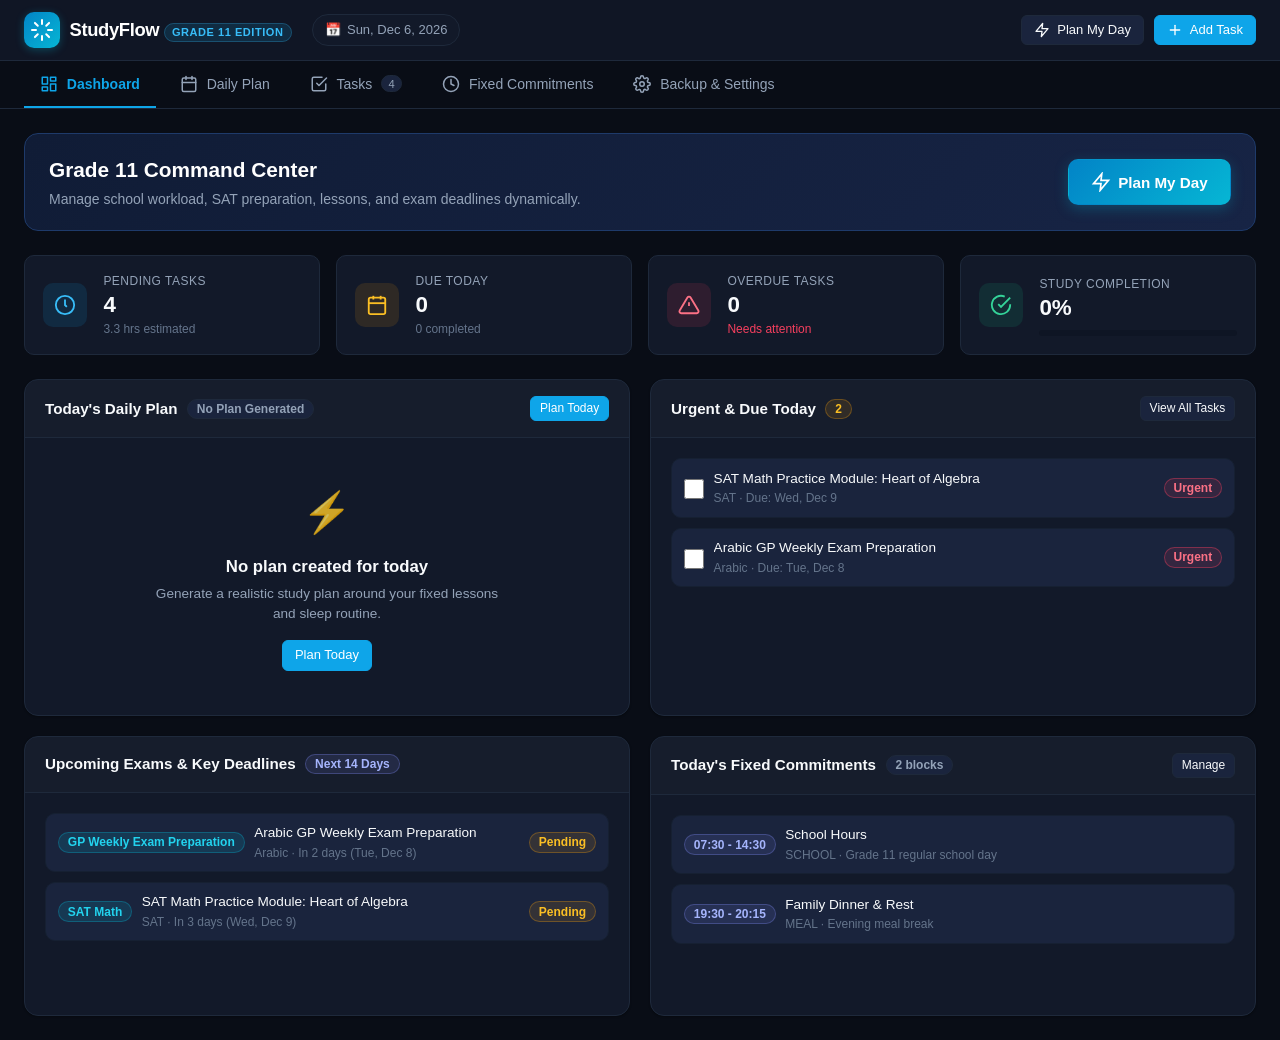
==== index.html @ 41f8ec48 "Add files via upload" ====
<!DOCTYPE html>
<html lang="en">
<head>
  <meta charset="UTF-8">
  <meta name="viewport" content="width=device-width, initial-scale=1.0">
  <meta name="description" content="StudyFlow - Lightweight dynamic study planner for Grade 11 students with unpredictable workloads.">
  <title>StudyFlow | Adaptive Study Planner for Grade 11</title>
  <link rel="stylesheet" href="style.css">
</head>
<body class="theme-dark">
  <!-- Toast Notifications Container -->
  <div id="toast-container" class="toast-container" aria-live="polite" aria-atomic="true"></div>

  <!-- Header -->
  <header class="app-header">
    <div class="header-left">
      <div class="brand">
        <div class="brand-logo" aria-hidden="true">
          <svg width="24" height="24" viewBox="0 0 24 24" fill="none" stroke="currentColor" stroke-width="2" stroke-linecap="round" stroke-linejoin="round">
            <path d="M12 2v4M12 18v4M4.93 4.93l2.83 2.83M16.24 16.24l2.83 2.83M2 12h4M18 12h4M4.93 19.07l2.83-2.83M16.24 7.76l2.83-2.83"></path>
          </svg>
        </div>
        <div class="brand-text">
          <h1 class="brand-title">StudyFlow</h1>
          <span class="brand-badge">Grade 11 Edition</span>
        </div>
      </div>
      <div class="current-date-badge" id="current-date-badge">
        <span class="date-icon" aria-hidden="true">📅</span>
        <span id="header-date-text">Loading date...</span>
      </div>
    </div>

    <!-- Quick action buttons in header -->
    <div class="header-actions">
      <button type="button" class="btn btn-secondary btn-sm" id="btn-quick-plan" title="Plan current day schedule">
        <svg width="16" height="16" viewBox="0 0 24 24" fill="none" stroke="currentColor" stroke-width="2" stroke-linecap="round" stroke-linejoin="round"><polygon points="13 2 3 14 12 14 11 22 21 10 12 10 13 2"></polygon></svg>
        <span>Plan My Day</span>
      </button>
      <button type="button" class="btn btn-primary btn-sm" id="btn-quick-add-task" title="Add a new task">
        <svg width="16" height="16" viewBox="0 0 24 24" fill="none" stroke="currentColor" stroke-width="2" stroke-linecap="round" stroke-linejoin="round"><line x1="12" y1="5" x2="12" y2="19"></line><line x1="5" y1="12" x2="19" y2="12"></line></svg>
        <span>Add Task</span>
      </button>
    </div>
  </header>

  <!-- Navigation Bar -->
  <nav class="app-nav" aria-label="Main Navigation">
    <div class="nav-container">
      <button type="button" class="nav-btn active" data-tab="dashboard">
        <svg width="18" height="18" viewBox="0 0 24 24" fill="none" stroke="currentColor" stroke-width="2" stroke-linecap="round" stroke-linejoin="round"><rect x="3" y="3" width="7" height="9"></rect><rect x="14" y="3" width="7" height="5"></rect><rect x="14" y="12" width="7" height="9"></rect><rect x="3" y="16" width="7" height="5"></rect></svg>
        <span>Dashboard</span>
      </button>
      <button type="button" class="nav-btn" data-tab="planner">
        <svg width="18" height="18" viewBox="0 0 24 24" fill="none" stroke="currentColor" stroke-width="2" stroke-linecap="round" stroke-linejoin="round"><rect x="3" y="4" width="18" height="18" rx="2" ry="2"></rect><line x1="16" y1="2" x2="16" y2="6"></line><line x1="8" y1="2" x2="8" y2="6"></line><line x1="3" y1="10" x2="21" y2="10"></line></svg>
        <span>Daily Plan</span>
        <span class="nav-counter" id="nav-plan-status" style="display:none;">Active</span>
      </button>
      <button type="button" class="nav-btn" data-tab="tasks">
        <svg width="18" height="18" viewBox="0 0 24 24" fill="none" stroke="currentColor" stroke-width="2" stroke-linecap="round" stroke-linejoin="round"><path d="M9 11l3 3L22 4"></path><path d="M21 12v7a2 2 0 0 1-2 2H5a2 2 0 0 1-2-2V5a2 2 0 0 1 2-2h11"></path></svg>
        <span>Tasks</span>
        <span class="nav-counter" id="nav-tasks-count">0</span>
      </button>
      <button type="button" class="nav-btn" data-tab="commitments">
        <svg width="18" height="18" viewBox="0 0 24 24" fill="none" stroke="currentColor" stroke-width="2" stroke-linecap="round" stroke-linejoin="round"><circle cx="12" cy="12" r="10"></circle><polyline points="12 6 12 12 16 14"></polyline></svg>
        <span>Fixed Commitments</span>
      </button>
      <button type="button" class="nav-btn" data-tab="settings">
        <svg width="18" height="18" viewBox="0 0 24 24" fill="none" stroke="currentColor" stroke-width="2" stroke-linecap="round" stroke-linejoin="round"><circle cx="12" cy="12" r="3"></circle><path d="M19.4 15a1.65 1.65 0 0 0 .33 1.82l.06.06a2 2 0 0 1 0 2.83 2 2 0 0 1-2.83 0l-.06-.06a1.65 1.65 0 0 0-1.82-.33 1.65 1.65 0 0 0-1 1.51V21a2 2 0 0 1-2 2 2 2 0 0 1-2-2v-.09A1.65 1.65 0 0 0 9 19.4a1.65 1.65 0 0 0-1.82.33l-.06.06a2 2 0 0 1-2.83 0 2 2 0 0 1 0-2.83l.06-.06a1.65 1.65 0 0 0 .33-1.82 1.65 1.65 0 0 0-1.51-1H3a2 2 0 0 1-2-2 2 2 0 0 1 2-2h.09A1.65 1.65 0 0 0 4.6 9a1.65 1.65 0 0 0-.33-1.82l-.06-.06a2 2 0 0 1 0-2.83 2 2 0 0 1 2.83 0l.06.06a1.65 1.65 0 0 0 1.82.33H9a1.65 1.65 0 0 0 1-1.51V3a2 2 0 0 1 2-2 2 2 0 0 1 2 2v.09a1.65 1.65 0 0 0 1 1.51 1.65 1.65 0 0 0 1.82-.33l.06-.06a2 2 0 0 1 2.83 0 2 2 0 0 1 0 2.83l-.06.06a1.65 1.65 0 0 0-.33 1.82V9a1.65 1.65 0 0 0 1.51 1H21a2 2 0 0 1 2 2 2 2 0 0 1-2 2h-.09a1.65 1.65 0 0 0-1.51 1z"></path></svg>
        <span>Backup &amp; Settings</span>
      </button>
    </div>
  </nav>

  <!-- Main Container -->
  <main class="app-main">

    <!-- TAB 1: DASHBOARD -->
    <section id="view-dashboard" class="view-panel active">
      <!-- Top banner / summary -->
      <div class="dashboard-banner">
        <div class="banner-content">
          <h2 class="welcome-heading">Grade 11 Command Center</h2>
          <p class="welcome-subtext">Manage school workload, SAT preparation, lessons, and exam deadlines dynamically.</p>
        </div>
        <div class="banner-cta">
          <button type="button" class="btn btn-accent btn-lg" id="btn-banner-plan">
            <svg width="20" height="20" viewBox="0 0 24 24" fill="none" stroke="currentColor" stroke-width="2"><polygon points="13 2 3 14 12 14 11 22 21 10 12 10 13 2"></polygon></svg>
            Plan My Day
          </button>
        </div>
      </div>

      <!-- Quick Metrics Cards -->
      <div class="metrics-grid">
        <div class="metric-card">
          <div class="metric-icon metric-icon-pending">
            <svg width="22" height="22" viewBox="0 0 24 24" fill="none" stroke="currentColor" stroke-width="2"><circle cx="12" cy="12" r="10"></circle><polyline points="12 6 12 12 14 14"></polyline></svg>
          </div>
          <div class="metric-info">
            <span class="metric-label">Pending Tasks</span>
            <span class="metric-value" id="stat-pending-tasks">0</span>
            <span class="metric-sub" id="stat-pending-duration">0 hrs estimated</span>
          </div>
        </div>

        <div class="metric-card">
          <div class="metric-icon metric-icon-due">
            <svg width="22" height="22" viewBox="0 0 24 24" fill="none" stroke="currentColor" stroke-width="2"><rect x="3" y="4" width="18" height="18" rx="2" ry="2"></rect><line x1="16" y1="2" x2="16" y2="6"></line><line x1="8" y1="2" x2="8" y2="6"></line><line x1="3" y1="10" x2="21" y2="10"></line></svg>
          </div>
          <div class="metric-info">
            <span class="metric-label">Due Today</span>
            <span class="metric-value" id="stat-due-today">0</span>
            <span class="metric-sub" id="stat-due-today-sub">0 completed</span>
          </div>
        </div>

        <div class="metric-card" id="metric-card-overdue">
          <div class="metric-icon metric-icon-overdue">
            <svg width="22" height="22" viewBox="0 0 24 24" fill="none" stroke="currentColor" stroke-width="2"><path d="M10.29 3.86L1.82 18a2 2 0 0 0 1.71 3h16.94a2 2 0 0 0 1.71-3L13.71 3.86a2 2 0 0 0-3.42 0z"></path><line x1="12" y1="9" x2="12" y2="13"></line><line x1="12" y1="17" x2="12.01" y2="17"></line></svg>
          </div>
          <div class="metric-info">
            <span class="metric-label">Overdue Tasks</span>
            <span class="metric-value" id="stat-overdue-tasks">0</span>
            <span class="metric-sub text-danger" id="stat-overdue-sub">Needs attention</span>
          </div>
        </div>

        <div class="metric-card">
          <div class="metric-icon metric-icon-progress">
            <svg width="22" height="22" viewBox="0 0 24 24" fill="none" stroke="currentColor" stroke-width="2"><path d="M22 11.08V12a10 10 0 1 1-5.93-9.14"></path><polyline points="22 4 12 14.01 9 11.01"></polyline></svg>
          </div>
          <div class="metric-info">
            <span class="metric-label">Study Completion</span>
            <span class="metric-value" id="stat-completion-pct">0%</span>
            <div class="metric-progress-bar">
              <div class="metric-progress-fill" id="stat-progress-fill" style="width: 0%"></div>
            </div>
          </div>
        </div>
      </div>

      <!-- Dashboard Grid: 2 Columns on desktop -->
      <div class="dashboard-grid">
        <!-- Left: Today's Active Plan & Schedule -->
        <div class="card dashboard-card">
          <div class="card-header">
            <div class="card-title-group">
              <h3 class="card-title">Today's Daily Plan</h3>
              <span class="badge" id="dash-plan-status-badge">No Plan Generated</span>
            </div>
            <div class="card-actions">
              <button type="button" class="btn btn-secondary btn-xs" id="dash-reschedule-btn" style="display:none;">
                <svg width="14" height="14" viewBox="0 0 24 24" fill="none" stroke="currentColor" stroke-width="2"><path d="M21.5 2v6h-6M21.34 15.57a10 10 0 1 1-.57-8.38l5.67-5.67"></path></svg>
                Reschedule Remaining
              </button>
              <button type="button" class="btn btn-primary btn-xs" id="dash-create-plan-btn">Plan Today</button>
            </div>
          </div>
          <div class="card-body">
            <div id="dash-plan-timeline" class="mini-timeline">
              <!-- Dynamically populated or empty state -->
            </div>
          </div>
        </div>

        <!-- Right: Tasks Due Today & Overdue -->
        <div class="card dashboard-card">
          <div class="card-header">
            <div class="card-title-group">
              <h3 class="card-title">Urgent &amp; Due Today</h3>
              <span class="badge badge-warning" id="dash-urgent-count-badge">0</span>
            </div>
            <button type="button" class="btn btn-secondary btn-xs" id="dash-view-all-tasks-btn">View All Tasks</button>
          </div>
          <div class="card-body">
            <div id="dash-due-tasks-list" class="task-compact-list">
              <!-- Dynamically populated -->
            </div>
          </div>
        </div>

        <!-- Left Bottom: Upcoming Exams & Deadlines -->
        <div class="card dashboard-card">
          <div class="card-header">
            <div class="card-title-group">
              <h3 class="card-title">Upcoming Exams &amp; Key Deadlines</h3>
              <span class="badge badge-info">Next 14 Days</span>
            </div>
          </div>
          <div class="card-body">
            <div id="dash-exams-list" class="exam-list">
              <!-- Dynamically populated -->
            </div>
          </div>
        </div>

        <!-- Right Bottom: Today's Fixed Commitments -->
        <div class="card dashboard-card">
          <div class="card-header">
            <div class="card-title-group">
              <h3 class="card-title">Today's Fixed Commitments</h3>
              <span class="badge" id="dash-commitments-count-badge">0 blocks</span>
            </div>
            <button type="button" class="btn btn-secondary btn-xs" id="dash-manage-commitments-btn">Manage</button>
          </div>
          <div class="card-body">
            <div id="dash-commitments-list" class="commitment-mini-list">
              <!-- Dynamically populated -->
            </div>
          </div>
        </div>
      </div>
    </section>

    <!-- TAB 2: DAILY PLANNER -->
    <section id="view-planner" class="view-panel">
      <div class="view-header">
        <div class="view-title-group">
          <h2 class="view-title">Dynamic Daily Schedule</h2>
          <p class="view-subtitle">Realistic time-blocked plan tailored around your fixed lessons, breaks, and buffer time.</p>
        </div>

        <!-- Planner Date Controls -->
        <div class="planner-controls">
          <div class="date-picker-group">
            <button type="button" class="btn btn-secondary btn-icon" id="plan-prev-day" title="Previous Day">
              <svg width="16" height="16" viewBox="0 0 24 24" fill="none" stroke="currentColor" stroke-width="2"><polyline points="15 18 9 12 15 6"></polyline></svg>
            </button>
            <input type="date" id="plan-date-input" class="form-control date-input" aria-label="Planning Date">
            <button type="button" class="btn btn-secondary btn-icon" id="plan-next-day" title="Next Day">
              <svg width="16" height="16" viewBox="0 0 24 24" fill="none" stroke="currentColor" stroke-width="2"><polyline points="9 18 15 12 9 6"></polyline></svg>
            </button>
            <button type="button" class="btn btn-secondary btn-sm" id="plan-today-btn">Today</button>
          </div>

          <div class="planner-actions">
            <button type="button" class="btn btn-primary btn-sm" id="btn-generate-plan">
              <svg width="16" height="16" viewBox="0 0 24 24" fill="none" stroke="currentColor" stroke-width="2"><polygon points="13 2 3 14 12 14 11 22 21 10 12 10 13 2"></polygon></svg>
              <span>Generate / Regenerate Plan</span>
            </button>
            <button type="button" class="btn btn-warning btn-sm" id="btn-reschedule-remaining" title="Re-plan remaining tasks starting from current time without touching completed blocks">
              <svg width="16" height="16" viewBox="0 0 24 24" fill="none" stroke="currentColor" stroke-width="2"><path d="M21.5 2v6h-6M21.34 15.57a10 10 0 1 1-.57-8.38l5.67-5.67"></path></svg>
              <span>Reschedule Remaining</span>
            </button>
            <button type="button" class="btn btn-danger-outline btn-sm" id="btn-clear-plan" title="Clear current day plan">
              <svg width="16" height="16" viewBox="0 0 24 24" fill="none" stroke="currentColor" stroke-width="2"><polyline points="3 6 5 6 21 6"></polyline><path d="M19 6v14a2 2 0 0 1-2 2H7a2 2 0 0 1-2-2V6m3 0V4a2 2 0 0 1 2-2h4a2 2 0 0 1 2 2v2"></path></svg>
              <span>Clear Plan</span>
            </button>
          </div>
        </div>
      </div>

      <!-- Plan Summary Cards -->
      <div class="planner-stats-bar" id="planner-stats-bar">
        <div class="stat-pill">
          <span class="pill-label">Total Time:</span>
          <span class="pill-value" id="plan-stat-total-time">0h 0m</span>
        </div>
        <div class="stat-pill">
          <span class="pill-label">Study Sessions:</span>
          <span class="pill-value text-primary" id="plan-stat-study-time">0h 0m</span>
        </div>
        <div class="stat-pill">
          <span class="pill-label">Fixed Commitments:</span>
          <span class="pill-value text-secondary" id="plan-stat-fixed-time">0h 0m</span>
        </div>
        <div class="stat-pill">
          <span class="pill-label">Breaks &amp; Buffer:</span>
          <span class="pill-value text-accent" id="plan-stat-breaks-time">0h 0m</span>
        </div>
        <div class="stat-pill">
          <span class="pill-label">Status:</span>
          <span class="pill-value" id="plan-stat-status">Saved</span>
        </div>
      </div>

      <!-- Unscheduled Tasks Warning Callout (if any task couldn't fit) -->
      <div id="unscheduled-warning-box" class="callout callout-warning" style="display: none;">
        <div class="callout-header">
          <svg width="20" height="20" viewBox="0 0 24 24" fill="none" stroke="currentColor" stroke-width="2"><polygon points="7.86 2 16.14 2 22 7.86 22 16.14 16.14 22 7.86 22 2 16.14 2 7.86 7.86 2"></polygon><line x1="12" y1="8" x2="12" y2="12"></line><line x1="12" y1="16" x2="12.01" y2="16"></line></svg>
          <strong id="unscheduled-title">Insufficient Available Time Notice</strong>
        </div>
        <div class="callout-body">
          <p id="unscheduled-desc">The following tasks could not be scheduled today because available study time is exhausted before sleep hours:</p>
          <ul id="unscheduled-tasks-list" class="unscheduled-list"></ul>
          <p class="callout-tip">💡 <strong>Tip:</strong> StudyFlow never removes breaks or intrudes into sleep hours to overload you. We recommend prioritizing urgent items or shifting non-urgent tasks to tomorrow.</p>
        </div>
      </div>

      <!-- Schedule Timeline Container -->
      <div class="timeline-wrapper">
        <div class="timeline-header-meta">
          <span class="timeline-title">Schedule Blocks for <span id="timeline-date-display">Today</span></span>
          <span class="timeline-legend">
            <span class="legend-item"><span class="legend-color legend-study"></span> Study</span>
            <span class="legend-item"><span class="legend-color legend-fixed"></span> Fixed Commitment</span>
            <span class="legend-item"><span class="legend-color legend-break"></span> Break</span>
            <span class="legend-item"><span class="legend-color legend-buffer"></span> Buffer</span>
          </span>
        </div>

        <div id="planner-timeline-list" class="timeline-container">
          <!-- Dynamic Blocks -->
        </div>
      </div>
    </section>

    <!-- TAB 3: TASKS MANAGEMENT -->
    <section id="view-tasks" class="view-panel">
      <div class="view-header">
        <div class="view-title-group">
          <h2 class="view-title">Task Management</h2>
          <p class="view-subtitle">Add homework, SAT prep, quarter exams, and revision without disrupting existing plans.</p>
        </div>
        <button type="button" class="btn btn-primary" id="btn-add-task-main">
          <svg width="18" height="18" viewBox="0 0 24 24" fill="none" stroke="currentColor" stroke-width="2"><line x1="12" y1="5" x2="12" y2="19"></line><line x1="5" y1="12" x2="19" y2="12"></line></svg>
          <span>Add New Task</span>
        </button>
      </div>

      <!-- Task Filters & Search Toolbar -->
      <div class="filter-toolbar card">
        <div class="filter-row">
          <div class="search-box">
            <svg class="search-icon" width="16" height="16" viewBox="0 0 24 24" fill="none" stroke="currentColor" stroke-width="2"><circle cx="11" cy="11" r="8"></circle><line x1="21" y1="21" x2="16.65" y2="16.65"></line></svg>
            <input type="text" id="task-search-input" class="form-control" placeholder="Search tasks by title, subject, notes...">
          </div>

          <div class="filter-select-group">
            <div class="select-wrapper">
              <label for="filter-status" class="sr-only">Filter by Status</label>
              <select id="filter-status" class="form-control">
                <option value="all">Status: All</option>
                <option value="pending" selected>Status: Active (Pending &amp; In Progress)</option>
                <option value="completed">Status: Completed</option>
                <option value="due-today">Status: Due Today</option>
                <option value="overdue">Status: Overdue</option>
              </select>
            </div>

            <div class="select-wrapper">
              <label for="filter-subject" class="sr-only">Filter by Subject</label>
              <select id="filter-subject" class="form-control">
                <option value="all">Subject: All</option>
                <option value="Math">Math</option>
                <option value="English">English</option>
                <option value="Arabic">Arabic</option>
                <option value="History">History</option>
                <option value="Physics">Physics</option>
                <option value="Chemistry">Chemistry</option>
                <option value="Biology">Biology</option>
                <option value="SAT">SAT</option>
                <option value="Other">Other</option>
              </select>
            </div>

            <div class="select-wrapper">
              <label for="filter-type" class="sr-only">Filter by Type</label>
              <select id="filter-type" class="form-control">
                <option value="all">Type: All</option>
                <option value="Homework">Homework</option>
                <option value="SAT Math">SAT Math</option>
                <option value="SAT English">SAT English</option>
                <option value="Quarter Exam Preparation">Quarter Exam Prep</option>
                <option value="GP Weekly Exam Preparation">GP Weekly Exam Prep</option>
                <option value="Revision">Revision</option>
                <option value="Other">Other</option>
              </select>
            </div>

            <div class="select-wrapper">
              <label for="filter-priority" class="sr-only">Filter by Priority</label>
              <select id="filter-priority" class="form-control">
                <option value="all">Priority: All</option>
                <option value="Urgent">Urgent</option>
                <option value="High">High</option>
                <option value="Medium">Medium</option>
                <option value="Low">Low</option>
              </select>
            </div>

            <div class="select-wrapper">
              <label for="filter-sort" class="sr-only">Sort by</label>
              <select id="filter-sort" class="form-control">
                <option value="dueDate-asc">Sort: Due Date (Earliest first)</option>
                <option value="priority-desc">Sort: Priority (Highest first)</option>
                <option value="duration-desc">Sort: Duration (Longest first)</option>
                <option value="duration-asc">Sort: Duration (Shortest first)</option>
                <option value="createdAt-desc">Sort: Recently Added</option>
              </select>
            </div>
          </div>
        </div>

        <div class="filter-stats-strip">
          <span id="filtered-task-counter">Showing 0 of 0 tasks</span>
          <button type="button" class="btn btn-ghost btn-xs" id="btn-reset-filters">Reset Filters</button>
        </div>
      </div>

      <!-- Task Cards Grid -->
      <div id="tasks-list-container" class="task-grid">
        <!-- Dynamically rendered tasks -->
      </div>
    </section>

    <!-- TAB 4: FIXED COMMITMENTS & SCHEDULE -->
    <section id="view-commitments" class="view-panel">
      <div class="view-header">
        <div class="view-title-group">
          <h2 class="view-title">Fixed Commitments &amp; Availability</h2>
          <p class="view-subtitle">Configure school hours, Arabic/History/Math lessons, SAT classes, meals, and sleep routines.</p>
        </div>
        <button type="button" class="btn btn-primary" id="btn-add-commitment-main">
          <svg width="18" height="18" viewBox="0 0 24 24" fill="none" stroke="currentColor" stroke-width="2"><line x1="12" y1="5" x2="12" y2="19"></line><line x1="5" y1="12" x2="19" y2="12"></line></svg>
          <span>Add Commitment</span>
        </button>
      </div>

      <!-- Day preview tab selector -->
      <div class="day-tabs-wrapper">
        <span class="day-tabs-label">Filter Day:</span>
        <div class="day-tabs" id="commitment-day-tabs">
          <button type="button" class="day-tab-btn active" data-day="all">All</button>
          <button type="button" class="day-tab-btn" data-day="0">Sun</button>
          <button type="button" class="day-tab-btn" data-day="1">Mon</button>
          <button type="button" class="day-tab-btn" data-day="2">Tue</button>
          <button type="button" class="day-tab-btn" data-day="3">Wed</button>
          <button type="button" class="day-tab-btn" data-day="4">Thu</button>
          <button type="button" class="day-tab-btn" data-day="5">Fri</button>
          <button type="button" class="day-tab-btn" data-day="6">Sat</button>
        </div>
      </div>

      <div class="commitments-grid">
        <!-- Commitments List -->
        <div class="card commitments-card">
          <div class="card-header">
            <h3 class="card-title">Configured Blocks</h3>
            <span class="badge" id="commitments-count-badge">0 configured</span>
          </div>
          <div class="card-body">
            <div id="commitments-list-container" class="commitments-list">
              <!-- Dynamically populated -->
            </div>
          </div>
        </div>

        <!-- Weekly routine guidance card -->
        <div class="card commitments-card">
          <div class="card-header">
            <h3 class="card-title">Grade 11 Routine Advice</h3>
          </div>
          <div class="card-body">
            <div class="guidance-content">
              <div class="guidance-item">
                <span class="guidance-icon">🏫</span>
                <div>
                  <strong>School Hours</strong>
                  <p>Input your exact school schedule. StudyFlow automatically blocks these hours from study planning.</p>
                </div>
              </div>
              <div class="guidance-item">
                <span class="guidance-icon">📚</span>
                <div>
                  <strong>Subject Lessons</strong>
                  <p>Add Arabic, History, English, Math, and SAT private or group lessons. You can mark them recurring on specific weekdays.</p>
                </div>
              </div>
              <div class="guidance-item">
                <span class="guidance-icon">🌙</span>
                <div>
                  <strong>Sleep &amp; Wake Times</strong>
                  <p>Protecting sleep is non-negotiable. StudyFlow will never schedule study sessions during sleep hours.</p>
                </div>
              </div>
              <div class="guidance-item">
                <span class="guidance-icon">🛡️</span>
                <div>
                  <strong>Emergency Homework Buffer</strong>
                  <p>Teachers often assign surprise homework. A 30–45 min buffer keeps your evening realistic.</p>
                </div>
              </div>
            </div>
          </div>
        </div>
      </div>
    </section>

    <!-- TAB 5: BACKUP & SETTINGS -->
    <section id="view-settings" class="view-panel">
      <div class="view-header">
        <div class="view-title-group">
          <h2 class="view-title">Data Storage, Backup &amp; Settings</h2>
          <p class="view-subtitle">Manage browser data safety, export/import JSON backups, and customize scheduling buffers.</p>
        </div>
      </div>

      <div class="settings-grid">
        <!-- Card 1: Data Persistence Status & Safety -->
        <div class="card settings-card">
          <div class="card-header">
            <h3 class="card-title">Browser Data Persistence</h3>
            <span class="badge badge-success" id="storage-status-badge">Active &amp; Saved</span>
          </div>
          <div class="card-body">
            <div class="storage-info-box">
              <div class="storage-row">
                <span class="storage-label">Storage Engine:</span>
                <span class="storage-value font-mono">browser localStorage (v1)</span>
              </div>
              <div class="storage-row">
                <span class="storage-label">Total Stored Tasks:</span>
                <span class="storage-value" id="storage-tasks-count">0</span>
              </div>
              <div class="storage-row">
                <span class="storage-label">Fixed Commitments:</span>
                <span class="storage-value" id="storage-commitments-count">0</span>
              </div>
              <div class="storage-row">
                <span class="storage-label">Saved Daily Plans:</span>
                <span class="storage-value" id="storage-plans-count">0</span>
              </div>
              <div class="storage-row">
                <span class="storage-label">Last Saved:</span>
                <span class="storage-value font-mono" id="storage-last-saved">Never</span>
              </div>
            </div>

            <div class="callout callout-info">
              <svg width="18" height="18" viewBox="0 0 24 24" fill="none" stroke="currentColor" stroke-width="2"><circle cx="12" cy="12" r="10"></circle><line x1="12" y1="16" x2="12" y2="12"></line><line x1="12" y1="8" x2="12.01" y2="8"></line></svg>
              <div>
                <strong>Important Storage Note:</strong>
                <p>Data is stored locally in this browser. Clearing browser history/cache or using private incognito windows may erase saved data. We strongly advise exporting a JSON backup regularly.</p>
              </div>
            </div>

            <div class="backup-actions">
              <button type="button" class="btn btn-primary" id="btn-export-backup">
                <svg width="18" height="18" viewBox="0 0 24 24" fill="none" stroke="currentColor" stroke-width="2"><path d="M21 15v4a2 2 0 0 1-2 2H5a2 2 0 0 1-2-2v-4"></path><polyline points="7 10 12 15 17 10"></polyline><line x1="12" y1="15" x2="12" y2="3"></line></svg>
                <span>Export Backup (JSON)</span>
              </button>

              <label class="btn btn-secondary file-input-label" for="file-import-backup">
                <svg width="18" height="18" viewBox="0 0 24 24" fill="none" stroke="currentColor" stroke-width="2"><path d="M21 15v4a2 2 0 0 1-2 2H5a2 2 0 0 1-2-2v-4"></path><polyline points="17 8 12 3 7 8"></polyline><line x1="12" y1="3" x2="12" y2="15"></line></svg>
                <span>Import Backup (JSON)</span>
                <input type="file" id="file-import-backup" accept=".json" class="sr-only">
              </label>
            </div>
          </div>
        </div>

        <!-- Card 2: Scheduling Preferences -->
        <div class="card settings-card">
          <div class="card-header">
            <h3 class="card-title">Scheduling Engine Preferences</h3>
          </div>
          <div class="card-body">
            <form id="settings-preferences-form" class="settings-form">
              <div class="form-row form-row-2">
                <div class="form-group">
                  <label for="pref-sleep-start">Sleep Bedtime</label>
                  <input type="time" id="pref-sleep-start" class="form-control" value="23:00" required>
                  <small class="form-help">Study sessions will not be scheduled past this time.</small>
                </div>
                <div class="form-group">
                  <label for="pref-sleep-end">Wake-up Time</label>
                  <input type="time" id="pref-sleep-end" class="form-control" value="06:30" required>
                  <small class="form-help">Earliest study start time for any day.</small>
                </div>
              </div>

              <div class="form-row form-row-2">
                <div class="form-group">
                  <label for="pref-buffer-mins">Unexpected Homework Buffer (minutes)</label>
                  <input type="number" id="pref-buffer-mins" class="form-control" min="0" max="120" step="5" value="30" required>
                  <small class="form-help">Reserved time for surprise assignments or task overruns.</small>
                </div>
                <div class="form-group">
                  <label for="pref-break-mins">Short Break Duration (minutes)</label>
                  <input type="number" id="pref-break-mins" class="form-control" min="5" max="30" step="5" value="10" required>
                  <small class="form-help">Automatically inserted between study blocks.</small>
                </div>
              </div>

              <div class="form-group">
                <label for="pref-max-block">Max Single Study Session (minutes)</label>
                <input type="number" id="pref-max-block" class="form-control" min="20" max="120" step="5" value="50" required>
                <small class="form-help">Recommended Pomodoro-style maximum before taking a rest break.</small>
              </div>

              <div class="form-actions">
                <button type="submit" class="btn btn-primary btn-sm">Save Preferences</button>
              </div>
            </form>
          </div>
        </div>

        <!-- Card 3: Danger Zone (Reset Data) -->
        <div class="card settings-card danger-card">
          <div class="card-header">
            <h3 class="card-title text-danger">Reset &amp; Troubleshooting</h3>
          </div>
          <div class="card-body">
            <p class="text-muted">Need to start fresh or reload default sample commitments? Be sure to export a backup first.</p>
            <div class="danger-actions">
              <button type="button" class="btn btn-secondary btn-sm" id="btn-load-sample-data">
                Load Grade 11 Starter Template
              </button>
              <button type="button" class="btn btn-danger-outline btn-sm" id="btn-reset-all-data">
                Reset All Application Data
              </button>
            </div>
          </div>
        </div>
      </div>
    </section>

  </main>

  <!-- ==================== MODALS ==================== -->

  <!-- MODAL: ADD / EDIT TASK -->
  <div id="modal-task" class="modal-backdrop" aria-hidden="true" role="dialog" aria-labelledby="modal-task-title">
    <div class="modal-dialog">
      <div class="modal-content">
        <div class="modal-header">
          <h3 id="modal-task-title" class="modal-title">Add New Task</h3>
          <button type="button" class="modal-close" data-close-modal title="Close modal">&times;</button>
        </div>
        <form id="form-task">
          <input type="hidden" id="task-id">
          <div class="modal-body">
            <div class="form-group">
              <label for="task-title">Task Title <span class="text-danger">*</span></label>
              <input type="text" id="task-title" class="form-control" placeholder="e.g. Chapter 4 Calculus Problems 1-25" required>
            </div>

            <div class="form-row form-row-2">
              <div class="form-group">
                <label for="task-subject">Subject <span class="text-danger">*</span></label>
                <select id="task-subject" class="form-control" required>
                  <option value="Math">Math</option>
                  <option value="English">English</option>
                  <option value="Arabic">Arabic</option>
                  <option value="History">History</option>
                  <option value="Physics">Physics</option>
                  <option value="Chemistry">Chemistry</option>
                  <option value="Biology">Biology</option>
                  <option value="SAT">SAT</option>
                  <option value="Other">Other</option>
                </select>
              </div>

              <div class="form-group">
                <label for="task-type">Task Type <span class="text-danger">*</span></label>
                <select id="task-type" class="form-control" required>
                  <option value="Homework">Homework</option>
                  <option value="SAT Math">SAT Math</option>
                  <option value="SAT English">SAT English</option>
                  <option value="Quarter Exam Preparation">Quarter Exam Preparation</option>
                  <option value="GP Weekly Exam Preparation">GP Weekly Exam Preparation</option>
                  <option value="Revision">Revision</option>
                  <option value="Other">Other</option>
                </select>
              </div>
            </div>

            <div class="form-row form-row-2">
              <div class="form-group">
                <label for="task-duration">Estimated Duration (mins) <span class="text-danger">*</span></label>
                <input type="number" id="task-duration" class="form-control" min="5" max="360" step="5" value="45" required>
                <small class="form-help">How long you realistically need.</small>
              </div>

              <div class="form-group">
                <label for="task-priority">Priority <span class="text-danger">*</span></label>
                <select id="task-priority" class="form-control" required>
                  <option value="Medium" selected>Medium</option>
                  <option value="Low">Low</option>
                  <option value="High">High</option>
                  <option value="Urgent">Urgent (Due soon / Exam)</option>
                </select>
              </div>
            </div>

            <div class="form-row form-row-2">
              <div class="form-group">
                <label for="task-due-date">Due Date <span class="text-danger">*</span></label>
                <input type="date" id="task-due-date" class="form-control" required>
              </div>

              <div class="form-group">
                <label for="task-due-time">Due Time (Optional)</label>
                <input type="time" id="task-due-time" class="form-control">
              </div>
            </div>

            <div class="form-row form-row-2">
              <div class="form-group">
                <label for="task-preferred-date">Preferred Study Date (Optional)</label>
                <input type="date" id="task-preferred-date" class="form-control">
                <small class="form-help">Date you want StudyFlow to prioritize scheduling this.</small>
              </div>

              <div class="form-group">
                <label for="task-status">Status</label>
                <select id="task-status" class="form-control">
                  <option value="Pending" selected>Pending</option>
                  <option value="In Progress">In Progress</option>
                  <option value="Completed">Completed</option>
                </select>
              </div>
            </div>

            <div class="form-group">
              <label for="task-notes">Notes / Instructions (Optional)</label>
              <textarea id="task-notes" class="form-control" rows="2" placeholder="Page numbers, textbook sections, link references..."></textarea>
            </div>
          </div>
          <div class="modal-footer">
            <button type="button" class="btn btn-secondary" data-close-modal>Cancel</button>
            <button type="submit" class="btn btn-primary" id="btn-save-task">Save Task</button>
          </div>
        </form>
      </div>
    </div>
  </div>

  <!-- MODAL: ADD / EDIT FIXED COMMITMENT -->
  <div id="modal-commitment" class="modal-backdrop" aria-hidden="true" role="dialog" aria-labelledby="modal-commitment-title">
    <div class="modal-dialog">
      <div class="modal-content">
        <div class="modal-header">
          <h3 id="modal-commitment-title" class="modal-title">Add Fixed Commitment</h3>
          <button type="button" class="modal-close" data-close-modal title="Close modal">&times;</button>
        </div>
        <form id="form-commitment">
          <input type="hidden" id="commitment-id">
          <div class="modal-body">
            <div class="form-group">
              <label for="commitment-title">Commitment Title <span class="text-danger">*</span></label>
              <input type="text" id="commitment-title" class="form-control" placeholder="e.g. School Hours, Arabic Private Lesson, SAT Class" required>
            </div>

            <div class="form-row form-row-2">
              <div class="form-group">
                <label for="commitment-category">Category <span class="text-danger">*</span></label>
                <select id="commitment-category" class="form-control" required>
                  <option value="school">School Hours</option>
                  <option value="lesson">Subject Lesson (Arabic/History/Math/English)</option>
                  <option value="sat">SAT Lesson / Prep</option>
                  <option value="exam">Exam / Test Session</option>
                  <option value="sleep">Sleep Schedule</option>
                  <option value="meal">Meal / Break Routine</option>
                  <option value="personal">Personal / Family Commitment</option>
                  <option value="other">Other</option>
                </select>
              </div>

              <div class="form-group">
                <label for="commitment-recurrence">Recurrence <span class="text-danger">*</span></label>
                <select id="commitment-recurrence" class="form-control" required>
                  <option value="recurring">Recurring (Weekly on specific days)</option>
                  <option value="one-time">One-time (Specific Date)</option>
                </select>
              </div>
            </div>

            <!-- Days of Week checkboxes (for recurring) -->
            <div class="form-group" id="group-commitment-days">
              <label class="form-label">Days of Week <span class="text-danger">*</span></label>
              <div class="weekday-checkboxes">
                <label class="checkbox-pill"><input type="checkbox" name="comm-day" value="0"> Sun</label>
                <label class="checkbox-pill"><input type="checkbox" name="comm-day" value="1"> Mon</label>
                <label class="checkbox-pill"><input type="checkbox" name="comm-day" value="2"> Tue</label>
                <label class="checkbox-pill"><input type="checkbox" name="comm-day" value="3"> Wed</label>
                <label class="checkbox-pill"><input type="checkbox" name="comm-day" value="4"> Thu</label>
                <label class="checkbox-pill"><input type="checkbox" name="comm-day" value="5"> Fri</label>
                <label class="checkbox-pill"><input type="checkbox" name="comm-day" value="6"> Sat</label>
              </div>
            </div>

            <!-- Specific Date input (for one-time) -->
            <div class="form-group" id="group-commitment-date" style="display:none;">
              <label for="commitment-date">Date <span class="text-danger">*</span></label>
              <input type="date" id="commitment-date" class="form-control">
            </div>

            <div class="form-row form-row-2">
              <div class="form-group">
                <label for="commitment-start">Start Time <span class="text-danger">*</span></label>
                <input type="time" id="commitment-start" class="form-control" required>
              </div>

              <div class="form-group">
                <label for="commitment-end">End Time <span class="text-danger">*</span></label>
                <input type="time" id="commitment-end" class="form-control" required>
              </div>
            </div>

            <div class="form-group">
              <label for="commitment-notes">Notes (Optional)</label>
              <input type="text" id="commitment-notes" class="form-control" placeholder="Location, tutor details, materials needed...">
            </div>
          </div>
          <div class="modal-footer">
            <button type="button" class="btn btn-secondary" data-close-modal>Cancel</button>
            <button type="submit" class="btn btn-primary" id="btn-save-commitment">Save Commitment</button>
          </div>
        </form>
      </div>
    </div>
  </div>

  <!-- MODAL: PLAN GENERATION & CUSTOMIZATION DIALOG -->
  <div id="modal-plan-generator" class="modal-backdrop" aria-hidden="true" role="dialog" aria-labelledby="modal-plan-title">
    <div class="modal-dialog modal-lg">
      <div class="modal-content">
        <div class="modal-header">
          <h3 id="modal-plan-title" class="modal-title">Plan My Day</h3>
          <button type="button" class="modal-close" data-close-modal title="Close modal">&times;</button>
        </div>
        <div class="modal-body">
          <div class="generator-step-intro">
            <p>Customize scheduling parameters for the selected day. StudyFlow evaluates your available hours around fixed commitments and sleep routines.</p>
          </div>

          <div class="form-row form-row-3">
            <div class="form-group">
              <label for="gen-plan-date">Target Date</label>
              <input type="date" id="gen-plan-date" class="form-control" required>
            </div>
            <div class="form-group">
              <label for="gen-start-time">Study Available From</label>
              <input type="time" id="gen-start-time" class="form-control" value="15:30" required>
              <small class="form-help">e.g. after school</small>
            </div>
            <div class="form-group">
              <label for="gen-buffer-mins">Buffer for Surprise HW (mins)</label>
              <input type="number" id="gen-buffer-mins" class="form-control" min="0" max="90" step="5" value="30">
            </div>
          </div>

          <div class="form-row form-row-2">
            <div class="form-group">
              <label for="gen-break-mins">Break Between Blocks (mins)</label>
              <input type="number" id="gen-break-mins" class="form-control" min="5" max="30" step="5" value="10">
            </div>
            <div class="form-group">
              <label for="gen-max-session">Max Block Session (mins)</label>
              <input type="number" id="gen-max-session" class="form-control" min="20" max="90" step="5" value="50">
            </div>
          </div>

          <!-- Tasks to include checklist -->
          <div class="generator-tasks-selection">
            <div class="selection-header">
              <label class="form-label">Select Tasks to Schedule:</label>
              <div class="selection-actions">
                <button type="button" class="btn btn-ghost btn-xs" id="btn-select-all-tasks">Select All</button>
                <button type="button" class="btn btn-ghost btn-xs" id="btn-select-due-only">Due Today/Overdue Only</button>
              </div>
            </div>
            <div id="generator-task-checklist" class="task-checklist-container">
              <!-- Dynamically populated with active tasks -->
            </div>
          </div>

          <!-- Proposed Plan Preview Stage (Appears after algorithm calculates) -->
          <div id="generator-preview-section" class="generator-preview-section" style="display:none;">
            <div class="preview-header">
              <h4>Proposed Daily Schedule Preview</h4>
              <span class="badge badge-accent" id="preview-stat-badge">Calculation Ready</span>
            </div>
            <p class="preview-note">Review your proposed blocks below. You can adjust blocks before applying.</p>
            <div id="generator-preview-list" class="preview-blocks-list"></div>
          </div>
        </div>

        <div class="modal-footer">
          <button type="button" class="btn btn-secondary" data-close-modal>Cancel</button>
          <button type="button" class="btn btn-secondary" id="btn-calculate-preview">Calculate Proposal</button>
          <button type="button" class="btn btn-primary" id="btn-apply-plan" disabled>Apply Plan to Day</button>
        </div>
      </div>
    </div>
  </div>

  <!-- MODAL: EDIT SCHEDULE BLOCK -->
  <div id="modal-edit-block" class="modal-backdrop" aria-hidden="true" role="dialog" aria-labelledby="modal-block-title">
    <div class="modal-dialog">
      <div class="modal-content">
        <div class="modal-header">
          <h3 id="modal-block-title" class="modal-title">Edit Schedule Block</h3>
          <button type="button" class="modal-close" data-close-modal title="Close modal">&times;</button>
        </div>
        <form id="form-edit-block">
          <input type="hidden" id="edit-block-id">
          <div class="modal-body">
            <div class="form-group">
              <label for="edit-block-title">Block Title</label>
              <input type="text" id="edit-block-title" class="form-control" required>
            </div>
            <div class="form-row form-row-2">
              <div class="form-group">
                <label for="edit-block-start">Start Time</label>
                <input type="time" id="edit-block-start" class="form-control" required>
              </div>
              <div class="form-group">
                <label for="edit-block-end">End Time</label>
                <input type="time" id="edit-block-end" class="form-control" required>
              </div>
            </div>
            <div class="form-group">
              <label for="edit-block-type">Block Type</label>
              <select id="edit-block-type" class="form-control">
                <option value="study">Study Session</option>
                <option value="break">Break</option>
                <option value="buffer">Buffer / Flex</option>
                <option value="fixed">Fixed Commitment</option>
              </select>
            </div>
          </div>
          <div class="modal-footer">
            <button type="button" class="btn btn-secondary" data-close-modal>Cancel</button>
            <button type="submit" class="btn btn-primary">Save Block</button>
          </div>
        </form>
      </div>
    </div>
  </div>

  <!-- MODAL: CONFIRMATION DIALOG -->
  <div id="modal-confirm" class="modal-backdrop" aria-hidden="true" role="dialog" aria-labelledby="modal-confirm-title">
    <div class="modal-dialog modal-sm">
      <div class="modal-content">
        <div class="modal-header">
          <h3 id="modal-confirm-title" class="modal-title">Confirm Action</h3>
          <button type="button" class="modal-close" data-close-modal title="Close modal">&times;</button>
        </div>
        <div class="modal-body">
          <p id="modal-confirm-message">Are you sure you want to proceed?</p>
        </div>
        <div class="modal-footer">
          <button type="button" class="btn btn-secondary" id="modal-confirm-cancel">Cancel</button>
          <button type="button" class="btn btn-danger" id="modal-confirm-ok">Confirm</button>
        </div>
      </div>
    </div>
  </div>

  <script src="script.js"></script>
</body>
</html>
---- style.css ----
/* ==========================================================================
   StudyFlow: Modern Responsive Dark-Themed Stylesheet
   Grade 11 Adaptive Study Planner
   Pure Vanilla CSS3 - Zero External Dependencies
   ========================================================================== */

:root {
  /* Color Palette */
  --bg-app: #090d16;
  --bg-card: #121929;
  --bg-card-hover: #172137;
  --bg-card-alt: #1a243d;
  --bg-input: #0e1524;
  --bg-glass: rgba(18, 25, 41, 0.85);

  --border-color: #1e293b;
  --border-subtle: #162032;
  --border-focus: #38bdf8;

  --text-main: #f8fafc;
  --text-muted: #94a3b8;
  --text-dim: #64748b;

  /* Accent & State Colors */
  --accent-primary: #0ea5e9;
  --accent-primary-hover: #0284c7;
  --accent-cyan: #06b6d4;
  --accent-emerald: #10b981;
  --accent-emerald-bg: rgba(16, 185, 129, 0.12);
  --accent-amber: #f59e0b;
  --accent-amber-bg: rgba(245, 158, 11, 0.12);
  --accent-rose: #f43f5e;
  --accent-rose-bg: rgba(244, 63, 94, 0.12);
  --accent-indigo: #818cf8;
  --accent-indigo-bg: rgba(129, 140, 248, 0.12);

  /* Timeline Block Types */
  --block-study: #0284c7;
  --block-study-bg: rgba(14, 165, 233, 0.12);
  --block-fixed: #8b5cf6;
  --block-fixed-bg: rgba(139, 92, 246, 0.14);
  --block-break: #10b981;
  --block-break-bg: rgba(16, 185, 129, 0.12);
  --block-buffer: #f59e0b;
  --block-buffer-bg: rgba(245, 158, 11, 0.12);

  /* Typography & Sizing */
  --font-family: -apple-system, BlinkMacSystemFont, "Segoe UI", Roboto, Helvetica, Arial, sans-serif;
  --font-mono: ui-monospace, SFMono-Regular, Menlo, Monaco, Consolas, monospace;
  --radius-sm: 6px;
  --radius-md: 10px;
  --radius-lg: 14px;
  --radius-full: 9999px;

  --shadow-sm: 0 1px 2px rgba(0, 0, 0, 0.3);
  --shadow-md: 0 4px 12px rgba(0, 0, 0, 0.4);
  --shadow-lg: 0 10px 25px rgba(0, 0, 0, 0.55);

  --transition-fast: 0.15s ease;
  --transition-normal: 0.25s ease;
}

/* Base Reset & Accessibility */
*, *::before, *::after {
  box-sizing: border-box;
  margin: 0;
  padding: 0;
}

html {
  font-family: var(--font-family);
  background-color: var(--bg-app);
  color: var(--text-main);
  line-height: 1.5;
  -webkit-font-smoothing: antialiased;
  -moz-osx-font-smoothing: grayscale;
}

body {
  min-height: 100vh;
  display: flex;
  flex-direction: column;
  background-color: var(--bg-app);
  color: var(--text-main);
  overflow-x: hidden;
}

/* Utility classes */
.sr-only {
  position: absolute;
  width: 1px;
  height: 1px;
  padding: 0;
  margin: -1px;
  overflow: hidden;
  clip: rect(0, 0, 0, 0);
  white-space: nowrap;
  border: 0;
}

.text-primary { color: var(--accent-primary) !important; }
.text-secondary { color: var(--accent-indigo) !important; }
.text-accent { color: var(--accent-emerald) !important; }
.text-danger { color: var(--accent-rose) !important; }
.text-warning { color: var(--accent-amber) !important; }
.text-muted { color: var(--text-muted) !important; }
.font-mono { font-family: var(--font-mono); }

/* Buttons */
.btn {
  display: inline-flex;
  align-items: center;
  justify-content: center;
  gap: 0.45rem;
  font-family: inherit;
  font-size: 0.875rem;
  font-weight: 500;
  padding: 0.55rem 1rem;
  border-radius: var(--radius-md);
  border: 1px solid transparent;
  cursor: pointer;
  transition: all var(--transition-fast);
  text-decoration: none;
  line-height: 1.25;
  user-select: none;
}

.btn:focus-visible {
  outline: 2px solid var(--accent-primary);
  outline-offset: 2px;
}

.btn-primary {
  background-color: var(--accent-primary);
  color: #ffffff;
  border-color: var(--accent-primary);
}
.btn-primary:hover {
  background-color: var(--accent-primary-hover);
  border-color: var(--accent-primary-hover);
}

.btn-secondary {
  background-color: var(--bg-card-alt);
  color: var(--text-main);
  border-color: var(--border-color);
}
.btn-secondary:hover {
  background-color: #233152;
  border-color: #334155;
}

.btn-accent {
  background: linear-gradient(135deg, #0284c7 0%, #06b6d4 100%);
  color: #ffffff;
  font-weight: 600;
  box-shadow: 0 4px 14px rgba(6, 182, 212, 0.25);
}
.btn-accent:hover {
  filter: brightness(1.1);
  box-shadow: 0 6px 18px rgba(6, 182, 212, 0.35);
}

.btn-warning {
  background-color: #d97706;
  color: #ffffff;
  border-color: #d97706;
}
.btn-warning:hover {
  background-color: #b45309;
}

.btn-danger {
  background-color: var(--accent-rose);
  color: #ffffff;
}
.btn-danger:hover {
  background-color: #e11d48;
}

.btn-danger-outline {
  background: transparent;
  color: #fda4af;
  border-color: rgba(244, 63, 94, 0.4);
}
.btn-danger-outline:hover {
  background: var(--accent-rose-bg);
  border-color: var(--accent-rose);
  color: #fff;
}

.btn-ghost {
  background: transparent;
  color: var(--text-muted);
  border-color: transparent;
}
.btn-ghost:hover {
  background: rgba(255, 255, 255, 0.05);
  color: var(--text-main);
}

.btn-sm {
  padding: 0.38rem 0.75rem;
  font-size: 0.8125rem;
  border-radius: var(--radius-sm);
}

.btn-xs {
  padding: 0.25rem 0.55rem;
  font-size: 0.75rem;
  border-radius: var(--radius-sm);
}

.btn-lg {
  padding: 0.75rem 1.4rem;
  font-size: 0.95rem;
  border-radius: var(--radius-md);
}

.btn-icon {
  padding: 0.5rem;
  border-radius: var(--radius-md);
}

/* Badges */
.badge {
  display: inline-flex;
  align-items: center;
  font-size: 0.75rem;
  font-weight: 600;
  padding: 0.2rem 0.55rem;
  border-radius: var(--radius-full);
  background: var(--bg-card-alt);
  color: var(--text-muted);
  border: 1px solid var(--border-color);
  line-height: 1;
}

.badge-primary { background: rgba(14, 165, 233, 0.15); color: #38bdf8; border-color: rgba(14, 165, 233, 0.3); }
.badge-accent { background: rgba(6, 182, 212, 0.15); color: #22d3ee; border-color: rgba(6, 182, 212, 0.3); }
.badge-success { background: var(--accent-emerald-bg); color: #34d399; border-color: rgba(16, 185, 129, 0.3); }
.badge-warning { background: var(--accent-amber-bg); color: #fbbf24; border-color: rgba(245, 158, 11, 0.3); }
.badge-danger { background: var(--accent-rose-bg); color: #fb7185; border-color: rgba(244, 63, 94, 0.3); }
.badge-info { background: var(--accent-indigo-bg); color: #a5b4fc; border-color: rgba(129, 140, 248, 0.3); }

/* Header */
.app-header {
  position: sticky;
  top: 0;
  z-index: 40;
  display: flex;
  align-items: center;
  justify-content: space-between;
  padding: 0.75rem 1.5rem;
  background-color: var(--bg-glass);
  backdrop-filter: blur(12px);
  border-bottom: 1px solid var(--border-color);
}

.header-left {
  display: flex;
  align-items: center;
  gap: 1.25rem;
}

.brand {
  display: flex;
  align-items: center;
  gap: 0.6rem;
}

.brand-logo {
  display: flex;
  align-items: center;
  justify-content: center;
  width: 36px;
  height: 36px;
  background: linear-gradient(135deg, #0284c7 0%, #06b6d4 100%);
  color: #fff;
  border-radius: var(--radius-md);
  box-shadow: 0 2px 8px rgba(6, 182, 212, 0.3);
}

.brand-title {
  font-size: 1.15rem;
  font-weight: 700;
  letter-spacing: -0.02em;
  color: #ffffff;
  display: inline-flex;
  align-items: center;
  gap: 0.4rem;
}

.brand-badge {
  font-size: 0.6875rem;
  font-weight: 600;
  text-transform: uppercase;
  letter-spacing: 0.05em;
  padding: 0.15rem 0.45rem;
  border-radius: var(--radius-full);
  background: rgba(14, 165, 233, 0.15);
  color: #38bdf8;
  border: 1px solid rgba(56, 189, 248, 0.25);
}

.current-date-badge {
  display: flex;
  align-items: center;
  gap: 0.4rem;
  padding: 0.35rem 0.75rem;
  background: var(--bg-card);
  border: 1px solid var(--border-color);
  border-radius: var(--radius-full);
  font-size: 0.8125rem;
  color: var(--text-muted);
}

.header-actions {
  display: flex;
  align-items: center;
  gap: 0.6rem;
}

/* Main Navigation Bar */
.app-nav {
  position: sticky;
  top: 59px;
  z-index: 30;
  background: var(--bg-app);
  border-bottom: 1px solid var(--border-color);
  padding: 0 1.5rem;
}

.nav-container {
  display: flex;
  align-items: center;
  gap: 0.5rem;
  overflow-x: auto;
  scrollbar-width: none;
}

.nav-container::-webkit-scrollbar {
  display: none;
}

.nav-btn {
  display: inline-flex;
  align-items: center;
  gap: 0.55rem;
  padding: 0.85rem 1rem;
  background: transparent;
  border: none;
  border-bottom: 2px solid transparent;
  color: var(--text-muted);
  font-family: inherit;
  font-size: 0.875rem;
  font-weight: 500;
  cursor: pointer;
  white-space: nowrap;
  transition: all var(--transition-fast);
}

.nav-btn:hover {
  color: var(--text-main);
  background: rgba(255, 255, 255, 0.02);
}

.nav-btn.active {
  color: var(--accent-primary);
  border-bottom-color: var(--accent-primary);
  font-weight: 600;
}

.nav-counter {
  font-size: 0.7rem;
  padding: 0.1rem 0.4rem;
  background: var(--bg-card-alt);
  color: var(--text-muted);
  border-radius: var(--radius-full);
  border: 1px solid var(--border-color);
}

.nav-btn.active .nav-counter {
  background: rgba(14, 165, 233, 0.2);
  color: #38bdf8;
  border-color: rgba(14, 165, 233, 0.4);
}

/* App Main Content Area */
.app-main {
  flex: 1;
  max-width: 1300px;
  width: 100%;
  margin: 0 auto;
  padding: 1.5rem;
}

.view-panel {
  display: none;
  animation: fadeIn 0.2s ease-in-out;
}

.view-panel.active {
  display: block;
}

@keyframes fadeIn {
  from { opacity: 0; transform: translateY(4px); }
  to { opacity: 1; transform: translateY(0); }
}

/* Cards */
.card {
  background-color: var(--bg-card);
  border: 1px solid var(--border-color);
  border-radius: var(--radius-lg);
  box-shadow: var(--shadow-sm);
  overflow: hidden;
  transition: border-color var(--transition-fast);
}

.card:hover {
  border-color: #2b3a55;
}

.card-header {
  display: flex;
  align-items: center;
  justify-content: space-between;
  padding: 1rem 1.25rem;
  border-bottom: 1px solid var(--border-color);
  background: rgba(255, 255, 255, 0.015);
}

.card-title-group {
  display: flex;
  align-items: center;
  gap: 0.6rem;
}

.card-title {
  font-size: 0.95rem;
  font-weight: 600;
  color: var(--text-main);
}

.card-actions {
  display: flex;
  align-items: center;
  gap: 0.5rem;
}

.card-body {
  padding: 1.25rem;
}

/* View Header */
.view-header {
  display: flex;
  flex-wrap: wrap;
  align-items: center;
  justify-content: space-between;
  gap: 1rem;
  margin-bottom: 1.25rem;
}

.view-title {
  font-size: 1.4rem;
  font-weight: 700;
  letter-spacing: -0.02em;
}

.view-subtitle {
  font-size: 0.85rem;
  color: var(--text-muted);
  margin-top: 0.15rem;
}

/* Dashboard Banner */
.dashboard-banner {
  display: flex;
  align-items: center;
  justify-content: space-between;
  background: linear-gradient(135deg, #101c36 0%, #172445 100%);
  border: 1px solid #1e3a6a;
  border-radius: var(--radius-lg);
  padding: 1.25rem 1.5rem;
  margin-bottom: 1.5rem;
}

.welcome-heading {
  font-size: 1.3rem;
  font-weight: 700;
  color: #ffffff;
}

.welcome-subtext {
  font-size: 0.875rem;
  color: #94a3b8;
  margin-top: 0.25rem;
}

/* Metrics Grid */
.metrics-grid {
  display: grid;
  grid-template-columns: repeat(auto-fit, minmax(220px, 1fr));
  gap: 1rem;
  margin-bottom: 1.5rem;
}

.metric-card {
  display: flex;
  align-items: center;
  gap: 1rem;
  background: var(--bg-card);
  border: 1px solid var(--border-color);
  border-radius: var(--radius-md);
  padding: 1rem 1.15rem;
}

.metric-icon {
  display: flex;
  align-items: center;
  justify-content: center;
  width: 44px;
  height: 44px;
  border-radius: var(--radius-md);
}

.metric-icon-pending { background: rgba(14, 165, 233, 0.12); color: #38bdf8; }
.metric-icon-due { background: rgba(245, 158, 11, 0.12); color: #fbbf24; }
.metric-icon-overdue { background: rgba(244, 63, 94, 0.12); color: #fb7185; }
.metric-icon-progress { background: rgba(16, 185, 129, 0.12); color: #34d399; }

.metric-info {
  display: flex;
  flex-direction: column;
  flex: 1;
}

.metric-label {
  font-size: 0.75rem;
  font-weight: 500;
  text-transform: uppercase;
  letter-spacing: 0.04em;
  color: var(--text-muted);
}

.metric-value {
  font-size: 1.4rem;
  font-weight: 700;
  line-height: 1.2;
  margin: 0.1rem 0;
}

.metric-sub {
  font-size: 0.75rem;
  color: var(--text-dim);
}

.metric-progress-bar {
  width: 100%;
  height: 6px;
  background: var(--bg-input);
  border-radius: var(--radius-full);
  margin-top: 0.4rem;
  overflow: hidden;
}

.metric-progress-fill {
  height: 100%;
  background: linear-gradient(90deg, #10b981, #06b6d4);
  border-radius: var(--radius-full);
  transition: width 0.4s ease;
}

/* Dashboard 2-column Grid */
.dashboard-grid {
  display: grid;
  grid-template-columns: repeat(2, 1fr);
  gap: 1.25rem;
}

.dashboard-card {
  min-height: 280px;
  display: flex;
  flex-direction: column;
}

.dashboard-card .card-body {
  flex: 1;
  overflow-y: auto;
  max-height: 380px;
}

/* Forms & Inputs */
.form-group {
  margin-bottom: 1rem;
}

.form-label, label {
  display: block;
  font-size: 0.8125rem;
  font-weight: 500;
  color: #cbd5e1;
  margin-bottom: 0.35rem;
}

.form-control {
  width: 100%;
  padding: 0.55rem 0.8rem;
  background-color: var(--bg-input);
  border: 1px solid var(--border-color);
  border-radius: var(--radius-md);
  color: var(--text-main);
  font-family: inherit;
  font-size: 0.875rem;
  transition: border-color var(--transition-fast), box-shadow var(--transition-fast);
}

.form-control:focus {
  outline: none;
  border-color: var(--accent-primary);
  box-shadow: 0 0 0 3px rgba(14, 165, 233, 0.15);
}

select.form-control {
  appearance: none;
  background-image: url("data:image/svg+xml;charset=UTF-8,%3csvg xmlns='http://www.w3.org/2000/svg' viewBox='0 0 24 24' fill='none' stroke='%2394a3b8' stroke-width='2' stroke-linecap='round' stroke-linejoin='round'%3e%3cpolyline points='6 9 12 15 18 9'%3e%3c/polyline%3e%3c/svg%3e");
  background-repeat: no-repeat;
  background-position: right 0.7rem center;
  background-size: 1rem;
  padding-right: 2.2rem;
}

.form-row {
  display: grid;
  gap: 1rem;
}

.form-row-2 { grid-template-columns: repeat(2, 1fr); }
.form-row-3 { grid-template-columns: repeat(3, 1fr); }

.form-help {
  display: block;
  font-size: 0.75rem;
  color: var(--text-dim);
  margin-top: 0.25rem;
}

/* Filter Toolbar */
.filter-toolbar {
  padding: 1rem;
  margin-bottom: 1.25rem;
}

.filter-row {
  display: flex;
  flex-direction: column;
  gap: 0.8rem;
}

.search-box {
  position: relative;
  width: 100%;
}

.search-box .search-icon {
  position: absolute;
  left: 0.85rem;
  top: 50%;
  transform: translateY(-50%);
  color: var(--text-muted);
  pointer-events: none;
}

.search-box .form-control {
  padding-left: 2.3rem;
}

.filter-select-group {
  display: grid;
  grid-template-columns: repeat(auto-fit, minmax(170px, 1fr));
  gap: 0.6rem;
}

.filter-stats-strip {
  display: flex;
  align-items: center;
  justify-content: space-between;
  margin-top: 0.75rem;
  padding-top: 0.65rem;
  border-top: 1px solid var(--border-color);
  font-size: 0.8rem;
  color: var(--text-muted);
}

/* Task Cards Grid */
.task-grid {
  display: grid;
  grid-template-columns: repeat(auto-fill, minmax(320px, 1fr));
  gap: 1rem;
}

.task-card {
  background: var(--bg-card);
  border: 1px solid var(--border-color);
  border-radius: var(--radius-md);
  padding: 1.1rem;
  display: flex;
  flex-direction: column;
  position: relative;
  transition: transform var(--transition-fast), border-color var(--transition-fast);
}

.task-card:hover {
  transform: translateY(-2px);
  border-color: #2f3e5c;
}

.task-card.task-completed {
  opacity: 0.65;
  background: rgba(18, 25, 41, 0.5);
  border-color: #172237;
}

.task-card.task-completed .task-card-title {
  text-decoration: line-through;
  color: var(--text-muted);
}

.task-card-header {
  display: flex;
  align-items: flex-start;
  justify-content: space-between;
  gap: 0.5rem;
  margin-bottom: 0.6rem;
}

.task-card-meta {
  display: flex;
  flex-wrap: wrap;
  gap: 0.35rem;
  align-items: center;
}

.task-card-title-row {
  display: flex;
  align-items: flex-start;
  gap: 0.65rem;
  margin-bottom: 0.5rem;
}

.task-checkbox-custom {
  width: 1.25rem;
  height: 1.25rem;
  margin-top: 0.15rem;
  cursor: pointer;
  accent-color: var(--accent-emerald);
}

.task-card-title {
  font-size: 1rem;
  font-weight: 600;
  line-height: 1.35;
  color: var(--text-main);
  flex: 1;
}

.task-card-notes {
  font-size: 0.8125rem;
  color: var(--text-muted);
  background: rgba(0, 0, 0, 0.2);
  border-radius: var(--radius-sm);
  padding: 0.4rem 0.6rem;
  margin-bottom: 0.75rem;
  white-space: pre-line;
  word-break: break-word;
}

.task-card-footer {
  margin-top: auto;
  display: flex;
  align-items: center;
  justify-content: space-between;
  padding-top: 0.75rem;
  border-top: 1px solid var(--border-subtle);
  font-size: 0.78rem;
  color: var(--text-muted);
}

.task-due-info {
  display: flex;
  align-items: center;
  gap: 0.35rem;
}

.task-actions-btn-group {
  display: flex;
  align-items: center;
  gap: 0.3rem;
}

/* Priority tags */
.priority-urgent {
  background: var(--accent-rose-bg);
  color: #fb7185;
  border: 1px solid rgba(244, 63, 94, 0.4);
  font-weight: 700;
  animation: pulseSubtle 2s infinite;
}

.priority-high {
  background: var(--accent-amber-bg);
  color: #fbbf24;
  border: 1px solid rgba(245, 158, 11, 0.4);
}

.priority-medium {
  background: rgba(14, 165, 233, 0.15);
  color: #38bdf8;
  border: 1px solid rgba(14, 165, 233, 0.3);
}

.priority-low {
  background: var(--bg-card-alt);
  color: var(--text-muted);
  border: 1px solid var(--border-color);
}

@keyframes pulseSubtle {
  0%, 100% { opacity: 1; }
  50% { opacity: 0.75; }
}

/* Compact Lists (Dashboard) */
.task-compact-list, .commitment-mini-list, .exam-list, .mini-timeline {
  display: flex;
  flex-direction: column;
  gap: 0.6rem;
}

.compact-item {
  display: flex;
  align-items: center;
  justify-content: space-between;
  gap: 0.75rem;
  padding: 0.6rem 0.75rem;
  background: var(--bg-card-alt);
  border: 1px solid var(--border-subtle);
  border-radius: var(--radius-md);
  font-size: 0.85rem;
}

.compact-item-left {
  display: flex;
  align-items: center;
  gap: 0.6rem;
  flex: 1;
  min-width: 0;
}

.compact-item-title {
  font-weight: 500;
  white-space: nowrap;
  overflow: hidden;
  text-overflow: ellipsis;
}

.compact-item-sub {
  font-size: 0.75rem;
  color: var(--text-dim);
}

/* Planner View Styles */
.planner-controls {
  display: flex;
  flex-wrap: wrap;
  align-items: center;
  gap: 0.75rem;
}

.date-picker-group {
  display: flex;
  align-items: center;
  gap: 0.4rem;
  background: var(--bg-card);
  padding: 0.25rem 0.4rem;
  border-radius: var(--radius-md);
  border: 1px solid var(--border-color);
}

.date-input {
  width: auto;
  padding: 0.35rem 0.5rem;
  border: none;
  background: transparent;
  color: var(--text-main);
  font-size: 0.875rem;
}

.planner-actions {
  display: flex;
  align-items: center;
  gap: 0.5rem;
  flex-wrap: wrap;
}

.planner-stats-bar {
  display: flex;
  flex-wrap: wrap;
  gap: 0.75rem;
  margin-bottom: 1.25rem;
}

.stat-pill {
  display: inline-flex;
  align-items: center;
  gap: 0.4rem;
  background: var(--bg-card);
  border: 1px solid var(--border-color);
  padding: 0.4rem 0.85rem;
  border-radius: var(--radius-full);
  font-size: 0.8125rem;
}

.pill-label {
  color: var(--text-muted);
}

.pill-value {
  font-weight: 600;
  color: #fff;
}

/* Callouts / Warnings */
.callout {
  padding: 1rem 1.25rem;
  border-radius: var(--radius-md);
  border: 1px solid;
  margin-bottom: 1.25rem;
}

.callout-warning {
  background: rgba(245, 158, 11, 0.08);
  border-color: rgba(245, 158, 11, 0.3);
  color: #fde68a;
}

.callout-warning .callout-header {
  display: flex;
  align-items: center;
  gap: 0.5rem;
  color: #fbbf24;
  margin-bottom: 0.4rem;
  font-size: 0.95rem;
}

.callout-warning .callout-body {
  font-size: 0.85rem;
  color: #fef3c7;
}

.callout-info {
  background: rgba(14, 165, 233, 0.08);
  border-color: rgba(14, 165, 233, 0.25);
  color: #bae6fd;
  display: flex;
  gap: 0.75rem;
  align-items: flex-start;
}

.callout-tip {
  margin-top: 0.6rem;
  padding-top: 0.5rem;
  border-top: 1px dashed rgba(245, 158, 11, 0.25);
  font-size: 0.8rem;
  color: var(--text-muted);
}

.unscheduled-list {
  margin: 0.5rem 0 0.5rem 1.5rem;
  font-size: 0.85rem;
}

.unscheduled-list li {
  margin-bottom: 0.25rem;
}

/* Timeline Components */
.timeline-wrapper {
  background: var(--bg-card);
  border: 1px solid var(--border-color);
  border-radius: var(--radius-lg);
  padding: 1.25rem;
}

.timeline-header-meta {
  display: flex;
  flex-wrap: wrap;
  align-items: center;
  justify-content: space-between;
  gap: 1rem;
  padding-bottom: 1rem;
  border-bottom: 1px solid var(--border-color);
  margin-bottom: 1rem;
}

.timeline-title {
  font-weight: 600;
  font-size: 1rem;
}

.timeline-legend {
  display: flex;
  align-items: center;
  gap: 0.85rem;
  font-size: 0.75rem;
  color: var(--text-muted);
}

.legend-item {
  display: flex;
  align-items: center;
  gap: 0.35rem;
}

.legend-color {
  width: 10px;
  height: 10px;
  border-radius: 2px;
}

.legend-study { background-color: var(--block-study); }
.legend-fixed { background-color: var(--block-fixed); }
.legend-break { background-color: var(--block-break); }
.legend-buffer { background-color: var(--block-buffer); }

.timeline-container {
  display: flex;
  flex-direction: column;
  gap: 0.65rem;
}

/* Block Item */
.timeline-block {
  display: flex;
  align-items: center;
  justify-content: space-between;
  gap: 1rem;
  padding: 0.85rem 1rem;
  border-radius: var(--radius-md);
  border-left: 4px solid;
  background: var(--bg-card-alt);
  border-top: 1px solid var(--border-subtle);
  border-right: 1px solid var(--border-subtle);
  border-bottom: 1px solid var(--border-subtle);
  transition: all var(--transition-fast);
}

.timeline-block:hover {
  background: #1e2a47;
}

.timeline-block.block-study {
  border-left-color: var(--block-study);
  background: var(--block-study-bg);
}

.timeline-block.block-fixed {
  border-left-color: var(--block-fixed);
  background: var(--block-fixed-bg);
}

.timeline-block.block-break {
  border-left-color: var(--block-break);
  background: var(--block-break-bg);
  opacity: 0.9;
}

.timeline-block.block-buffer {
  border-left-color: var(--block-buffer);
  background: var(--block-buffer-bg);
  border-style: dashed;
}

.timeline-block.block-done {
  opacity: 0.55;
  filter: grayscale(0.4);
}

.timeline-block.block-done .block-title {
  text-decoration: line-through;
}

.block-left {
  display: flex;
  align-items: center;
  gap: 0.85rem;
  flex: 1;
  min-width: 0;
}

.block-time {
  display: flex;
  flex-direction: column;
  min-width: 90px;
  font-family: var(--font-mono);
  font-size: 0.8125rem;
  font-weight: 600;
  color: var(--text-main);
}

.block-duration {
  font-size: 0.7rem;
  color: var(--text-dim);
  font-weight: 400;
}

.block-details {
  flex: 1;
  min-width: 0;
}

.block-title-row {
  display: flex;
  align-items: center;
  gap: 0.5rem;
  flex-wrap: wrap;
}

.block-title {
  font-size: 0.92rem;
  font-weight: 600;
  color: var(--text-main);
}

.block-type-badge {
  font-size: 0.7rem;
  padding: 0.1rem 0.45rem;
  border-radius: var(--radius-sm);
  background: rgba(0, 0, 0, 0.25);
  color: var(--text-muted);
}

.block-right {
  display: flex;
  align-items: center;
  gap: 0.35rem;
}

/* Empty State */
.empty-state {
  display: flex;
  flex-direction: column;
  align-items: center;
  justify-content: center;
  text-align: center;
  padding: 2.5rem 1.5rem;
  color: var(--text-muted);
}

.empty-state-icon {
  font-size: 2.5rem;
  margin-bottom: 0.75rem;
  opacity: 0.8;
}

.empty-state-title {
  font-size: 1.05rem;
  font-weight: 600;
  color: var(--text-main);
  margin-bottom: 0.25rem;
}

.empty-state-text {
  font-size: 0.85rem;
  max-width: 360px;
  margin-bottom: 1rem;
}

/* Commitments View */
.day-tabs-wrapper {
  display: flex;
  align-items: center;
  gap: 0.75rem;
  margin-bottom: 1.25rem;
  overflow-x: auto;
}

.day-tabs-label {
  font-size: 0.8rem;
  font-weight: 600;
  color: var(--text-muted);
  text-transform: uppercase;
}

.day-tabs {
  display: flex;
  gap: 0.35rem;
}

.day-tab-btn {
  background: var(--bg-card);
  border: 1px solid var(--border-color);
  color: var(--text-muted);
  padding: 0.35rem 0.75rem;
  border-radius: var(--radius-md);
  font-size: 0.8125rem;
  font-weight: 500;
  cursor: pointer;
  transition: all var(--transition-fast);
}

.day-tab-btn:hover {
  background: var(--bg-card-alt);
  color: var(--text-main);
}

.day-tab-btn.active {
  background: var(--accent-primary);
  border-color: var(--accent-primary);
  color: #fff;
  font-weight: 600;
}

.commitments-grid {
  display: grid;
  grid-template-columns: 2fr 1fr;
  gap: 1.25rem;
}

.commitments-list {
  display: flex;
  flex-direction: column;
  gap: 0.65rem;
}

.commitment-item {
  display: flex;
  align-items: center;
  justify-content: space-between;
  gap: 1rem;
  padding: 0.85rem 1rem;
  background: var(--bg-card-alt);
  border: 1px solid var(--border-color);
  border-radius: var(--radius-md);
}

.guidance-content {
  display: flex;
  flex-direction: column;
  gap: 1.1rem;
}

.guidance-item {
  display: flex;
  gap: 0.85rem;
  font-size: 0.85rem;
}

.guidance-icon {
  font-size: 1.4rem;
  flex-shrink: 0;
}

.guidance-item p {
  font-size: 0.8rem;
  color: var(--text-muted);
  margin-top: 0.15rem;
}

/* Settings & Storage View */
.settings-grid {
  display: grid;
  grid-template-columns: repeat(auto-fit, minmax(360px, 1fr));
  gap: 1.25rem;
}

.storage-info-box {
  display: flex;
  flex-direction: column;
  gap: 0.5rem;
  margin-bottom: 1.25rem;
}

.storage-row {
  display: flex;
  justify-content: space-between;
  align-items: center;
  font-size: 0.85rem;
  padding-bottom: 0.4rem;
  border-bottom: 1px solid var(--border-subtle);
}

.storage-label {
  color: var(--text-muted);
}

.storage-value {
  font-weight: 600;
  color: var(--text-main);
}

.backup-actions {
  display: flex;
  gap: 0.75rem;
  margin-top: 1.25rem;
  flex-wrap: wrap;
}

.file-input-label {
  margin: 0;
  cursor: pointer;
}

.danger-card {
  border-color: rgba(244, 63, 94, 0.3);
}

.danger-actions {
  display: flex;
  gap: 0.75rem;
  margin-top: 1rem;
  flex-wrap: wrap;
}

/* Modals */
.modal-backdrop {
  display: none;
  position: fixed;
  top: 0;
  left: 0;
  width: 100vw;
  height: 100vh;
  background: rgba(0, 0, 0, 0.7);
  backdrop-filter: blur(4px);
  z-index: 100;
  align-items: center;
  justify-content: center;
  padding: 1rem;
  overflow-y: auto;
}

.modal-backdrop.active {
  display: flex;
}

.modal-dialog {
  width: 100%;
  max-width: 580px;
  background: var(--bg-card);
  border: 1px solid var(--border-color);
  border-radius: var(--radius-lg);
  box-shadow: var(--shadow-lg);
  animation: modalPop 0.2s cubic-bezier(0.16, 1, 0.3, 1);
  max-height: 90vh;
  display: flex;
  flex-direction: column;
}

.modal-dialog.modal-lg {
  max-width: 760px;
}

.modal-dialog.modal-sm {
  max-width: 420px;
}

@keyframes modalPop {
  from { opacity: 0; transform: scale(0.95); }
  to { opacity: 1; transform: scale(1); }
}

.modal-content {
  display: flex;
  flex-direction: column;
  overflow: hidden;
}

.modal-header {
  display: flex;
  align-items: center;
  justify-content: space-between;
  padding: 1.15rem 1.4rem;
  border-bottom: 1px solid var(--border-color);
}

.modal-title {
  font-size: 1.1rem;
  font-weight: 600;
}

.modal-close {
  background: transparent;
  border: none;
  font-size: 1.4rem;
  line-height: 1;
  color: var(--text-muted);
  cursor: pointer;
  padding: 0.2rem;
  transition: color var(--transition-fast);
}

.modal-close:hover {
  color: #fff;
}

.modal-body {
  padding: 1.4rem;
  overflow-y: auto;
  max-height: calc(85vh - 130px);
}

.modal-footer {
  display: flex;
  align-items: center;
  justify-content: flex-end;
  gap: 0.75rem;
  padding: 1rem 1.4rem;
  border-top: 1px solid var(--border-color);
  background: rgba(255, 255, 255, 0.015);
}

/* Weekday checkboxes pill group */
.weekday-checkboxes {
  display: flex;
  flex-wrap: wrap;
  gap: 0.4rem;
}

.checkbox-pill {
  display: inline-flex;
  align-items: center;
  gap: 0.35rem;
  background: var(--bg-card-alt);
  border: 1px solid var(--border-color);
  padding: 0.35rem 0.65rem;
  border-radius: var(--radius-sm);
  font-size: 0.8125rem;
  cursor: pointer;
  user-select: none;
}

.checkbox-pill input {
  accent-color: var(--accent-primary);
}

/* Generator Modal Task Checklist */
.generator-tasks-selection {
  margin-top: 1.25rem;
  border: 1px solid var(--border-color);
  border-radius: var(--radius-md);
  padding: 0.85rem;
  background: rgba(0, 0, 0, 0.2);
}

.selection-header {
  display: flex;
  align-items: center;
  justify-content: space-between;
  margin-bottom: 0.6rem;
}

.task-checklist-container {
  display: flex;
  flex-direction: column;
  gap: 0.45rem;
  max-height: 180px;
  overflow-y: auto;
}

.generator-task-item {
  display: flex;
  align-items: center;
  gap: 0.6rem;
  font-size: 0.85rem;
  padding: 0.4rem 0.5rem;
  background: var(--bg-card);
  border-radius: var(--radius-sm);
}

.preview-blocks-list {
  display: flex;
  flex-direction: column;
  gap: 0.5rem;
  margin-top: 0.75rem;
  max-height: 220px;
  overflow-y: auto;
}

/* Toast Notifications */
.toast-container {
  position: fixed;
  bottom: 1.5rem;
  right: 1.5rem;
  z-index: 1000;
  display: flex;
  flex-direction: column;
  gap: 0.65rem;
  max-width: 380px;
  pointer-events: none;
}

.toast {
  pointer-events: auto;
  display: flex;
  align-items: center;
  gap: 0.75rem;
  background: #182236;
  border: 1px solid #283756;
  border-radius: var(--radius-md);
  padding: 0.85rem 1.1rem;
  box-shadow: var(--shadow-lg);
  color: var(--text-main);
  font-size: 0.85rem;
  animation: slideToast 0.25s cubic-bezier(0.16, 1, 0.3, 1);
  transition: opacity 0.3s ease;
}

.toast-success { border-left: 4px solid var(--accent-emerald); }
.toast-warning { border-left: 4px solid var(--accent-amber); }
.toast-danger { border-left: 4px solid var(--accent-rose); }
.toast-info { border-left: 4px solid var(--accent-primary); }

.toast-icon { font-size: 1.1rem; flex-shrink: 0; }
.toast-message { flex: 1; line-height: 1.35; }
.toast-close {
  background: transparent;
  border: none;
  color: var(--text-muted);
  cursor: pointer;
  font-size: 1.1rem;
  line-height: 1;
}

@keyframes slideToast {
  from { transform: translateX(100%); opacity: 0; }
  to { transform: translateX(0); opacity: 1; }
}

/* Responsive Breakpoints */
@media (max-width: 900px) {
  .dashboard-grid {
    grid-template-columns: 1fr;
  }
  .commitments-grid {
    grid-template-columns: 1fr;
  }
}

@media (max-width: 680px) {
  .app-header {
    padding: 0.65rem 1rem;
  }
  .brand-badge {
    display: none;
  }
  .app-nav {
    padding: 0 1rem;
  }
  .app-main {
    padding: 1rem;
  }
  .form-row-2, .form-row-3 {
    grid-template-columns: 1fr;
  }
  .metrics-grid {
    grid-template-columns: 1fr 1fr;
  }
  .task-grid {
    grid-template-columns: 1fr;
  }
  .toast-container {
    left: 1rem;
    right: 1rem;
    bottom: 1rem;
    max-width: none;
  }
}

@media (max-width: 480px) {
  .metrics-grid {
    grid-template-columns: 1fr;
  }
  .header-actions .btn span {
    display: none;
  }
  .header-actions .btn {
    padding: 0.45rem;
  }
  .planner-controls {
    flex-direction: column;
    align-items: stretch;
  }
  .date-picker-group {
    justify-content: space-between;
  }
}
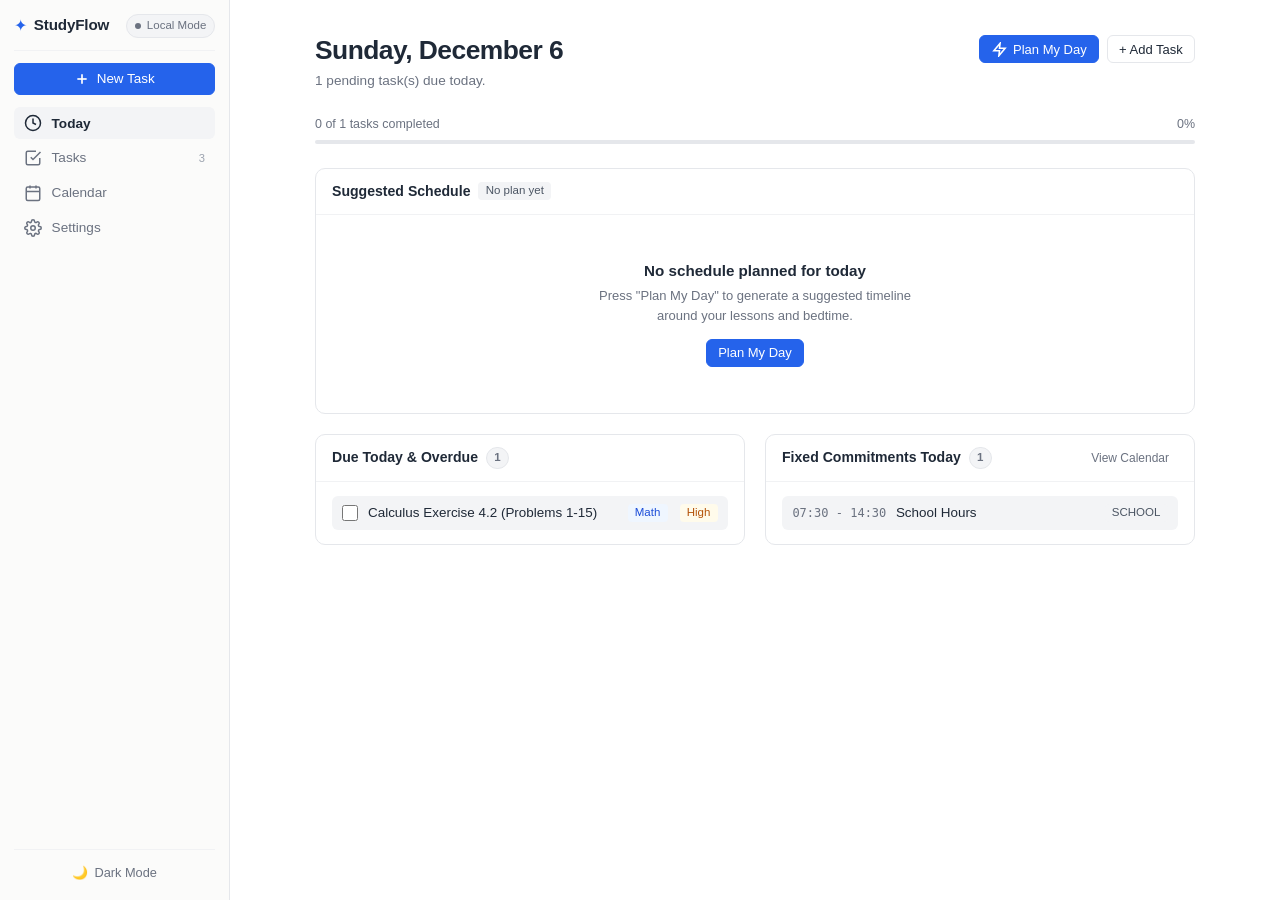
==== commit bd6f4836: "Add files via upload" ====
--- a/index.html
+++ b/index.html
@@ -2,726 +2,609 @@
 <html lang="en">
 <head>
   <meta charset="UTF-8">
-  <meta name="viewport" content="width=device-width, initial-scale=1.0">
-  <meta name="description" content="StudyFlow - Lightweight dynamic study planner for Grade 11 students with unpredictable workloads.">
-  <title>StudyFlow | Adaptive Study Planner for Grade 11</title>
+  <meta name="viewport" content="width=device-width, initial-scale=1.0, maximum-scale=1.0, user-scalable=no">
+  <meta name="description" content="StudyFlow 2.0 - Simple, Notion-inspired study planner with cross-device sync for Grade 11 students.">
+  <meta name="theme-color" content="#ffffff">
+  <meta name="apple-mobile-web-app-capable" content="yes">
+  <meta name="apple-mobile-web-app-status-bar-style" content="default">
+  <title>StudyFlow | Minimal Study Planner</title>
+  <link rel="manifest" href="manifest.json">
   <link rel="stylesheet" href="style.css">
+
+  <!-- Firebase Web SDK (Compat mode for zero-build static sites on GitHub Pages) -->
+  <script src="https://www.gstatic.com/firebasejs/10.12.0/firebase-app-compat.js"></script>
+  <script src="https://www.gstatic.com/firebasejs/10.12.0/firebase-auth-compat.js"></script>
+  <script src="https://www.gstatic.com/firebasejs/10.12.0/firebase-firestore-compat.js"></script>
 </head>
-<body class="theme-dark">
-  <!-- Toast Notifications Container -->
+<body class="theme-light">
+
+  <!-- In-app Toasts -->
   <div id="toast-container" class="toast-container" aria-live="polite" aria-atomic="true"></div>
 
-  <!-- Header -->
-  <header class="app-header">
-    <div class="header-left">
-      <div class="brand">
-        <div class="brand-logo" aria-hidden="true">
-          <svg width="24" height="24" viewBox="0 0 24 24" fill="none" stroke="currentColor" stroke-width="2" stroke-linecap="round" stroke-linejoin="round">
-            <path d="M12 2v4M12 18v4M4.93 4.93l2.83 2.83M16.24 16.24l2.83 2.83M2 12h4M18 12h4M4.93 19.07l2.83-2.83M16.24 7.76l2.83-2.83"></path>
-          </svg>
-        </div>
-        <div class="brand-text">
-          <h1 class="brand-title">StudyFlow</h1>
-          <span class="brand-badge">Grade 11 Edition</span>
-        </div>
-      </div>
-      <div class="current-date-badge" id="current-date-badge">
-        <span class="date-icon" aria-hidden="true">📅</span>
-        <span id="header-date-text">Loading date...</span>
-      </div>
+  <!-- Mobile Top Bar (Visible only on small screens) -->
+  <header class="mobile-top-bar">
+    <div class="mobile-brand">
+      <span class="mobile-logo" aria-hidden="true">✦</span>
+      <span class="mobile-title">StudyFlow</span>
     </div>
-
-    <!-- Quick action buttons in header -->
-    <div class="header-actions">
-      <button type="button" class="btn btn-secondary btn-sm" id="btn-quick-plan" title="Plan current day schedule">
-        <svg width="16" height="16" viewBox="0 0 24 24" fill="none" stroke="currentColor" stroke-width="2" stroke-linecap="round" stroke-linejoin="round"><polygon points="13 2 3 14 12 14 11 22 21 10 12 10 13 2"></polygon></svg>
-        <span>Plan My Day</span>
-      </button>
-      <button type="button" class="btn btn-primary btn-sm" id="btn-quick-add-task" title="Add a new task">
-        <svg width="16" height="16" viewBox="0 0 24 24" fill="none" stroke="currentColor" stroke-width="2" stroke-linecap="round" stroke-linejoin="round"><line x1="12" y1="5" x2="12" y2="19"></line><line x1="5" y1="12" x2="19" y2="12"></line></svg>
-        <span>Add Task</span>
+    <div class="mobile-actions">
+      <span class="sync-pill" id="mobile-sync-pill" title="Cloud sync status">
+        <span class="sync-dot"></span>
+        <span class="sync-text">Local</span>
+      </span>
+      <button type="button" class="btn btn-primary btn-sm btn-icon" id="btn-mobile-add-task" title="Add task">
+        <svg width="18" height="18" viewBox="0 0 24 24" fill="none" stroke="currentColor" stroke-width="2.5"><line x1="12" y1="5" x2="12" y2="19"></line><line x1="5" y1="12" x2="19" y2="12"></line></svg>
       </button>
     </div>
   </header>
 
-  <!-- Navigation Bar -->
-  <nav class="app-nav" aria-label="Main Navigation">
-    <div class="nav-container">
-      <button type="button" class="nav-btn active" data-tab="dashboard">
-        <svg width="18" height="18" viewBox="0 0 24 24" fill="none" stroke="currentColor" stroke-width="2" stroke-linecap="round" stroke-linejoin="round"><rect x="3" y="3" width="7" height="9"></rect><rect x="14" y="3" width="7" height="5"></rect><rect x="14" y="12" width="7" height="9"></rect><rect x="3" y="16" width="7" height="5"></rect></svg>
-        <span>Dashboard</span>
-      </button>
-      <button type="button" class="nav-btn" data-tab="planner">
-        <svg width="18" height="18" viewBox="0 0 24 24" fill="none" stroke="currentColor" stroke-width="2" stroke-linecap="round" stroke-linejoin="round"><rect x="3" y="4" width="18" height="18" rx="2" ry="2"></rect><line x1="16" y1="2" x2="16" y2="6"></line><line x1="8" y1="2" x2="8" y2="6"></line><line x1="3" y1="10" x2="21" y2="10"></line></svg>
-        <span>Daily Plan</span>
-        <span class="nav-counter" id="nav-plan-status" style="display:none;">Active</span>
-      </button>
-      <button type="button" class="nav-btn" data-tab="tasks">
-        <svg width="18" height="18" viewBox="0 0 24 24" fill="none" stroke="currentColor" stroke-width="2" stroke-linecap="round" stroke-linejoin="round"><path d="M9 11l3 3L22 4"></path><path d="M21 12v7a2 2 0 0 1-2 2H5a2 2 0 0 1-2-2V5a2 2 0 0 1 2-2h11"></path></svg>
-        <span>Tasks</span>
-        <span class="nav-counter" id="nav-tasks-count">0</span>
-      </button>
-      <button type="button" class="nav-btn" data-tab="commitments">
-        <svg width="18" height="18" viewBox="0 0 24 24" fill="none" stroke="currentColor" stroke-width="2" stroke-linecap="round" stroke-linejoin="round"><circle cx="12" cy="12" r="10"></circle><polyline points="12 6 12 12 16 14"></polyline></svg>
-        <span>Fixed Commitments</span>
-      </button>
-      <button type="button" class="nav-btn" data-tab="settings">
-        <svg width="18" height="18" viewBox="0 0 24 24" fill="none" stroke="currentColor" stroke-width="2" stroke-linecap="round" stroke-linejoin="round"><circle cx="12" cy="12" r="3"></circle><path d="M19.4 15a1.65 1.65 0 0 0 .33 1.82l.06.06a2 2 0 0 1 0 2.83 2 2 0 0 1-2.83 0l-.06-.06a1.65 1.65 0 0 0-1.82-.33 1.65 1.65 0 0 0-1 1.51V21a2 2 0 0 1-2 2 2 2 0 0 1-2-2v-.09A1.65 1.65 0 0 0 9 19.4a1.65 1.65 0 0 0-1.82.33l-.06.06a2 2 0 0 1-2.83 0 2 2 0 0 1 0-2.83l.06-.06a1.65 1.65 0 0 0 .33-1.82 1.65 1.65 0 0 0-1.51-1H3a2 2 0 0 1-2-2 2 2 0 0 1 2-2h.09A1.65 1.65 0 0 0 4.6 9a1.65 1.65 0 0 0-.33-1.82l-.06-.06a2 2 0 0 1 0-2.83 2 2 0 0 1 2.83 0l.06.06a1.65 1.65 0 0 0 1.82.33H9a1.65 1.65 0 0 0 1-1.51V3a2 2 0 0 1 2-2 2 2 0 0 1 2 2v.09a1.65 1.65 0 0 0 1 1.51 1.65 1.65 0 0 0 1.82-.33l.06-.06a2 2 0 0 1 2.83 0 2 2 0 0 1 0 2.83l-.06.06a1.65 1.65 0 0 0-.33 1.82V9a1.65 1.65 0 0 0 1.51 1H21a2 2 0 0 1 2 2 2 2 0 0 1-2 2h-.09a1.65 1.65 0 0 0-1.51 1z"></path></svg>
-        <span>Backup &amp; Settings</span>
-      </button>
-    </div>
-  </nav>
-
-  <!-- Main Container -->
-  <main class="app-main">
-
-    <!-- TAB 1: DASHBOARD -->
-    <section id="view-dashboard" class="view-panel active">
-      <!-- Top banner / summary -->
-      <div class="dashboard-banner">
-        <div class="banner-content">
-          <h2 class="welcome-heading">Grade 11 Command Center</h2>
-          <p class="welcome-subtext">Manage school workload, SAT preparation, lessons, and exam deadlines dynamically.</p>
-        </div>
-        <div class="banner-cta">
-          <button type="button" class="btn btn-accent btn-lg" id="btn-banner-plan">
-            <svg width="20" height="20" viewBox="0 0 24 24" fill="none" stroke="currentColor" stroke-width="2"><polygon points="13 2 3 14 12 14 11 22 21 10 12 10 13 2"></polygon></svg>
-            Plan My Day
-          </button>
+  <!-- App Wrapper: Sidebar + Main Content -->
+  <div class="app-layout">
+
+    <!-- Notion-Inspired Compact Sidebar (Desktop) -->
+    <aside class="app-sidebar" aria-label="Sidebar Navigation">
+      <div class="sidebar-header">
+        <div class="sidebar-brand">
+          <div class="brand-icon" aria-hidden="true">✦</div>
+          <div class="brand-name">StudyFlow</div>
+        </div>
+        <div class="sync-pill" id="sidebar-sync-pill" title="Cloud synchronization status">
+          <span class="sync-dot"></span>
+          <span class="sync-text">Local Mode</span>
         </div>
       </div>
 
-      <!-- Quick Metrics Cards -->
-      <div class="metrics-grid">
-        <div class="metric-card">
-          <div class="metric-icon metric-icon-pending">
-            <svg width="22" height="22" viewBox="0 0 24 24" fill="none" stroke="currentColor" stroke-width="2"><circle cx="12" cy="12" r="10"></circle><polyline points="12 6 12 12 14 14"></polyline></svg>
-          </div>
-          <div class="metric-info">
-            <span class="metric-label">Pending Tasks</span>
-            <span class="metric-value" id="stat-pending-tasks">0</span>
-            <span class="metric-sub" id="stat-pending-duration">0 hrs estimated</span>
-          </div>
-        </div>
-
-        <div class="metric-card">
-          <div class="metric-icon metric-icon-due">
-            <svg width="22" height="22" viewBox="0 0 24 24" fill="none" stroke="currentColor" stroke-width="2"><rect x="3" y="4" width="18" height="18" rx="2" ry="2"></rect><line x1="16" y1="2" x2="16" y2="6"></line><line x1="8" y1="2" x2="8" y2="6"></line><line x1="3" y1="10" x2="21" y2="10"></line></svg>
-          </div>
-          <div class="metric-info">
-            <span class="metric-label">Due Today</span>
-            <span class="metric-value" id="stat-due-today">0</span>
-            <span class="metric-sub" id="stat-due-today-sub">0 completed</span>
-          </div>
-        </div>
-
-        <div class="metric-card" id="metric-card-overdue">
-          <div class="metric-icon metric-icon-overdue">
-            <svg width="22" height="22" viewBox="0 0 24 24" fill="none" stroke="currentColor" stroke-width="2"><path d="M10.29 3.86L1.82 18a2 2 0 0 0 1.71 3h16.94a2 2 0 0 0 1.71-3L13.71 3.86a2 2 0 0 0-3.42 0z"></path><line x1="12" y1="9" x2="12" y2="13"></line><line x1="12" y1="17" x2="12.01" y2="17"></line></svg>
-          </div>
-          <div class="metric-info">
-            <span class="metric-label">Overdue Tasks</span>
-            <span class="metric-value" id="stat-overdue-tasks">0</span>
-            <span class="metric-sub text-danger" id="stat-overdue-sub">Needs attention</span>
-          </div>
-        </div>
-
-        <div class="metric-card">
-          <div class="metric-icon metric-icon-progress">
-            <svg width="22" height="22" viewBox="0 0 24 24" fill="none" stroke="currentColor" stroke-width="2"><path d="M22 11.08V12a10 10 0 1 1-5.93-9.14"></path><polyline points="22 4 12 14.01 9 11.01"></polyline></svg>
-          </div>
-          <div class="metric-info">
-            <span class="metric-label">Study Completion</span>
-            <span class="metric-value" id="stat-completion-pct">0%</span>
-            <div class="metric-progress-bar">
-              <div class="metric-progress-fill" id="stat-progress-fill" style="width: 0%"></div>
-            </div>
-          </div>
-        </div>
+      <!-- Quick New Task Action in Sidebar -->
+      <div class="sidebar-action">
+        <button type="button" class="btn btn-primary btn-block" id="btn-sidebar-add-task">
+          <svg width="16" height="16" viewBox="0 0 24 24" fill="none" stroke="currentColor" stroke-width="2.5"><line x1="12" y1="5" x2="12" y2="19"></line><line x1="5" y1="12" x2="19" y2="12"></line></svg>
+          <span>New Task</span>
+        </button>
       </div>
 
-      <!-- Dashboard Grid: 2 Columns on desktop -->
-      <div class="dashboard-grid">
-        <!-- Left: Today's Active Plan & Schedule -->
-        <div class="card dashboard-card">
-          <div class="card-header">
+      <!-- 4 Core Navigation Links -->
+      <nav class="sidebar-nav">
+        <button type="button" class="sidebar-nav-item active" data-tab="today">
+          <svg class="nav-icon" width="18" height="18" viewBox="0 0 24 24" fill="none" stroke="currentColor" stroke-width="2"><circle cx="12" cy="12" r="10"></circle><polyline points="12 6 12 12 16 14"></polyline></svg>
+          <span class="nav-label">Today</span>
+        </button>
+
+        <button type="button" class="sidebar-nav-item" data-tab="tasks">
+          <svg class="nav-icon" width="18" height="18" viewBox="0 0 24 24" fill="none" stroke="currentColor" stroke-width="2"><path d="M9 11l3 3L22 4"></path><path d="M21 12v7a2 2 0 0 1-2 2H5a2 2 0 0 1-2-2V5a2 2 0 0 1 2-2h11"></path></svg>
+          <span class="nav-label">Tasks</span>
+          <span class="nav-badge" id="sidebar-task-count">0</span>
+        </button>
+
+        <button type="button" class="sidebar-nav-item" data-tab="calendar">
+          <svg class="nav-icon" width="18" height="18" viewBox="0 0 24 24" fill="none" stroke="currentColor" stroke-width="2"><rect x="3" y="4" width="18" height="18" rx="2" ry="2"></rect><line x1="16" y1="2" x2="16" y2="6"></line><line x1="8" y1="2" x2="8" y2="6"></line><line x1="3" y1="10" x2="21" y2="10"></line></svg>
+          <span class="nav-label">Calendar</span>
+        </button>
+
+        <button type="button" class="sidebar-nav-item" data-tab="settings">
+          <svg class="nav-icon" width="18" height="18" viewBox="0 0 24 24" fill="none" stroke="currentColor" stroke-width="2"><circle cx="12" cy="12" r="3"></circle><path d="M19.4 15a1.65 1.65 0 0 0 .33 1.82l.06.06a2 2 0 0 1 0 2.83 2 2 0 0 1-2.83 0l-.06-.06a1.65 1.65 0 0 0-1.82-.33 1.65 1.65 0 0 0-1 1.51V21a2 2 0 0 1-2 2 2 2 0 0 1-2-2v-.09A1.65 1.65 0 0 0 9 19.4a1.65 1.65 0 0 0-1.82.33l-.06.06a2 2 0 0 1-2.83 0 2 2 0 0 1 0-2.83l.06-.06a1.65 1.65 0 0 0 .33-1.82 1.65 1.65 0 0 0-1.51-1H3a2 2 0 0 1-2-2 2 2 0 0 1 2-2h.09A1.65 1.65 0 0 0 4.6 9a1.65 1.65 0 0 0-.33-1.82l-.06-.06a2 2 0 0 1 0-2.83 2 2 0 0 1 2.83 0l.06.06a1.65 1.65 0 0 0 1.82.33H9a1.65 1.65 0 0 0 1-1.51V3a2 2 0 0 1 2-2 2 2 0 0 1 2 2v.09a1.65 1.65 0 0 0 1 1.51 1.65 1.65 0 0 0 1.82-.33l.06-.06a2 2 0 0 1 2.83 0 2 2 0 0 1 0 2.83l-.06.06a1.65 1.65 0 0 0-.33 1.82V9a1.65 1.65 0 0 0 1.51 1H21a2 2 0 0 1 2 2 2 2 0 0 1-2 2h-.09a1.65 1.65 0 0 0-1.51 1z"></path></svg>
+          <span class="nav-label">Settings</span>
+        </button>
+      </nav>
+
+      <!-- Sidebar Footer (Theme Toggle & Account snippet) -->
+      <div class="sidebar-footer">
+        <button type="button" class="btn btn-ghost btn-sm btn-block theme-toggle-btn" id="sidebar-theme-toggle">
+          <span id="theme-toggle-icon">🌙</span>
+          <span id="theme-toggle-label">Dark Mode</span>
+        </button>
+      </div>
+    </aside>
+
+    <!-- Main Content Area -->
+    <main class="app-main">
+
+      <!-- ================================================================= -->
+      <!-- SECTION 1: TODAY -->
+      <!-- ================================================================= -->
+      <section id="view-today" class="view-panel active">
+        <!-- Page Header -->
+        <div class="page-header">
+          <div class="page-title-group">
+            <h1 class="page-title" id="today-date-heading">Today</h1>
+            <p class="page-subtitle" id="today-summary-text">Loading daily workload...</p>
+          </div>
+          <div class="page-actions">
+            <button type="button" class="btn btn-primary btn-sm" id="btn-today-plan">
+              <svg width="15" height="15" viewBox="0 0 24 24" fill="none" stroke="currentColor" stroke-width="2.5"><polygon points="13 2 3 14 12 14 11 22 21 10 12 10 13 2"></polygon></svg>
+              <span>Plan My Day</span>
+            </button>
+            <button type="button" class="btn btn-secondary btn-sm" id="btn-today-add-task">
+              <span>+ Add Task</span>
+            </button>
+          </div>
+        </div>
+
+        <!-- Clean Progress Line -->
+        <div class="progress-container">
+          <div class="progress-meta">
+            <span class="progress-label" id="today-progress-label">0 of 0 tasks completed</span>
+            <span class="progress-pct" id="today-progress-pct">0%</span>
+          </div>
+          <div class="progress-track">
+            <div class="progress-fill" id="today-progress-fill" style="width: 0%;"></div>
+          </div>
+        </div>
+
+        <!-- Today's Schedule Card -->
+        <div class="notion-card mb-4">
+          <div class="notion-card-header">
             <div class="card-title-group">
-              <h3 class="card-title">Today's Daily Plan</h3>
-              <span class="badge" id="dash-plan-status-badge">No Plan Generated</span>
+              <span class="card-title">Suggested Schedule</span>
+              <span class="badge" id="today-plan-status-badge">No plan yet</span>
             </div>
             <div class="card-actions">
-              <button type="button" class="btn btn-secondary btn-xs" id="dash-reschedule-btn" style="display:none;">
-                <svg width="14" height="14" viewBox="0 0 24 24" fill="none" stroke="currentColor" stroke-width="2"><path d="M21.5 2v6h-6M21.34 15.57a10 10 0 1 1-.57-8.38l5.67-5.67"></path></svg>
+              <button type="button" class="btn btn-ghost btn-xs text-warning" id="btn-today-reschedule" style="display: none;" title="Re-plan remaining time starting from now">
                 Reschedule Remaining
               </button>
-              <button type="button" class="btn btn-primary btn-xs" id="dash-create-plan-btn">Plan Today</button>
-            </div>
-          </div>
-          <div class="card-body">
-            <div id="dash-plan-timeline" class="mini-timeline">
-              <!-- Dynamically populated or empty state -->
-            </div>
-          </div>
-        </div>
-
-        <!-- Right: Tasks Due Today & Overdue -->
-        <div class="card dashboard-card">
-          <div class="card-header">
-            <div class="card-title-group">
-              <h3 class="card-title">Urgent &amp; Due Today</h3>
-              <span class="badge badge-warning" id="dash-urgent-count-badge">0</span>
-            </div>
-            <button type="button" class="btn btn-secondary btn-xs" id="dash-view-all-tasks-btn">View All Tasks</button>
-          </div>
-          <div class="card-body">
-            <div id="dash-due-tasks-list" class="task-compact-list">
-              <!-- Dynamically populated -->
-            </div>
-          </div>
-        </div>
-
-        <!-- Left Bottom: Upcoming Exams & Deadlines -->
-        <div class="card dashboard-card">
-          <div class="card-header">
-            <div class="card-title-group">
-              <h3 class="card-title">Upcoming Exams &amp; Key Deadlines</h3>
-              <span class="badge badge-info">Next 14 Days</span>
-            </div>
-          </div>
-          <div class="card-body">
-            <div id="dash-exams-list" class="exam-list">
-              <!-- Dynamically populated -->
-            </div>
-          </div>
-        </div>
-
-        <!-- Right Bottom: Today's Fixed Commitments -->
-        <div class="card dashboard-card">
-          <div class="card-header">
-            <div class="card-title-group">
-              <h3 class="card-title">Today's Fixed Commitments</h3>
-              <span class="badge" id="dash-commitments-count-badge">0 blocks</span>
-            </div>
-            <button type="button" class="btn btn-secondary btn-xs" id="dash-manage-commitments-btn">Manage</button>
-          </div>
-          <div class="card-body">
-            <div id="dash-commitments-list" class="commitment-mini-list">
-              <!-- Dynamically populated -->
-            </div>
-          </div>
-        </div>
-      </div>
-    </section>
-
-    <!-- TAB 2: DAILY PLANNER -->
-    <section id="view-planner" class="view-panel">
-      <div class="view-header">
-        <div class="view-title-group">
-          <h2 class="view-title">Dynamic Daily Schedule</h2>
-          <p class="view-subtitle">Realistic time-blocked plan tailored around your fixed lessons, breaks, and buffer time.</p>
-        </div>
-
-        <!-- Planner Date Controls -->
-        <div class="planner-controls">
-          <div class="date-picker-group">
-            <button type="button" class="btn btn-secondary btn-icon" id="plan-prev-day" title="Previous Day">
-              <svg width="16" height="16" viewBox="0 0 24 24" fill="none" stroke="currentColor" stroke-width="2"><polyline points="15 18 9 12 15 6"></polyline></svg>
+              <button type="button" class="btn btn-ghost btn-xs" id="btn-today-adjust-plan" style="display: none;">
+                Adjust
+              </button>
+            </div>
+          </div>
+          <div class="notion-card-body">
+            <div id="today-schedule-list" class="notion-timeline">
+              <!-- Populated dynamically or empty state -->
+            </div>
+          </div>
+        </div>
+
+        <!-- Two Columns on Desktop: Today's Tasks & Fixed Commitments -->
+        <div class="grid-2-col">
+          <!-- Left: Urgent & Due Today Tasks -->
+          <div class="notion-card">
+            <div class="notion-card-header">
+              <div class="card-title-group">
+                <span class="card-title">Due Today &amp; Overdue</span>
+                <span class="counter-pill" id="today-urgent-counter">0</span>
+              </div>
+            </div>
+            <div class="notion-card-body">
+              <div id="today-tasks-checklist" class="notion-task-list">
+                <!-- Dynamically populated -->
+              </div>
+            </div>
+          </div>
+
+          <!-- Right: Today's Fixed Commitments (School, Lessons, Sleep) -->
+          <div class="notion-card">
+            <div class="notion-card-header">
+              <div class="card-title-group">
+                <span class="card-title">Fixed Commitments Today</span>
+                <span class="counter-pill" id="today-commitments-counter">0</span>
+              </div>
+              <button type="button" class="btn btn-ghost btn-xs" id="btn-today-goto-calendar">View Calendar</button>
+            </div>
+            <div class="notion-card-body">
+              <div id="today-commitments-list" class="notion-commitment-list">
+                <!-- Dynamically populated -->
+              </div>
+            </div>
+          </div>
+        </div>
+      </section>
+
+      <!-- ================================================================= -->
+      <!-- SECTION 2: TASKS (Notion Database Style) -->
+      <!-- ================================================================= -->
+      <section id="view-tasks" class="view-panel">
+        <div class="page-header">
+          <div class="page-title-group">
+            <h1 class="page-title">Tasks</h1>
+            <p class="page-subtitle">Search, filter, and organize all schoolwork and exam prep.</p>
+          </div>
+          <button type="button" class="btn btn-primary btn-sm" id="btn-tasks-new">
+            <span>+ New Task</span>
+          </button>
+        </div>
+
+        <!-- Filter & Search Toolbar -->
+        <div class="tasks-toolbar">
+          <div class="search-input-wrap">
+            <svg class="search-icon" width="15" height="15" viewBox="0 0 24 24" fill="none" stroke="currentColor" stroke-width="2"><circle cx="11" cy="11" r="8"></circle><line x1="21" y1="21" x2="16.65" y2="16.65"></line></svg>
+            <input type="text" id="tasks-search" class="form-input search-input" placeholder="Filter tasks by name, subject, notes...">
+          </div>
+
+          <div class="filter-pills-wrap">
+            <button type="button" class="filter-pill active" data-filter-status="active">Active</button>
+            <button type="button" class="filter-pill" data-filter-status="all">All</button>
+            <button type="button" class="filter-pill" data-filter-status="due-today">Due Today</button>
+            <button type="button" class="filter-pill" data-filter-status="overdue">Overdue</button>
+            <button type="button" class="filter-pill" data-filter-status="completed">Completed</button>
+
+            <!-- Subject Dropdown -->
+            <select id="tasks-filter-subject" class="form-select filter-select" aria-label="Filter by subject">
+              <option value="all">Subject: All</option>
+              <option value="Math">Math</option>
+              <option value="English">English</option>
+              <option value="Arabic">Arabic</option>
+              <option value="History">History</option>
+              <option value="Physics">Physics</option>
+              <option value="Chemistry">Chemistry</option>
+              <option value="SAT">SAT</option>
+              <option value="Other">Other</option>
+            </select>
+
+            <!-- Priority Dropdown -->
+            <select id="tasks-filter-priority" class="form-select filter-select" aria-label="Filter by priority">
+              <option value="all">Priority: All</option>
+              <option value="Urgent">Urgent</option>
+              <option value="High">High</option>
+              <option value="Medium">Medium</option>
+              <option value="Low">Low</option>
+            </select>
+
+            <!-- Sort Dropdown -->
+            <select id="tasks-sort-by" class="form-select filter-select" aria-label="Sort tasks">
+              <option value="dueDate-asc">Due date</option>
+              <option value="priority-desc">Priority</option>
+              <option value="duration-asc">Duration (short)</option>
+              <option value="duration-desc">Duration (long)</option>
+              <option value="createdAt-desc">Recently added</option>
+            </select>
+          </div>
+        </div>
+
+        <!-- Task Database List -->
+        <div class="tasks-table-container">
+          <div class="tasks-table-header">
+            <span class="col-check"></span>
+            <span class="col-title">Task</span>
+            <span class="col-subject">Subject</span>
+            <span class="col-due">Due</span>
+            <span class="col-priority">Priority</span>
+            <span class="col-duration">Duration</span>
+            <span class="col-actions"></span>
+          </div>
+          <div id="tasks-database-rows" class="tasks-table-body">
+            <!-- Dynamically populated -->
+          </div>
+        </div>
+      </section>
+
+      <!-- ================================================================= -->
+      <!-- SECTION 3: CALENDAR (Lessons, Exams, Commitments & Schedule) -->
+      <!-- ================================================================= -->
+      <section id="view-calendar" class="view-panel">
+        <div class="page-header">
+          <div class="page-title-group">
+            <h1 class="page-title">Calendar &amp; Commitments</h1>
+            <p class="page-subtitle">School hours, private lessons, exam dates, and daily schedules.</p>
+          </div>
+          <button type="button" class="btn btn-primary btn-sm" id="btn-calendar-add-commitment">
+            <span>+ Add Commitment</span>
+          </button>
+        </div>
+
+        <!-- Date selector bar -->
+        <div class="calendar-nav-bar">
+          <div class="calendar-date-nav">
+            <button type="button" class="btn btn-secondary btn-icon" id="cal-prev-day" title="Previous Day">‹</button>
+            <input type="date" id="calendar-date-picker" class="form-input date-select-input" aria-label="Select Date">
+            <button type="button" class="btn btn-secondary btn-icon" id="cal-next-day" title="Next Day">›</button>
+            <button type="button" class="btn btn-secondary btn-sm" id="cal-today-btn">Today</button>
+          </div>
+
+          <div class="calendar-view-tabs">
+            <button type="button" class="btn btn-secondary btn-sm" id="btn-cal-plan-day">
+              Plan This Day
             </button>
-            <input type="date" id="plan-date-input" class="form-control date-input" aria-label="Planning Date">
-            <button type="button" class="btn btn-secondary btn-icon" id="plan-next-day" title="Next Day">
-              <svg width="16" height="16" viewBox="0 0 24 24" fill="none" stroke="currentColor" stroke-width="2"><polyline points="9 18 15 12 9 6"></polyline></svg>
-            </button>
-            <button type="button" class="btn btn-secondary btn-sm" id="plan-today-btn">Today</button>
-          </div>
-
-          <div class="planner-actions">
-            <button type="button" class="btn btn-primary btn-sm" id="btn-generate-plan">
-              <svg width="16" height="16" viewBox="0 0 24 24" fill="none" stroke="currentColor" stroke-width="2"><polygon points="13 2 3 14 12 14 11 22 21 10 12 10 13 2"></polygon></svg>
-              <span>Generate / Regenerate Plan</span>
-            </button>
-            <button type="button" class="btn btn-warning btn-sm" id="btn-reschedule-remaining" title="Re-plan remaining tasks starting from current time without touching completed blocks">
-              <svg width="16" height="16" viewBox="0 0 24 24" fill="none" stroke="currentColor" stroke-width="2"><path d="M21.5 2v6h-6M21.34 15.57a10 10 0 1 1-.57-8.38l5.67-5.67"></path></svg>
-              <span>Reschedule Remaining</span>
-            </button>
-            <button type="button" class="btn btn-danger-outline btn-sm" id="btn-clear-plan" title="Clear current day plan">
-              <svg width="16" height="16" viewBox="0 0 24 24" fill="none" stroke="currentColor" stroke-width="2"><polyline points="3 6 5 6 21 6"></polyline><path d="M19 6v14a2 2 0 0 1-2 2H7a2 2 0 0 1-2-2V6m3 0V4a2 2 0 0 1 2-2h4a2 2 0 0 1 2 2v2"></path></svg>
-              <span>Clear Plan</span>
-            </button>
-          </div>
-        </div>
-      </div>
-
-      <!-- Plan Summary Cards -->
-      <div class="planner-stats-bar" id="planner-stats-bar">
-        <div class="stat-pill">
-          <span class="pill-label">Total Time:</span>
-          <span class="pill-value" id="plan-stat-total-time">0h 0m</span>
-        </div>
-        <div class="stat-pill">
-          <span class="pill-label">Study Sessions:</span>
-          <span class="pill-value text-primary" id="plan-stat-study-time">0h 0m</span>
-        </div>
-        <div class="stat-pill">
-          <span class="pill-label">Fixed Commitments:</span>
-          <span class="pill-value text-secondary" id="plan-stat-fixed-time">0h 0m</span>
-        </div>
-        <div class="stat-pill">
-          <span class="pill-label">Breaks &amp; Buffer:</span>
-          <span class="pill-value text-accent" id="plan-stat-breaks-time">0h 0m</span>
-        </div>
-        <div class="stat-pill">
-          <span class="pill-label">Status:</span>
-          <span class="pill-value" id="plan-stat-status">Saved</span>
-        </div>
-      </div>
-
-      <!-- Unscheduled Tasks Warning Callout (if any task couldn't fit) -->
-      <div id="unscheduled-warning-box" class="callout callout-warning" style="display: none;">
-        <div class="callout-header">
-          <svg width="20" height="20" viewBox="0 0 24 24" fill="none" stroke="currentColor" stroke-width="2"><polygon points="7.86 2 16.14 2 22 7.86 22 16.14 16.14 22 7.86 22 2 16.14 2 7.86 7.86 2"></polygon><line x1="12" y1="8" x2="12" y2="12"></line><line x1="12" y1="16" x2="12.01" y2="16"></line></svg>
-          <strong id="unscheduled-title">Insufficient Available Time Notice</strong>
-        </div>
-        <div class="callout-body">
-          <p id="unscheduled-desc">The following tasks could not be scheduled today because available study time is exhausted before sleep hours:</p>
-          <ul id="unscheduled-tasks-list" class="unscheduled-list"></ul>
-          <p class="callout-tip">💡 <strong>Tip:</strong> StudyFlow never removes breaks or intrudes into sleep hours to overload you. We recommend prioritizing urgent items or shifting non-urgent tasks to tomorrow.</p>
-        </div>
-      </div>
-
-      <!-- Schedule Timeline Container -->
-      <div class="timeline-wrapper">
-        <div class="timeline-header-meta">
-          <span class="timeline-title">Schedule Blocks for <span id="timeline-date-display">Today</span></span>
-          <span class="timeline-legend">
-            <span class="legend-item"><span class="legend-color legend-study"></span> Study</span>
-            <span class="legend-item"><span class="legend-color legend-fixed"></span> Fixed Commitment</span>
-            <span class="legend-item"><span class="legend-color legend-break"></span> Break</span>
-            <span class="legend-item"><span class="legend-color legend-buffer"></span> Buffer</span>
-          </span>
-        </div>
-
-        <div id="planner-timeline-list" class="timeline-container">
-          <!-- Dynamic Blocks -->
-        </div>
-      </div>
-    </section>
-
-    <!-- TAB 3: TASKS MANAGEMENT -->
-    <section id="view-tasks" class="view-panel">
-      <div class="view-header">
-        <div class="view-title-group">
-          <h2 class="view-title">Task Management</h2>
-          <p class="view-subtitle">Add homework, SAT prep, quarter exams, and revision without disrupting existing plans.</p>
-        </div>
-        <button type="button" class="btn btn-primary" id="btn-add-task-main">
-          <svg width="18" height="18" viewBox="0 0 24 24" fill="none" stroke="currentColor" stroke-width="2"><line x1="12" y1="5" x2="12" y2="19"></line><line x1="5" y1="12" x2="19" y2="12"></line></svg>
-          <span>Add New Task</span>
-        </button>
-      </div>
-
-      <!-- Task Filters & Search Toolbar -->
-      <div class="filter-toolbar card">
-        <div class="filter-row">
-          <div class="search-box">
-            <svg class="search-icon" width="16" height="16" viewBox="0 0 24 24" fill="none" stroke="currentColor" stroke-width="2"><circle cx="11" cy="11" r="8"></circle><line x1="21" y1="21" x2="16.65" y2="16.65"></line></svg>
-            <input type="text" id="task-search-input" class="form-control" placeholder="Search tasks by title, subject, notes...">
-          </div>
-
-          <div class="filter-select-group">
-            <div class="select-wrapper">
-              <label for="filter-status" class="sr-only">Filter by Status</label>
-              <select id="filter-status" class="form-control">
-                <option value="all">Status: All</option>
-                <option value="pending" selected>Status: Active (Pending &amp; In Progress)</option>
-                <option value="completed">Status: Completed</option>
-                <option value="due-today">Status: Due Today</option>
-                <option value="overdue">Status: Overdue</option>
-              </select>
-            </div>
-
-            <div class="select-wrapper">
-              <label for="filter-subject" class="sr-only">Filter by Subject</label>
-              <select id="filter-subject" class="form-control">
-                <option value="all">Subject: All</option>
-                <option value="Math">Math</option>
-                <option value="English">English</option>
-                <option value="Arabic">Arabic</option>
-                <option value="History">History</option>
-                <option value="Physics">Physics</option>
-                <option value="Chemistry">Chemistry</option>
-                <option value="Biology">Biology</option>
-                <option value="SAT">SAT</option>
-                <option value="Other">Other</option>
-              </select>
-            </div>
-
-            <div class="select-wrapper">
-              <label for="filter-type" class="sr-only">Filter by Type</label>
-              <select id="filter-type" class="form-control">
-                <option value="all">Type: All</option>
-                <option value="Homework">Homework</option>
-                <option value="SAT Math">SAT Math</option>
-                <option value="SAT English">SAT English</option>
-                <option value="Quarter Exam Preparation">Quarter Exam Prep</option>
-                <option value="GP Weekly Exam Preparation">GP Weekly Exam Prep</option>
-                <option value="Revision">Revision</option>
-                <option value="Other">Other</option>
-              </select>
-            </div>
-
-            <div class="select-wrapper">
-              <label for="filter-priority" class="sr-only">Filter by Priority</label>
-              <select id="filter-priority" class="form-control">
-                <option value="all">Priority: All</option>
-                <option value="Urgent">Urgent</option>
-                <option value="High">High</option>
-                <option value="Medium">Medium</option>
-                <option value="Low">Low</option>
-              </select>
-            </div>
-
-            <div class="select-wrapper">
-              <label for="filter-sort" class="sr-only">Sort by</label>
-              <select id="filter-sort" class="form-control">
-                <option value="dueDate-asc">Sort: Due Date (Earliest first)</option>
-                <option value="priority-desc">Sort: Priority (Highest first)</option>
-                <option value="duration-desc">Sort: Duration (Longest first)</option>
-                <option value="duration-asc">Sort: Duration (Shortest first)</option>
-                <option value="createdAt-desc">Sort: Recently Added</option>
-              </select>
-            </div>
-          </div>
-        </div>
-
-        <div class="filter-stats-strip">
-          <span id="filtered-task-counter">Showing 0 of 0 tasks</span>
-          <button type="button" class="btn btn-ghost btn-xs" id="btn-reset-filters">Reset Filters</button>
-        </div>
-      </div>
-
-      <!-- Task Cards Grid -->
-      <div id="tasks-list-container" class="task-grid">
-        <!-- Dynamically rendered tasks -->
-      </div>
-    </section>
-
-    <!-- TAB 4: FIXED COMMITMENTS & SCHEDULE -->
-    <section id="view-commitments" class="view-panel">
-      <div class="view-header">
-        <div class="view-title-group">
-          <h2 class="view-title">Fixed Commitments &amp; Availability</h2>
-          <p class="view-subtitle">Configure school hours, Arabic/History/Math lessons, SAT classes, meals, and sleep routines.</p>
-        </div>
-        <button type="button" class="btn btn-primary" id="btn-add-commitment-main">
-          <svg width="18" height="18" viewBox="0 0 24 24" fill="none" stroke="currentColor" stroke-width="2"><line x1="12" y1="5" x2="12" y2="19"></line><line x1="5" y1="12" x2="19" y2="12"></line></svg>
-          <span>Add Commitment</span>
-        </button>
-      </div>
-
-      <!-- Day preview tab selector -->
-      <div class="day-tabs-wrapper">
-        <span class="day-tabs-label">Filter Day:</span>
-        <div class="day-tabs" id="commitment-day-tabs">
-          <button type="button" class="day-tab-btn active" data-day="all">All</button>
-          <button type="button" class="day-tab-btn" data-day="0">Sun</button>
-          <button type="button" class="day-tab-btn" data-day="1">Mon</button>
-          <button type="button" class="day-tab-btn" data-day="2">Tue</button>
-          <button type="button" class="day-tab-btn" data-day="3">Wed</button>
-          <button type="button" class="day-tab-btn" data-day="4">Thu</button>
-          <button type="button" class="day-tab-btn" data-day="5">Fri</button>
-          <button type="button" class="day-tab-btn" data-day="6">Sat</button>
-        </div>
-      </div>
-
-      <div class="commitments-grid">
-        <!-- Commitments List -->
-        <div class="card commitments-card">
-          <div class="card-header">
-            <h3 class="card-title">Configured Blocks</h3>
-            <span class="badge" id="commitments-count-badge">0 configured</span>
-          </div>
-          <div class="card-body">
-            <div id="commitments-list-container" class="commitments-list">
-              <!-- Dynamically populated -->
-            </div>
-          </div>
-        </div>
-
-        <!-- Weekly routine guidance card -->
-        <div class="card commitments-card">
-          <div class="card-header">
-            <h3 class="card-title">Grade 11 Routine Advice</h3>
-          </div>
-          <div class="card-body">
-            <div class="guidance-content">
-              <div class="guidance-item">
-                <span class="guidance-icon">🏫</span>
-                <div>
-                  <strong>School Hours</strong>
-                  <p>Input your exact school schedule. StudyFlow automatically blocks these hours from study planning.</p>
-                </div>
-              </div>
-              <div class="guidance-item">
-                <span class="guidance-icon">📚</span>
-                <div>
-                  <strong>Subject Lessons</strong>
-                  <p>Add Arabic, History, English, Math, and SAT private or group lessons. You can mark them recurring on specific weekdays.</p>
-                </div>
-              </div>
-              <div class="guidance-item">
-                <span class="guidance-icon">🌙</span>
-                <div>
-                  <strong>Sleep &amp; Wake Times</strong>
-                  <p>Protecting sleep is non-negotiable. StudyFlow will never schedule study sessions during sleep hours.</p>
-                </div>
-              </div>
-              <div class="guidance-item">
-                <span class="guidance-icon">🛡️</span>
-                <div>
-                  <strong>Emergency Homework Buffer</strong>
-                  <p>Teachers often assign surprise homework. A 30–45 min buffer keeps your evening realistic.</p>
-                </div>
-              </div>
-            </div>
-          </div>
-        </div>
-      </div>
-    </section>
-
-    <!-- TAB 5: BACKUP & SETTINGS -->
-    <section id="view-settings" class="view-panel">
-      <div class="view-header">
-        <div class="view-title-group">
-          <h2 class="view-title">Data Storage, Backup &amp; Settings</h2>
-          <p class="view-subtitle">Manage browser data safety, export/import JSON backups, and customize scheduling buffers.</p>
-        </div>
-      </div>
-
-      <div class="settings-grid">
-        <!-- Card 1: Data Persistence Status & Safety -->
-        <div class="card settings-card">
-          <div class="card-header">
-            <h3 class="card-title">Browser Data Persistence</h3>
-            <span class="badge badge-success" id="storage-status-badge">Active &amp; Saved</span>
-          </div>
-          <div class="card-body">
-            <div class="storage-info-box">
-              <div class="storage-row">
-                <span class="storage-label">Storage Engine:</span>
-                <span class="storage-value font-mono">browser localStorage (v1)</span>
-              </div>
-              <div class="storage-row">
-                <span class="storage-label">Total Stored Tasks:</span>
-                <span class="storage-value" id="storage-tasks-count">0</span>
-              </div>
-              <div class="storage-row">
-                <span class="storage-label">Fixed Commitments:</span>
-                <span class="storage-value" id="storage-commitments-count">0</span>
-              </div>
-              <div class="storage-row">
-                <span class="storage-label">Saved Daily Plans:</span>
-                <span class="storage-value" id="storage-plans-count">0</span>
-              </div>
-              <div class="storage-row">
-                <span class="storage-label">Last Saved:</span>
-                <span class="storage-value font-mono" id="storage-last-saved">Never</span>
-              </div>
-            </div>
-
-            <div class="callout callout-info">
-              <svg width="18" height="18" viewBox="0 0 24 24" fill="none" stroke="currentColor" stroke-width="2"><circle cx="12" cy="12" r="10"></circle><line x1="12" y1="16" x2="12" y2="12"></line><line x1="12" y1="8" x2="12.01" y2="8"></line></svg>
-              <div>
-                <strong>Important Storage Note:</strong>
-                <p>Data is stored locally in this browser. Clearing browser history/cache or using private incognito windows may erase saved data. We strongly advise exporting a JSON backup regularly.</p>
-              </div>
-            </div>
-
-            <div class="backup-actions">
-              <button type="button" class="btn btn-primary" id="btn-export-backup">
-                <svg width="18" height="18" viewBox="0 0 24 24" fill="none" stroke="currentColor" stroke-width="2"><path d="M21 15v4a2 2 0 0 1-2 2H5a2 2 0 0 1-2-2v-4"></path><polyline points="7 10 12 15 17 10"></polyline><line x1="12" y1="15" x2="12" y2="3"></line></svg>
-                <span>Export Backup (JSON)</span>
-              </button>
-
-              <label class="btn btn-secondary file-input-label" for="file-import-backup">
-                <svg width="18" height="18" viewBox="0 0 24 24" fill="none" stroke="currentColor" stroke-width="2"><path d="M21 15v4a2 2 0 0 1-2 2H5a2 2 0 0 1-2-2v-4"></path><polyline points="17 8 12 3 7 8"></polyline><line x1="12" y1="3" x2="12" y2="15"></line></svg>
-                <span>Import Backup (JSON)</span>
-                <input type="file" id="file-import-backup" accept=".json" class="sr-only">
-              </label>
-            </div>
-          </div>
-        </div>
-
-        <!-- Card 2: Scheduling Preferences -->
-        <div class="card settings-card">
-          <div class="card-header">
-            <h3 class="card-title">Scheduling Engine Preferences</h3>
-          </div>
-          <div class="card-body">
-            <form id="settings-preferences-form" class="settings-form">
-              <div class="form-row form-row-2">
-                <div class="form-group">
-                  <label for="pref-sleep-start">Sleep Bedtime</label>
-                  <input type="time" id="pref-sleep-start" class="form-control" value="23:00" required>
-                  <small class="form-help">Study sessions will not be scheduled past this time.</small>
-                </div>
-                <div class="form-group">
-                  <label for="pref-sleep-end">Wake-up Time</label>
-                  <input type="time" id="pref-sleep-end" class="form-control" value="06:30" required>
-                  <small class="form-help">Earliest study start time for any day.</small>
-                </div>
-              </div>
-
-              <div class="form-row form-row-2">
-                <div class="form-group">
-                  <label for="pref-buffer-mins">Unexpected Homework Buffer (minutes)</label>
-                  <input type="number" id="pref-buffer-mins" class="form-control" min="0" max="120" step="5" value="30" required>
-                  <small class="form-help">Reserved time for surprise assignments or task overruns.</small>
-                </div>
-                <div class="form-group">
-                  <label for="pref-break-mins">Short Break Duration (minutes)</label>
-                  <input type="number" id="pref-break-mins" class="form-control" min="5" max="30" step="5" value="10" required>
-                  <small class="form-help">Automatically inserted between study blocks.</small>
-                </div>
-              </div>
-
-              <div class="form-group">
-                <label for="pref-max-block">Max Single Study Session (minutes)</label>
-                <input type="number" id="pref-max-block" class="form-control" min="20" max="120" step="5" value="50" required>
-                <small class="form-help">Recommended Pomodoro-style maximum before taking a rest break.</small>
-              </div>
-
-              <div class="form-actions">
-                <button type="submit" class="btn btn-primary btn-sm">Save Preferences</button>
-              </div>
-            </form>
-          </div>
-        </div>
-
-        <!-- Card 3: Danger Zone (Reset Data) -->
-        <div class="card settings-card danger-card">
-          <div class="card-header">
-            <h3 class="card-title text-danger">Reset &amp; Troubleshooting</h3>
-          </div>
-          <div class="card-body">
-            <p class="text-muted">Need to start fresh or reload default sample commitments? Be sure to export a backup first.</p>
-            <div class="danger-actions">
-              <button type="button" class="btn btn-secondary btn-sm" id="btn-load-sample-data">
-                Load Grade 11 Starter Template
-              </button>
-              <button type="button" class="btn btn-danger-outline btn-sm" id="btn-reset-all-data">
-                Reset All Application Data
-              </button>
-            </div>
-          </div>
-        </div>
-      </div>
-    </section>
-
-  </main>
+          </div>
+        </div>
+
+        <div class="grid-2-col">
+          <!-- Selected Day Agenda -->
+          <div class="notion-card">
+            <div class="notion-card-header">
+              <span class="card-title">Schedule for <span id="cal-selected-day-label">Selected Date</span></span>
+            </div>
+            <div class="notion-card-body">
+              <div id="cal-day-agenda-list" class="notion-timeline">
+                <!-- Agenda blocks -->
+              </div>
+            </div>
+          </div>
+
+          <!-- Fixed Routine Blocks List (Weekly & One-time) -->
+          <div class="notion-card">
+            <div class="notion-card-header">
+              <span class="card-title">Configured Lessons &amp; Hours</span>
+              <span class="counter-pill" id="cal-commitments-total">0</span>
+            </div>
+            <div class="notion-card-body">
+              <div id="cal-commitments-library" class="notion-commitment-list">
+                <!-- All commitments -->
+              </div>
+            </div>
+          </div>
+        </div>
+      </section>
+
+      <!-- ================================================================= -->
+      <!-- SECTION 4: SETTINGS & ACCOUNT -->
+      <!-- ================================================================= -->
+      <section id="view-settings" class="view-panel">
+        <div class="page-header">
+          <div class="page-title-group">
+            <h1 class="page-title">Settings</h1>
+            <p class="page-subtitle">Cross-device sync, routine preferences, and backups.</p>
+          </div>
+        </div>
+
+        <div class="settings-sections">
+          <!-- CARD 1: Cross-Device Sync (Firebase Cloud) -->
+          <div class="notion-card">
+            <div class="notion-card-header">
+              <span class="card-title">Cross-Device Synchronization</span>
+              <span class="sync-pill" id="settings-sync-badge">
+                <span class="sync-dot"></span>
+                <span class="sync-text">Checking...</span>
+              </span>
+            </div>
+            <div class="notion-card-body">
+              <!-- Signed Out State -->
+              <div id="sync-signed-out-box" class="sync-box">
+                <p class="text-subtle mb-3">
+                  Sign in with Google to synchronize your tasks, lessons, and schedules between your laptop and phone.
+                </p>
+                <div class="sync-actions">
+                  <button type="button" class="btn btn-primary" id="btn-google-signin">
+                    <svg width="16" height="16" viewBox="0 0 24 24" fill="currentColor"><path d="M12.24 10.285V13.4h6.887C18.2 16.14 15.645 18 12.24 18c-3.315 0-6-2.685-6-6s2.685-6 6-6c1.47 0 2.815.535 3.86 1.415l2.36-2.36C16.99 3.655 14.77 3 12.24 3 7.27 3 3.24 7.03 3.24 12s4.03 9 9 9c5.2 0 8.665-3.655 8.665-8.82 0-.61-.065-1.19-.165-1.745l-8.5 0z"/></svg>
+                    <span>Sign In with Google</span>
+                  </button>
+                </div>
+              </div>
+
+              <!-- Signed In State -->
+              <div id="sync-signed-in-box" class="sync-box" style="display: none;">
+                <div class="user-profile-row">
+                  <img id="user-avatar" class="user-avatar" src="" alt="User avatar">
+                  <div class="user-info">
+                    <strong id="user-name">User Name</strong>
+                    <span id="user-email" class="text-subtle">user@email.com</span>
+                  </div>
+                  <button type="button" class="btn btn-secondary btn-sm" id="btn-google-signout">Sign Out</button>
+                </div>
+
+                <div class="migration-alert" id="migration-alert" style="display: none;">
+                  <strong>Local tasks found:</strong>
+                  <span id="migration-count">0 tasks ready to sync</span>
+                  <button type="button" class="btn btn-primary btn-xs mt-2" id="btn-migrate-local-data">
+                    Upload Local Data to Cloud
+                  </button>
+                </div>
+              </div>
+
+              <!-- Firebase Project Settings Accordion -->
+              <div class="expandable-section mt-3">
+                <button type="button" class="expandable-trigger" id="btn-toggle-firebase-config">
+                  <span>⚙ Firebase Cloud Setup (Optional / Custom Project)</span>
+                  <span class="chevron" id="chevron-firebase">▾</span>
+                </button>
+                <div class="expandable-content" id="content-firebase-config" style="display: none;">
+                  <p class="text-subtle text-sm mb-2">
+                    StudyFlow works with Firebase Authentication and Cloud Firestore. You can connect your own Firebase project configuration below:
+                  </p>
+                  <textarea id="custom-firebase-config-input" class="form-input font-mono text-sm" rows="5" placeholder='Paste your Firebase config object here:
+{
+  "apiKey": "...",
+  "authDomain": "...",
+  "projectId": "...",
+  "appId": "..."
+}'></textarea>
+                  <div class="mt-2">
+                    <button type="button" class="btn btn-secondary btn-sm" id="btn-save-custom-firebase">Save Custom Firebase Config</button>
+                    <button type="button" class="btn btn-ghost btn-sm" id="btn-reset-firebase">Reset to Default</button>
+                  </div>
+                </div>
+              </div>
+            </div>
+          </div>
+
+          <!-- CARD 2: Scheduling & Sleep Preferences -->
+          <div class="notion-card">
+            <div class="notion-card-header">
+              <span class="card-title">Study &amp; Sleep Routine</span>
+            </div>
+            <div class="notion-card-body">
+              <form id="form-settings-routine">
+                <div class="form-row-2">
+                  <div class="form-group">
+                    <label for="set-sleep-start">Sleep Bedtime</label>
+                    <input type="time" id="set-sleep-start" class="form-input" value="23:00" required>
+                    <small class="form-hint">Study sessions will not be scheduled past this time.</small>
+                  </div>
+                  <div class="form-group">
+                    <label for="set-sleep-end">Wake-up Time</label>
+                    <input type="time" id="set-sleep-end" class="form-input" value="06:30" required>
+                    <small class="form-hint">Earliest start time for any day.</small>
+                  </div>
+                </div>
+
+                <div class="form-row-2">
+                  <div class="form-group">
+                    <label for="set-buffer-mins">Surprise Homework Buffer (mins)</label>
+                    <input type="number" id="set-buffer-mins" class="form-input" min="0" max="90" step="5" value="30">
+                    <small class="form-hint">Reserved space for unexpected evening assignments.</small>
+                  </div>
+                  <div class="form-group">
+                    <label for="set-break-mins">Short Break Between Sessions (mins)</label>
+                    <input type="number" id="set-break-mins" class="form-input" min="5" max="30" step="5" value="10">
+                    <small class="form-hint">Automatically placed between study blocks.</small>
+                  </div>
+                </div>
+
+                <button type="submit" class="btn btn-secondary btn-sm">Save Routine Preferences</button>
+              </form>
+            </div>
+          </div>
+
+          <!-- CARD 3: Backup & Data Safety -->
+          <div class="notion-card">
+            <div class="notion-card-header">
+              <span class="card-title">Backup &amp; Data Safety</span>
+            </div>
+            <div class="notion-card-body">
+              <p class="text-subtle mb-3">Export a portable JSON backup of your planner anytime, or restore from a previous backup file.</p>
+              <div class="backup-btn-row">
+                <button type="button" class="btn btn-secondary btn-sm" id="btn-export-backup">
+                  Export Backup (JSON)
+                </button>
+                <label class="btn btn-secondary btn-sm file-label" for="file-import-input">
+                  Import Backup (JSON)
+                  <input type="file" id="file-import-input" accept=".json" class="sr-only">
+                </label>
+                <a href="test.html" target="_blank" class="btn btn-ghost btn-sm" id="btn-open-tests">
+                  Run Diagnostic Tests ↗
+                </a>
+              </div>
+
+              <div class="danger-zone mt-4 pt-3 border-t">
+                <button type="button" class="btn btn-danger-outline btn-xs" id="btn-reset-data">
+                  Reset Local Data
+                </button>
+              </div>
+            </div>
+          </div>
+        </div>
+      </section>
+
+    </main>
+  </div>
+
+  <!-- Mobile Bottom Navigation Bar (Visible only on mobile devices) -->
+  <nav class="mobile-bottom-nav" aria-label="Mobile Bottom Navigation">
+    <button type="button" class="bottom-nav-item active" data-tab="today">
+      <svg width="20" height="20" viewBox="0 0 24 24" fill="none" stroke="currentColor" stroke-width="2"><circle cx="12" cy="12" r="10"></circle><polyline points="12 6 12 12 16 14"></polyline></svg>
+      <span>Today</span>
+    </button>
+    <button type="button" class="bottom-nav-item" data-tab="tasks">
+      <svg width="20" height="20" viewBox="0 0 24 24" fill="none" stroke="currentColor" stroke-width="2"><path d="M9 11l3 3L22 4"></path><path d="M21 12v7a2 2 0 0 1-2 2H5a2 2 0 0 1-2-2V5a2 2 0 0 1 2-2h11"></path></svg>
+      <span>Tasks</span>
+    </button>
+    <button type="button" class="bottom-nav-item" data-tab="calendar">
+      <svg width="20" height="20" viewBox="0 0 24 24" fill="none" stroke="currentColor" stroke-width="2"><rect x="3" y="4" width="18" height="18" rx="2" ry="2"></rect><line x1="16" y1="2" x2="16" y2="6"></line><line x1="8" y1="2" x2="8" y2="6"></line><line x1="3" y1="10" x2="21" y2="10"></line></svg>
+      <span>Calendar</span>
+    </button>
+    <button type="button" class="bottom-nav-item" data-tab="settings">
+      <svg width="20" height="20" viewBox="0 0 24 24" fill="none" stroke="currentColor" stroke-width="2"><circle cx="12" cy="12" r="3"></circle><path d="M19.4 15a1.65 1.65 0 0 0 .33 1.82l.06.06a2 2 0 0 1 0 2.83 2 2 0 0 1-2.83 0l-.06-.06a1.65 1.65 0 0 0-1.82-.33 1.65 1.65 0 0 0-1 1.51V21a2 2 0 0 1-2 2 2 2 0 0 1-2-2v-.09A1.65 1.65 0 0 0 9 19.4a1.65 1.65 0 0 0-1.82.33l-.06.06a2 2 0 0 1-2.83 0 2 2 0 0 1 0-2.83l.06-.06a1.65 1.65 0 0 0 .33-1.82 1.65 1.65 0 0 0-1.51-1H3a2 2 0 0 1-2-2 2 2 0 0 1 2-2h.09A1.65 1.65 0 0 0 4.6 9a1.65 1.65 0 0 0-.33-1.82l-.06-.06a2 2 0 0 1 0-2.83 2 2 0 0 1 2.83 0l.06.06a1.65 1.65 0 0 0 1.82.33H9a1.65 1.65 0 0 0 1-1.51V3a2 2 0 0 1 2-2 2 2 0 0 1 2 2v.09a1.65 1.65 0 0 0 1 1.51 1.65 1.65 0 0 0 1.82-.33l.06-.06a2 2 0 0 1 2.83 0 2 2 0 0 1 0 2.83l-.06.06a1.65 1.65 0 0 0-.33 1.82V9a1.65 1.65 0 0 0 1.51 1H21a2 2 0 0 1 2 2 2 2 0 0 1-2 2h-.09a1.65 1.65 0 0 0-1.51 1z"></path></svg>
+      <span>Settings</span>
+    </button>
+  </nav>
 
   <!-- ==================== MODALS ==================== -->
 
-  <!-- MODAL: ADD / EDIT TASK -->
-  <div id="modal-task" class="modal-backdrop" aria-hidden="true" role="dialog" aria-labelledby="modal-task-title">
+  <!-- MODAL: ADD / EDIT TASK (Clean, Notion-style with Expandable Options) -->
+  <div id="modal-task" class="modal-backdrop" aria-hidden="true" role="dialog">
     <div class="modal-dialog">
       <div class="modal-content">
         <div class="modal-header">
-          <h3 id="modal-task-title" class="modal-title">Add New Task</h3>
-          <button type="button" class="modal-close" data-close-modal title="Close modal">&times;</button>
+          <h3 id="modal-task-title" class="modal-title">New Task</h3>
+          <button type="button" class="modal-close" data-close-modal>&times;</button>
         </div>
         <form id="form-task">
           <input type="hidden" id="task-id">
           <div class="modal-body">
+            <!-- 1. Task Title (Primary) -->
             <div class="form-group">
-              <label for="task-title">Task Title <span class="text-danger">*</span></label>
-              <input type="text" id="task-title" class="form-control" placeholder="e.g. Chapter 4 Calculus Problems 1-25" required>
-            </div>
-
-            <div class="form-row form-row-2">
+              <label for="task-title">Title</label>
+              <input type="text" id="task-title" class="form-input" placeholder="e.g. Calculus Exercise 4.2" required autofocus>
+            </div>
+
+            <!-- 2. Essential Fields Initially Shown -->
+            <div class="form-row-2">
               <div class="form-group">
-                <label for="task-subject">Subject <span class="text-danger">*</span></label>
-                <select id="task-subject" class="form-control" required>
+                <label for="task-subject">Subject</label>
+                <select id="task-subject" class="form-select" required>
                   <option value="Math">Math</option>
                   <option value="English">English</option>
                   <option value="Arabic">Arabic</option>
                   <option value="History">History</option>
                   <option value="Physics">Physics</option>
                   <option value="Chemistry">Chemistry</option>
-                  <option value="Biology">Biology</option>
                   <option value="SAT">SAT</option>
                   <option value="Other">Other</option>
                 </select>
               </div>
 
               <div class="form-group">
-                <label for="task-type">Task Type <span class="text-danger">*</span></label>
-                <select id="task-type" class="form-control" required>
-                  <option value="Homework">Homework</option>
-                  <option value="SAT Math">SAT Math</option>
-                  <option value="SAT English">SAT English</option>
-                  <option value="Quarter Exam Preparation">Quarter Exam Preparation</option>
-                  <option value="GP Weekly Exam Preparation">GP Weekly Exam Preparation</option>
-                  <option value="Revision">Revision</option>
-                  <option value="Other">Other</option>
-                </select>
-              </div>
-            </div>
-
-            <div class="form-row form-row-2">
+                <label for="task-due-date">Due Date</label>
+                <input type="date" id="task-due-date" class="form-input" required>
+              </div>
+            </div>
+
+            <div class="form-row-2">
               <div class="form-group">
-                <label for="task-duration">Estimated Duration (mins) <span class="text-danger">*</span></label>
-                <input type="number" id="task-duration" class="form-control" min="5" max="360" step="5" value="45" required>
-                <small class="form-help">How long you realistically need.</small>
+                <label for="task-duration">Estimated Time (mins)</label>
+                <input type="number" id="task-duration" class="form-input" min="5" max="360" step="5" value="45" required>
               </div>
 
               <div class="form-group">
-                <label for="task-priority">Priority <span class="text-danger">*</span></label>
-                <select id="task-priority" class="form-control" required>
+                <label for="task-priority">Priority</label>
+                <select id="task-priority" class="form-select" required>
                   <option value="Medium" selected>Medium</option>
                   <option value="Low">Low</option>
                   <option value="High">High</option>
-                  <option value="Urgent">Urgent (Due soon / Exam)</option>
+                  <option value="Urgent">Urgent</option>
                 </select>
               </div>
             </div>
 
-            <div class="form-row form-row-2">
-              <div class="form-group">
-                <label for="task-due-date">Due Date <span class="text-danger">*</span></label>
-                <input type="date" id="task-due-date" class="form-control" required>
-              </div>
-
-              <div class="form-group">
-                <label for="task-due-time">Due Time (Optional)</label>
-                <input type="time" id="task-due-time" class="form-control">
-              </div>
-            </div>
-
-            <div class="form-row form-row-2">
-              <div class="form-group">
-                <label for="task-preferred-date">Preferred Study Date (Optional)</label>
-                <input type="date" id="task-preferred-date" class="form-control">
-                <small class="form-help">Date you want StudyFlow to prioritize scheduling this.</small>
-              </div>
-
-              <div class="form-group">
-                <label for="task-status">Status</label>
-                <select id="task-status" class="form-control">
-                  <option value="Pending" selected>Pending</option>
-                  <option value="In Progress">In Progress</option>
-                  <option value="Completed">Completed</option>
-                </select>
-              </div>
-            </div>
-
-            <div class="form-group">
-              <label for="task-notes">Notes / Instructions (Optional)</label>
-              <textarea id="task-notes" class="form-control" rows="2" placeholder="Page numbers, textbook sections, link references..."></textarea>
-            </div>
-          </div>
+            <!-- 3. Expandable "More Options" Section -->
+            <div class="expandable-section mt-2">
+              <button type="button" class="expandable-trigger" id="btn-toggle-task-more">
+                <span id="label-task-more">▸ More options (type, study date, notes)</span>
+              </button>
+              <div class="expandable-content" id="content-task-more" style="display: none;">
+                <div class="form-row-2 mt-2">
+                  <div class="form-group">
+                    <label for="task-type">Task Type</label>
+                    <select id="task-type" class="form-select">
+                      <option value="Homework" selected>Homework</option>
+                      <option value="SAT Math">SAT Math</option>
+                      <option value="SAT English">SAT English</option>
+                      <option value="Quarter Exam Preparation">Quarter Exam Prep</option>
+                      <option value="GP Weekly Exam Preparation">GP Weekly Exam Prep</option>
+                      <option value="Revision">Revision</option>
+                      <option value="Other">Other</option>
+                    </select>
+                  </div>
+                  <div class="form-group">
+                    <label for="task-due-time">Due Time (Optional)</label>
+                    <input type="time" id="task-due-time" class="form-input">
+                  </div>
+                </div>
+
+                <div class="form-row-2">
+                  <div class="form-group">
+                    <label for="task-preferred-date">Preferred Study Date</label>
+                    <input type="date" id="task-preferred-date" class="form-input">
+                  </div>
+                  <div class="form-group">
+                    <label for="task-status">Status</label>
+                    <select id="task-status" class="form-select">
+                      <option value="Pending" selected>Pending</option>
+                      <option value="In Progress">In Progress</option>
+                      <option value="Completed">Completed</option>
+                    </select>
+                  </div>
+                </div>
+
+                <div class="form-group">
+                  <label for="task-notes">Notes</label>
+                  <textarea id="task-notes" class="form-input" rows="2" placeholder="Page numbers, textbook problem list..."></textarea>
+                </div>
+              </div>
+            </div>
+          </div>
+
           <div class="modal-footer">
-            <button type="button" class="btn btn-secondary" data-close-modal>Cancel</button>
-            <button type="submit" class="btn btn-primary" id="btn-save-task">Save Task</button>
+            <button type="button" class="btn btn-secondary btn-sm" data-close-modal>Cancel</button>
+            <button type="submit" class="btn btn-primary btn-sm">Save Task</button>
           </div>
         </form>
       </div>
@@ -729,228 +612,158 @@
   </div>
 
   <!-- MODAL: ADD / EDIT FIXED COMMITMENT -->
-  <div id="modal-commitment" class="modal-backdrop" aria-hidden="true" role="dialog" aria-labelledby="modal-commitment-title">
+  <div id="modal-commitment" class="modal-backdrop" aria-hidden="true" role="dialog">
     <div class="modal-dialog">
       <div class="modal-content">
         <div class="modal-header">
-          <h3 id="modal-commitment-title" class="modal-title">Add Fixed Commitment</h3>
-          <button type="button" class="modal-close" data-close-modal title="Close modal">&times;</button>
+          <h3 id="modal-commitment-title" class="modal-title">Fixed Commitment</h3>
+          <button type="button" class="modal-close" data-close-modal>&times;</button>
         </div>
         <form id="form-commitment">
           <input type="hidden" id="commitment-id">
           <div class="modal-body">
             <div class="form-group">
-              <label for="commitment-title">Commitment Title <span class="text-danger">*</span></label>
-              <input type="text" id="commitment-title" class="form-control" placeholder="e.g. School Hours, Arabic Private Lesson, SAT Class" required>
-            </div>
-
-            <div class="form-row form-row-2">
+              <label for="commitment-title">Title</label>
+              <input type="text" id="commitment-title" class="form-input" placeholder="e.g. School Hours, Arabic Lesson, SAT Class" required>
+            </div>
+
+            <div class="form-row-2">
               <div class="form-group">
-                <label for="commitment-category">Category <span class="text-danger">*</span></label>
-                <select id="commitment-category" class="form-control" required>
-                  <option value="school">School Hours</option>
-                  <option value="lesson">Subject Lesson (Arabic/History/Math/English)</option>
-                  <option value="sat">SAT Lesson / Prep</option>
-                  <option value="exam">Exam / Test Session</option>
-                  <option value="sleep">Sleep Schedule</option>
-                  <option value="meal">Meal / Break Routine</option>
-                  <option value="personal">Personal / Family Commitment</option>
+                <label for="commitment-category">Category</label>
+                <select id="commitment-category" class="form-select" required>
+                  <option value="school">School</option>
+                  <option value="lesson">Subject Lesson (Arabic/History/Math)</option>
+                  <option value="sat">SAT Prep</option>
+                  <option value="exam">Exam</option>
+                  <option value="meal">Meal / Personal</option>
                   <option value="other">Other</option>
                 </select>
               </div>
 
               <div class="form-group">
-                <label for="commitment-recurrence">Recurrence <span class="text-danger">*</span></label>
-                <select id="commitment-recurrence" class="form-control" required>
-                  <option value="recurring">Recurring (Weekly on specific days)</option>
+                <label for="commitment-recurrence">Recurrence</label>
+                <select id="commitment-recurrence" class="form-select" required>
+                  <option value="recurring">Weekly (Days of week)</option>
                   <option value="one-time">One-time (Specific Date)</option>
                 </select>
               </div>
             </div>
 
-            <!-- Days of Week checkboxes (for recurring) -->
             <div class="form-group" id="group-commitment-days">
-              <label class="form-label">Days of Week <span class="text-danger">*</span></label>
-              <div class="weekday-checkboxes">
-                <label class="checkbox-pill"><input type="checkbox" name="comm-day" value="0"> Sun</label>
-                <label class="checkbox-pill"><input type="checkbox" name="comm-day" value="1"> Mon</label>
-                <label class="checkbox-pill"><input type="checkbox" name="comm-day" value="2"> Tue</label>
-                <label class="checkbox-pill"><input type="checkbox" name="comm-day" value="3"> Wed</label>
-                <label class="checkbox-pill"><input type="checkbox" name="comm-day" value="4"> Thu</label>
-                <label class="checkbox-pill"><input type="checkbox" name="comm-day" value="5"> Fri</label>
-                <label class="checkbox-pill"><input type="checkbox" name="comm-day" value="6"> Sat</label>
-              </div>
-            </div>
-
-            <!-- Specific Date input (for one-time) -->
+              <label class="form-label">Days of Week</label>
+              <div class="weekday-pills">
+                <label class="day-check"><input type="checkbox" name="comm-day" value="0"> Sun</label>
+                <label class="day-check"><input type="checkbox" name="comm-day" value="1"> Mon</label>
+                <label class="day-check"><input type="checkbox" name="comm-day" value="2"> Tue</label>
+                <label class="day-check"><input type="checkbox" name="comm-day" value="3"> Wed</label>
+                <label class="day-check"><input type="checkbox" name="comm-day" value="4"> Thu</label>
+                <label class="day-check"><input type="checkbox" name="comm-day" value="5"> Fri</label>
+                <label class="day-check"><input type="checkbox" name="comm-day" value="6"> Sat</label>
+              </div>
+            </div>
+
             <div class="form-group" id="group-commitment-date" style="display:none;">
-              <label for="commitment-date">Date <span class="text-danger">*</span></label>
-              <input type="date" id="commitment-date" class="form-control">
-            </div>
-
-            <div class="form-row form-row-2">
+              <label for="commitment-date">Date</label>
+              <input type="date" id="commitment-date" class="form-input">
+            </div>
+
+            <div class="form-row-2">
               <div class="form-group">
-                <label for="commitment-start">Start Time <span class="text-danger">*</span></label>
-                <input type="time" id="commitment-start" class="form-control" required>
-              </div>
-
+                <label for="commitment-start">Start Time</label>
+                <input type="time" id="commitment-start" class="form-input" required>
+              </div>
               <div class="form-group">
-                <label for="commitment-end">End Time <span class="text-danger">*</span></label>
-                <input type="time" id="commitment-end" class="form-control" required>
+                <label for="commitment-end">End Time</label>
+                <input type="time" id="commitment-end" class="form-input" required>
               </div>
             </div>
 
             <div class="form-group">
               <label for="commitment-notes">Notes (Optional)</label>
-              <input type="text" id="commitment-notes" class="form-control" placeholder="Location, tutor details, materials needed...">
+              <input type="text" id="commitment-notes" class="form-input" placeholder="Location, tutor notes...">
             </div>
           </div>
           <div class="modal-footer">
-            <button type="button" class="btn btn-secondary" data-close-modal>Cancel</button>
-            <button type="submit" class="btn btn-primary" id="btn-save-commitment">Save Commitment</button>
+            <button type="button" class="btn btn-secondary btn-sm" data-close-modal>Cancel</button>
+            <button type="submit" class="btn btn-primary btn-sm">Save Commitment</button>
           </div>
         </form>
       </div>
     </div>
   </div>
 
-  <!-- MODAL: PLAN GENERATION & CUSTOMIZATION DIALOG -->
-  <div id="modal-plan-generator" class="modal-backdrop" aria-hidden="true" role="dialog" aria-labelledby="modal-plan-title">
-    <div class="modal-dialog modal-lg">
+  <!-- MODAL: PLAN MY DAY GENERATOR -->
+  <div id="modal-plan-generator" class="modal-backdrop" aria-hidden="true" role="dialog">
+    <div class="modal-dialog">
       <div class="modal-content">
         <div class="modal-header">
-          <h3 id="modal-plan-title" class="modal-title">Plan My Day</h3>
-          <button type="button" class="modal-close" data-close-modal title="Close modal">&times;</button>
+          <h3 class="modal-title">Plan My Day</h3>
+          <button type="button" class="modal-close" data-close-modal>&times;</button>
         </div>
         <div class="modal-body">
-          <div class="generator-step-intro">
-            <p>Customize scheduling parameters for the selected day. StudyFlow evaluates your available hours around fixed commitments and sleep routines.</p>
-          </div>
-
-          <div class="form-row form-row-3">
+          <p class="text-subtle text-sm mb-3">
+            StudyFlow calculates your available free hours between lessons and sleep, reserving a rest buffer.
+          </p>
+
+          <div class="form-row-2">
             <div class="form-group">
-              <label for="gen-plan-date">Target Date</label>
-              <input type="date" id="gen-plan-date" class="form-control" required>
+              <label for="gen-plan-date">Planning Date</label>
+              <input type="date" id="gen-plan-date" class="form-input" required>
             </div>
             <div class="form-group">
               <label for="gen-start-time">Study Available From</label>
-              <input type="time" id="gen-start-time" class="form-control" value="15:30" required>
-              <small class="form-help">e.g. after school</small>
-            </div>
-            <div class="form-group">
-              <label for="gen-buffer-mins">Buffer for Surprise HW (mins)</label>
-              <input type="number" id="gen-buffer-mins" class="form-control" min="0" max="90" step="5" value="30">
-            </div>
-          </div>
-
-          <div class="form-row form-row-2">
-            <div class="form-group">
-              <label for="gen-break-mins">Break Between Blocks (mins)</label>
-              <input type="number" id="gen-break-mins" class="form-control" min="5" max="30" step="5" value="10">
-            </div>
-            <div class="form-group">
-              <label for="gen-max-session">Max Block Session (mins)</label>
-              <input type="number" id="gen-max-session" class="form-control" min="20" max="90" step="5" value="50">
-            </div>
-          </div>
-
-          <!-- Tasks to include checklist -->
-          <div class="generator-tasks-selection">
-            <div class="selection-header">
-              <label class="form-label">Select Tasks to Schedule:</label>
-              <div class="selection-actions">
-                <button type="button" class="btn btn-ghost btn-xs" id="btn-select-all-tasks">Select All</button>
-                <button type="button" class="btn btn-ghost btn-xs" id="btn-select-due-only">Due Today/Overdue Only</button>
-              </div>
-            </div>
-            <div id="generator-task-checklist" class="task-checklist-container">
-              <!-- Dynamically populated with active tasks -->
-            </div>
-          </div>
-
-          <!-- Proposed Plan Preview Stage (Appears after algorithm calculates) -->
-          <div id="generator-preview-section" class="generator-preview-section" style="display:none;">
+              <input type="time" id="gen-start-time" class="form-input" value="15:30" required>
+            </div>
+          </div>
+
+          <div class="form-group">
+            <div class="checklist-header">
+              <label class="form-label">Tasks to Include:</label>
+              <button type="button" class="btn btn-ghost btn-xs" id="btn-gen-select-all">Select All</button>
+            </div>
+            <div id="gen-tasks-checklist" class="gen-checklist-box">
+              <!-- Checklist of candidate tasks -->
+            </div>
+          </div>
+
+          <!-- Proposal Preview Area -->
+          <div id="gen-preview-section" style="display: none;" class="mt-3">
             <div class="preview-header">
-              <h4>Proposed Daily Schedule Preview</h4>
-              <span class="badge badge-accent" id="preview-stat-badge">Calculation Ready</span>
-            </div>
-            <p class="preview-note">Review your proposed blocks below. You can adjust blocks before applying.</p>
-            <div id="generator-preview-list" class="preview-blocks-list"></div>
+              <strong class="text-sm">Proposed Schedule</strong>
+              <span class="badge" id="gen-preview-badge">Ready</span>
+            </div>
+            <div id="gen-preview-list" class="preview-timeline mt-2"></div>
           </div>
         </div>
 
         <div class="modal-footer">
-          <button type="button" class="btn btn-secondary" data-close-modal>Cancel</button>
-          <button type="button" class="btn btn-secondary" id="btn-calculate-preview">Calculate Proposal</button>
-          <button type="button" class="btn btn-primary" id="btn-apply-plan" disabled>Apply Plan to Day</button>
+          <button type="button" class="btn btn-secondary btn-sm" data-close-modal>Cancel</button>
+          <button type="button" class="btn btn-secondary btn-sm" id="btn-calc-preview">Calculate Schedule</button>
+          <button type="button" class="btn btn-primary btn-sm" id="btn-apply-plan" disabled>Apply Plan</button>
         </div>
       </div>
     </div>
   </div>
 
-  <!-- MODAL: EDIT SCHEDULE BLOCK -->
-  <div id="modal-edit-block" class="modal-backdrop" aria-hidden="true" role="dialog" aria-labelledby="modal-block-title">
-    <div class="modal-dialog">
+  <!-- MODAL: CONFIRMATION PROMPT -->
+  <div id="modal-confirm" class="modal-backdrop" aria-hidden="true" role="dialog">
+    <div class="modal-dialog modal-sm">
       <div class="modal-content">
         <div class="modal-header">
-          <h3 id="modal-block-title" class="modal-title">Edit Schedule Block</h3>
-          <button type="button" class="modal-close" data-close-modal title="Close modal">&times;</button>
-        </div>
-        <form id="form-edit-block">
-          <input type="hidden" id="edit-block-id">
-          <div class="modal-body">
-            <div class="form-group">
-              <label for="edit-block-title">Block Title</label>
-              <input type="text" id="edit-block-title" class="form-control" required>
-            </div>
-            <div class="form-row form-row-2">
-              <div class="form-group">
-                <label for="edit-block-start">Start Time</label>
-                <input type="time" id="edit-block-start" class="form-control" required>
-              </div>
-              <div class="form-group">
-                <label for="edit-block-end">End Time</label>
-                <input type="time" id="edit-block-end" class="form-control" required>
-              </div>
-            </div>
-            <div class="form-group">
-              <label for="edit-block-type">Block Type</label>
-              <select id="edit-block-type" class="form-control">
-                <option value="study">Study Session</option>
-                <option value="break">Break</option>
-                <option value="buffer">Buffer / Flex</option>
-                <option value="fixed">Fixed Commitment</option>
-              </select>
-            </div>
-          </div>
-          <div class="modal-footer">
-            <button type="button" class="btn btn-secondary" data-close-modal>Cancel</button>
-            <button type="submit" class="btn btn-primary">Save Block</button>
-          </div>
-        </form>
+          <h3 id="modal-confirm-title" class="modal-title">Confirm</h3>
+          <button type="button" class="modal-close" data-close-modal>&times;</button>
+        </div>
+        <div class="modal-body">
+          <p id="modal-confirm-message" class="text-sm">Are you sure?</p>
+        </div>
+        <div class="modal-footer">
+          <button type="button" class="btn btn-secondary btn-sm" id="modal-confirm-cancel">Cancel</button>
+          <button type="button" class="btn btn-danger btn-sm" id="modal-confirm-ok">Confirm</button>
+        </div>
       </div>
     </div>
   </div>
 
-  <!-- MODAL: CONFIRMATION DIALOG -->
-  <div id="modal-confirm" class="modal-backdrop" aria-hidden="true" role="dialog" aria-labelledby="modal-confirm-title">
-    <div class="modal-dialog modal-sm">
-      <div class="modal-content">
-        <div class="modal-header">
-          <h3 id="modal-confirm-title" class="modal-title">Confirm Action</h3>
-          <button type="button" class="modal-close" data-close-modal title="Close modal">&times;</button>
-        </div>
-        <div class="modal-body">
-          <p id="modal-confirm-message">Are you sure you want to proceed?</p>
-        </div>
-        <div class="modal-footer">
-          <button type="button" class="btn btn-secondary" id="modal-confirm-cancel">Cancel</button>
-          <button type="button" class="btn btn-danger" id="modal-confirm-ok">Confirm</button>
-        </div>
-      </div>
-    </div>
-  </div>
-
   <script src="script.js"></script>
 </body>
 </html>
--- a/style.css
+++ b/style.css
@@ -1,66 +1,97 @@
 /* ==========================================================================
-   StudyFlow: Modern Responsive Dark-Themed Stylesheet
-   Grade 11 Adaptive Study Planner
-   Pure Vanilla CSS3 - Zero External Dependencies
+   StudyFlow 2.0 - Notion-Inspired Minimalist Stylesheet
+   Clean White/Light Theme by Default with Optional Dark Mode
+   Responsive: Compact Desktop Sidebar + Mobile Bottom Navigation
    ========================================================================== */
 
 :root {
-  /* Color Palette */
-  --bg-app: #090d16;
-  --bg-card: #121929;
-  --bg-card-hover: #172137;
-  --bg-card-alt: #1a243d;
-  --bg-input: #0e1524;
-  --bg-glass: rgba(18, 25, 41, 0.85);
-
-  --border-color: #1e293b;
-  --border-subtle: #162032;
-  --border-focus: #38bdf8;
-
-  --text-main: #f8fafc;
-  --text-muted: #94a3b8;
-  --text-dim: #64748b;
-
-  /* Accent & State Colors */
-  --accent-primary: #0ea5e9;
-  --accent-primary-hover: #0284c7;
-  --accent-cyan: #06b6d4;
-  --accent-emerald: #10b981;
-  --accent-emerald-bg: rgba(16, 185, 129, 0.12);
-  --accent-amber: #f59e0b;
-  --accent-amber-bg: rgba(245, 158, 11, 0.12);
-  --accent-rose: #f43f5e;
-  --accent-rose-bg: rgba(244, 63, 94, 0.12);
-  --accent-indigo: #818cf8;
-  --accent-indigo-bg: rgba(129, 140, 248, 0.12);
-
-  /* Timeline Block Types */
-  --block-study: #0284c7;
-  --block-study-bg: rgba(14, 165, 233, 0.12);
-  --block-fixed: #8b5cf6;
-  --block-fixed-bg: rgba(139, 92, 246, 0.14);
-  --block-break: #10b981;
-  --block-break-bg: rgba(16, 185, 129, 0.12);
-  --block-buffer: #f59e0b;
-  --block-buffer-bg: rgba(245, 158, 11, 0.12);
-
-  /* Typography & Sizing */
-  --font-family: -apple-system, BlinkMacSystemFont, "Segoe UI", Roboto, Helvetica, Arial, sans-serif;
+  /* Light Theme (Default Notion Aesthetic) */
+  --bg-app: #ffffff;
+  --bg-sidebar: #fbfbfa;
+  --bg-card: #ffffff;
+  --bg-hover: #f3f4f6;
+  --bg-input: #ffffff;
+  --border-color: #e5e7eb;
+  --border-subtle: #f1f2f4;
+
+  --text-main: #1f2937;
+  --text-subtle: #6b7280;
+  --text-dim: #9ca3af;
+
+  --accent-primary: #2563eb;
+  --accent-primary-hover: #1d4ed8;
+  --accent-primary-light: #eff6ff;
+
+  --status-synced: #10b981;
+  --status-syncing: #f59e0b;
+  --status-offline: #ef4444;
+  --status-local: #6b7280;
+
+  /* Tag colors (Notion-style soft pastels) */
+  --tag-blue-bg: #eff6ff;
+  --tag-blue-text: #1d4ed8;
+  --tag-purple-bg: #f5f3ff;
+  --tag-purple-text: #6d28d9;
+  --tag-green-bg: #ecfdf5;
+  --tag-green-text: #047857;
+  --tag-amber-bg: #fffbeb;
+  --tag-amber-text: #b45309;
+  --tag-red-bg: #fef2f2;
+  --tag-red-text: #b91c1c;
+  --tag-gray-bg: #f3f4f6;
+  --tag-gray-text: #4b5563;
+
+  --font-sans: -apple-system, BlinkMacSystemFont, "Segoe UI", Roboto, Helvetica, Arial, sans-serif;
   --font-mono: ui-monospace, SFMono-Regular, Menlo, Monaco, Consolas, monospace;
-  --radius-sm: 6px;
-  --radius-md: 10px;
-  --radius-lg: 14px;
+
+  --radius-sm: 4px;
+  --radius-md: 6px;
+  --radius-lg: 10px;
   --radius-full: 9999px;
 
-  --shadow-sm: 0 1px 2px rgba(0, 0, 0, 0.3);
-  --shadow-md: 0 4px 12px rgba(0, 0, 0, 0.4);
-  --shadow-lg: 0 10px 25px rgba(0, 0, 0, 0.55);
-
-  --transition-fast: 0.15s ease;
-  --transition-normal: 0.25s ease;
-}
-
-/* Base Reset & Accessibility */
+  --shadow-sm: 0 1px 2px rgba(0, 0, 0, 0.05);
+  --shadow-md: 0 4px 12px rgba(0, 0, 0, 0.08);
+
+  --sidebar-width: 230px;
+  --bottom-nav-height: 58px;
+}
+
+/* Optional Dark Mode (Invoked when body has class theme-dark) */
+body.theme-dark {
+  --bg-app: #191919;
+  --bg-sidebar: #202020;
+  --bg-card: #222222;
+  --bg-hover: #2a2a2a;
+  --bg-input: #1a1a1a;
+  --border-color: #333333;
+  --border-subtle: #292929;
+
+  --text-main: #f3f4f6;
+  --text-subtle: #9ca3af;
+  --text-dim: #6b7280;
+
+  --accent-primary: #3b82f6;
+  --accent-primary-hover: #60a5fa;
+  --accent-primary-light: rgba(59, 130, 246, 0.15);
+
+  --tag-blue-bg: rgba(59, 130, 246, 0.18);
+  --tag-blue-text: #93c5fd;
+  --tag-purple-bg: rgba(139, 92, 246, 0.18);
+  --tag-purple-text: #c4b5fd;
+  --tag-green-bg: rgba(16, 185, 129, 0.18);
+  --tag-green-text: #6ee7b7;
+  --tag-amber-bg: rgba(245, 158, 11, 0.18);
+  --tag-amber-text: #fcd34d;
+  --tag-red-bg: rgba(239, 68, 68, 0.18);
+  --tag-red-text: #fca5a5;
+  --tag-gray-bg: rgba(107, 114, 128, 0.2);
+  --tag-gray-text: #d1d5db;
+
+  --shadow-sm: 0 1px 3px rgba(0, 0, 0, 0.3);
+  --shadow-md: 0 6px 16px rgba(0, 0, 0, 0.4);
+}
+
+/* Base Reset */
 *, *::before, *::after {
   box-sizing: border-box;
   margin: 0;
@@ -68,24 +99,21 @@
 }
 
 html {
-  font-family: var(--font-family);
+  font-family: var(--font-sans);
   background-color: var(--bg-app);
   color: var(--text-main);
   line-height: 1.5;
   -webkit-font-smoothing: antialiased;
-  -moz-osx-font-smoothing: grayscale;
 }
 
 body {
   min-height: 100vh;
-  display: flex;
-  flex-direction: column;
   background-color: var(--bg-app);
   color: var(--text-main);
   overflow-x: hidden;
 }
 
-/* Utility classes */
+/* Utilities */
 .sr-only {
   position: absolute;
   width: 1px;
@@ -94,40 +122,39 @@
   margin: -1px;
   overflow: hidden;
   clip: rect(0, 0, 0, 0);
-  white-space: nowrap;
   border: 0;
 }
 
-.text-primary { color: var(--accent-primary) !important; }
-.text-secondary { color: var(--accent-indigo) !important; }
-.text-accent { color: var(--accent-emerald) !important; }
-.text-danger { color: var(--accent-rose) !important; }
-.text-warning { color: var(--accent-amber) !important; }
-.text-muted { color: var(--text-muted) !important; }
+.text-sm { font-size: 0.8125rem; }
+.text-subtle { color: var(--text-subtle); }
+.text-warning { color: #d97706 !important; }
+.text-danger { color: #dc2626 !important; }
 .font-mono { font-family: var(--font-mono); }
+.mb-2 { margin-bottom: 0.5rem; }
+.mb-3 { margin-bottom: 0.75rem; }
+.mb-4 { margin-bottom: 1.25rem; }
+.mt-2 { margin-top: 0.5rem; }
+.mt-3 { margin-top: 0.75rem; }
+.mt-4 { margin-top: 1.25rem; }
+.pt-3 { padding-top: 0.75rem; }
+.border-t { border-top: 1px solid var(--border-color); }
 
 /* Buttons */
 .btn {
   display: inline-flex;
   align-items: center;
   justify-content: center;
-  gap: 0.45rem;
+  gap: 0.4rem;
   font-family: inherit;
-  font-size: 0.875rem;
+  font-size: 0.84rem;
   font-weight: 500;
-  padding: 0.55rem 1rem;
+  padding: 0.45rem 0.85rem;
   border-radius: var(--radius-md);
   border: 1px solid transparent;
   cursor: pointer;
-  transition: all var(--transition-fast);
+  transition: background-color 0.15s ease, border-color 0.15s ease;
   text-decoration: none;
-  line-height: 1.25;
-  user-select: none;
-}
-
-.btn:focus-visible {
-  outline: 2px solid var(--accent-primary);
-  outline-offset: 2px;
+  white-space: nowrap;
 }
 
 .btn-primary {
@@ -137,309 +164,388 @@
 }
 .btn-primary:hover {
   background-color: var(--accent-primary-hover);
-  border-color: var(--accent-primary-hover);
 }
 
 .btn-secondary {
-  background-color: var(--bg-card-alt);
+  background-color: var(--bg-card);
   color: var(--text-main);
   border-color: var(--border-color);
 }
 .btn-secondary:hover {
-  background-color: #233152;
-  border-color: #334155;
-}
-
-.btn-accent {
-  background: linear-gradient(135deg, #0284c7 0%, #06b6d4 100%);
+  background-color: var(--bg-hover);
+}
+
+.btn-ghost {
+  background: transparent;
+  color: var(--text-subtle);
+  border-color: transparent;
+}
+.btn-ghost:hover {
+  background-color: var(--bg-hover);
+  color: var(--text-main);
+}
+
+.btn-danger {
+  background-color: #dc2626;
   color: #ffffff;
-  font-weight: 600;
-  box-shadow: 0 4px 14px rgba(6, 182, 212, 0.25);
-}
-.btn-accent:hover {
-  filter: brightness(1.1);
-  box-shadow: 0 6px 18px rgba(6, 182, 212, 0.35);
-}
-
-.btn-warning {
-  background-color: #d97706;
-  color: #ffffff;
-  border-color: #d97706;
-}
-.btn-warning:hover {
-  background-color: #b45309;
-}
-
-.btn-danger {
-  background-color: var(--accent-rose);
-  color: #ffffff;
-}
-.btn-danger:hover {
-  background-color: #e11d48;
-}
+}
+.btn-danger:hover { background-color: #b91c1c; }
 
 .btn-danger-outline {
   background: transparent;
-  color: #fda4af;
-  border-color: rgba(244, 63, 94, 0.4);
+  color: #dc2626;
+  border-color: var(--border-color);
 }
 .btn-danger-outline:hover {
-  background: var(--accent-rose-bg);
-  border-color: var(--accent-rose);
-  color: #fff;
-}
-
-.btn-ghost {
-  background: transparent;
-  color: var(--text-muted);
-  border-color: transparent;
-}
-.btn-ghost:hover {
-  background: rgba(255, 255, 255, 0.05);
-  color: var(--text-main);
+  background-color: var(--tag-red-bg);
+  border-color: #fca5a5;
 }
 
 .btn-sm {
-  padding: 0.38rem 0.75rem;
+  padding: 0.35rem 0.7rem;
   font-size: 0.8125rem;
-  border-radius: var(--radius-sm);
 }
 
 .btn-xs {
-  padding: 0.25rem 0.55rem;
+  padding: 0.2rem 0.5rem;
   font-size: 0.75rem;
-  border-radius: var(--radius-sm);
-}
-
-.btn-lg {
-  padding: 0.75rem 1.4rem;
-  font-size: 0.95rem;
+}
+
+.btn-icon {
+  padding: 0.4rem;
   border-radius: var(--radius-md);
 }
 
-.btn-icon {
-  padding: 0.5rem;
-  border-radius: var(--radius-md);
-}
-
-/* Badges */
+.btn-block {
+  width: 100%;
+}
+
+/* Badges & Pills */
 .badge {
   display: inline-flex;
   align-items: center;
-  font-size: 0.75rem;
+  font-size: 0.72rem;
+  font-weight: 500;
+  padding: 0.15rem 0.45rem;
+  border-radius: var(--radius-sm);
+  background: var(--tag-gray-bg);
+  color: var(--tag-gray-text);
+  line-height: 1.2;
+}
+
+.badge-subject { background: var(--tag-blue-bg); color: var(--tag-blue-text); }
+.badge-urgent { background: var(--tag-red-bg); color: var(--tag-red-text); font-weight: 600; }
+.badge-high { background: var(--tag-amber-bg); color: var(--tag-amber-text); }
+.badge-medium { background: var(--tag-purple-bg); color: var(--tag-purple-text); }
+.badge-low { background: var(--tag-gray-bg); color: var(--tag-gray-text); }
+
+.counter-pill {
+  font-size: 0.72rem;
   font-weight: 600;
-  padding: 0.2rem 0.55rem;
+  padding: 0.1rem 0.45rem;
   border-radius: var(--radius-full);
-  background: var(--bg-card-alt);
-  color: var(--text-muted);
+  background: var(--bg-hover);
+  color: var(--text-subtle);
   border: 1px solid var(--border-color);
-  line-height: 1;
-}
-
-.badge-primary { background: rgba(14, 165, 233, 0.15); color: #38bdf8; border-color: rgba(14, 165, 233, 0.3); }
-.badge-accent { background: rgba(6, 182, 212, 0.15); color: #22d3ee; border-color: rgba(6, 182, 212, 0.3); }
-.badge-success { background: var(--accent-emerald-bg); color: #34d399; border-color: rgba(16, 185, 129, 0.3); }
-.badge-warning { background: var(--accent-amber-bg); color: #fbbf24; border-color: rgba(245, 158, 11, 0.3); }
-.badge-danger { background: var(--accent-rose-bg); color: #fb7185; border-color: rgba(244, 63, 94, 0.3); }
-.badge-info { background: var(--accent-indigo-bg); color: #a5b4fc; border-color: rgba(129, 140, 248, 0.3); }
-
-/* Header */
-.app-header {
+}
+
+/* Cloud Sync Status Pill */
+.sync-pill {
+  display: inline-flex;
+  align-items: center;
+  gap: 0.35rem;
+  font-size: 0.72rem;
+  font-weight: 500;
+  padding: 0.15rem 0.5rem;
+  border-radius: var(--radius-full);
+  background: var(--bg-hover);
+  color: var(--text-subtle);
+  border: 1px solid var(--border-color);
+}
+
+.sync-dot {
+  width: 6px;
+  height: 6px;
+  border-radius: 50%;
+  background-color: var(--status-local);
+}
+
+.sync-pill.synced .sync-dot { background-color: var(--status-synced); }
+.sync-pill.syncing .sync-dot { background-color: var(--status-syncing); animation: pulseDot 1s infinite; }
+.sync-pill.offline .sync-dot { background-color: var(--status-offline); }
+
+@keyframes pulseDot {
+  0%, 100% { opacity: 1; transform: scale(1); }
+  50% { opacity: 0.4; transform: scale(0.8); }
+}
+
+/* ==========================================================================
+   APP LAYOUT: Desktop Sidebar & Main Content
+   ========================================================================== */
+
+.app-layout {
+  display: flex;
+  min-height: 100vh;
+}
+
+/* Sidebar */
+.app-sidebar {
+  width: var(--sidebar-width);
+  background-color: var(--bg-sidebar);
+  border-right: 1px solid var(--border-color);
+  display: flex;
+  flex-direction: column;
+  position: sticky;
+  top: 0;
+  height: 100vh;
+  padding: 0.85rem;
+  flex-shrink: 0;
+}
+
+.sidebar-header {
+  display: flex;
+  align-items: center;
+  justify-content: space-between;
+  padding-bottom: 0.75rem;
+  border-bottom: 1px solid var(--border-subtle);
+  margin-bottom: 0.75rem;
+}
+
+.sidebar-brand {
+  display: flex;
+  align-items: center;
+  gap: 0.45rem;
+}
+
+.brand-icon {
+  font-size: 1rem;
+  color: var(--accent-primary);
+}
+
+.brand-name {
+  font-weight: 600;
+  font-size: 0.95rem;
+  letter-spacing: -0.01em;
+}
+
+.sidebar-action {
+  margin-bottom: 0.75rem;
+}
+
+.sidebar-nav {
+  display: flex;
+  flex-direction: column;
+  gap: 0.15rem;
+  flex: 1;
+}
+
+.sidebar-nav-item {
+  display: flex;
+  align-items: center;
+  gap: 0.6rem;
+  padding: 0.45rem 0.65rem;
+  border-radius: var(--radius-md);
+  background: transparent;
+  border: none;
+  color: var(--text-subtle);
+  font-family: inherit;
+  font-size: 0.85rem;
+  font-weight: 500;
+  cursor: pointer;
+  transition: all 0.1s ease;
+  text-align: left;
+}
+
+.sidebar-nav-item:hover {
+  background-color: var(--bg-hover);
+  color: var(--text-main);
+}
+
+.sidebar-nav-item.active {
+  background-color: var(--bg-hover);
+  color: var(--text-main);
+  font-weight: 600;
+}
+
+.sidebar-nav-item .nav-badge {
+  margin-left: auto;
+  font-size: 0.7rem;
+  color: var(--text-dim);
+}
+
+.sidebar-footer {
+  padding-top: 0.5rem;
+  border-top: 1px solid var(--border-subtle);
+}
+
+.theme-toggle-btn {
+  color: var(--text-subtle);
+  font-size: 0.8rem;
+}
+
+/* Mobile Top Bar (Hidden on desktop) */
+.mobile-top-bar {
+  display: none;
   position: sticky;
   top: 0;
   z-index: 40;
-  display: flex;
+  background-color: var(--bg-app);
+  border-bottom: 1px solid var(--border-color);
+  padding: 0.6rem 1rem;
   align-items: center;
   justify-content: space-between;
-  padding: 0.75rem 1.5rem;
-  background-color: var(--bg-glass);
-  backdrop-filter: blur(12px);
-  border-bottom: 1px solid var(--border-color);
-}
-
-.header-left {
-  display: flex;
-  align-items: center;
-  gap: 1.25rem;
-}
-
-.brand {
-  display: flex;
-  align-items: center;
-  gap: 0.6rem;
-}
-
-.brand-logo {
-  display: flex;
+}
+
+.mobile-brand {
+  display: flex;
+  align-items: center;
+  gap: 0.35rem;
+  font-weight: 600;
+  font-size: 1rem;
+}
+
+.mobile-actions {
+  display: flex;
+  align-items: center;
+  gap: 0.5rem;
+}
+
+/* Mobile Bottom Navigation Bar (Hidden on desktop) */
+.mobile-bottom-nav {
+  display: none;
+  position: fixed;
+  bottom: 0;
+  left: 0;
+  right: 0;
+  height: var(--bottom-nav-height);
+  background-color: var(--bg-app);
+  border-top: 1px solid var(--border-color);
+  z-index: 50;
+  display: none;
+  align-items: center;
+  justify-content: space-around;
+}
+
+.bottom-nav-item {
+  display: flex;
+  flex-direction: column;
   align-items: center;
   justify-content: center;
-  width: 36px;
-  height: 36px;
-  background: linear-gradient(135deg, #0284c7 0%, #06b6d4 100%);
-  color: #fff;
-  border-radius: var(--radius-md);
-  box-shadow: 0 2px 8px rgba(6, 182, 212, 0.3);
-}
-
-.brand-title {
-  font-size: 1.15rem;
+  gap: 0.2rem;
+  background: transparent;
+  border: none;
+  color: var(--text-subtle);
+  font-family: inherit;
+  font-size: 0.72rem;
+  font-weight: 500;
+  cursor: pointer;
+  padding: 0.3rem 0.75rem;
+  flex: 1;
+  height: 100%;
+}
+
+.bottom-nav-item.active {
+  color: var(--accent-primary);
+  font-weight: 600;
+}
+
+/* Main Workspace Container */
+.app-main {
+  flex: 1;
+  max-width: 960px;
+  margin: 0 auto;
+  padding: 2.2rem 2.5rem;
+  width: 100%;
+}
+
+.view-panel {
+  display: none;
+}
+.view-panel.active {
+  display: block;
+}
+
+/* Page Header */
+.page-header {
+  display: flex;
+  align-items: flex-start;
+  justify-content: space-between;
+  gap: 1rem;
+  margin-bottom: 1.5rem;
+}
+
+.page-title {
+  font-size: 1.65rem;
   font-weight: 700;
   letter-spacing: -0.02em;
-  color: #ffffff;
-  display: inline-flex;
-  align-items: center;
-  gap: 0.4rem;
-}
-
-.brand-badge {
-  font-size: 0.6875rem;
-  font-weight: 600;
-  text-transform: uppercase;
-  letter-spacing: 0.05em;
-  padding: 0.15rem 0.45rem;
+  color: var(--text-main);
+  line-height: 1.2;
+}
+
+.page-subtitle {
+  font-size: 0.85rem;
+  color: var(--text-subtle);
+  margin-top: 0.25rem;
+}
+
+.page-actions {
+  display: flex;
+  align-items: center;
+  gap: 0.5rem;
+}
+
+/* Progress Line */
+.progress-container {
+  margin-bottom: 1.5rem;
+}
+
+.progress-meta {
+  display: flex;
+  justify-content: space-between;
+  font-size: 0.78rem;
+  color: var(--text-subtle);
+  margin-bottom: 0.35rem;
+}
+
+.progress-track {
+  width: 100%;
+  height: 4px;
+  background-color: var(--border-color);
   border-radius: var(--radius-full);
-  background: rgba(14, 165, 233, 0.15);
-  color: #38bdf8;
-  border: 1px solid rgba(56, 189, 248, 0.25);
-}
-
-.current-date-badge {
-  display: flex;
-  align-items: center;
-  gap: 0.4rem;
-  padding: 0.35rem 0.75rem;
-  background: var(--bg-card);
-  border: 1px solid var(--border-color);
+  overflow: hidden;
+}
+
+.progress-fill {
+  height: 100%;
+  background-color: var(--accent-primary);
   border-radius: var(--radius-full);
-  font-size: 0.8125rem;
-  color: var(--text-muted);
-}
-
-.header-actions {
-  display: flex;
-  align-items: center;
-  gap: 0.6rem;
-}
-
-/* Main Navigation Bar */
-.app-nav {
-  position: sticky;
-  top: 59px;
-  z-index: 30;
-  background: var(--bg-app);
-  border-bottom: 1px solid var(--border-color);
-  padding: 0 1.5rem;
-}
-
-.nav-container {
-  display: flex;
-  align-items: center;
-  gap: 0.5rem;
-  overflow-x: auto;
-  scrollbar-width: none;
-}
-
-.nav-container::-webkit-scrollbar {
-  display: none;
-}
-
-.nav-btn {
-  display: inline-flex;
-  align-items: center;
-  gap: 0.55rem;
-  padding: 0.85rem 1rem;
-  background: transparent;
-  border: none;
-  border-bottom: 2px solid transparent;
-  color: var(--text-muted);
-  font-family: inherit;
-  font-size: 0.875rem;
-  font-weight: 500;
-  cursor: pointer;
-  white-space: nowrap;
-  transition: all var(--transition-fast);
-}
-
-.nav-btn:hover {
-  color: var(--text-main);
-  background: rgba(255, 255, 255, 0.02);
-}
-
-.nav-btn.active {
-  color: var(--accent-primary);
-  border-bottom-color: var(--accent-primary);
-  font-weight: 600;
-}
-
-.nav-counter {
-  font-size: 0.7rem;
-  padding: 0.1rem 0.4rem;
-  background: var(--bg-card-alt);
-  color: var(--text-muted);
-  border-radius: var(--radius-full);
-  border: 1px solid var(--border-color);
-}
-
-.nav-btn.active .nav-counter {
-  background: rgba(14, 165, 233, 0.2);
-  color: #38bdf8;
-  border-color: rgba(14, 165, 233, 0.4);
-}
-
-/* App Main Content Area */
-.app-main {
-  flex: 1;
-  max-width: 1300px;
-  width: 100%;
-  margin: 0 auto;
-  padding: 1.5rem;
-}
-
-.view-panel {
-  display: none;
-  animation: fadeIn 0.2s ease-in-out;
-}
-
-.view-panel.active {
-  display: block;
-}
-
-@keyframes fadeIn {
-  from { opacity: 0; transform: translateY(4px); }
-  to { opacity: 1; transform: translateY(0); }
-}
-
-/* Cards */
-.card {
+  transition: width 0.3s ease;
+}
+
+/* Notion Card */
+.notion-card {
   background-color: var(--bg-card);
   border: 1px solid var(--border-color);
   border-radius: var(--radius-lg);
-  box-shadow: var(--shadow-sm);
   overflow: hidden;
-  transition: border-color var(--transition-fast);
-}
-
-.card:hover {
-  border-color: #2b3a55;
-}
-
-.card-header {
+}
+
+.notion-card-header {
   display: flex;
   align-items: center;
   justify-content: space-between;
-  padding: 1rem 1.25rem;
-  border-bottom: 1px solid var(--border-color);
-  background: rgba(255, 255, 255, 0.015);
+  padding: 0.75rem 1rem;
+  border-bottom: 1px solid var(--border-subtle);
 }
 
 .card-title-group {
   display: flex;
   align-items: center;
-  gap: 0.6rem;
+  gap: 0.5rem;
 }
 
 .card-title {
-  font-size: 0.95rem;
+  font-size: 0.88rem;
   font-weight: 600;
   color: var(--text-main);
 }
@@ -447,412 +553,50 @@
 .card-actions {
   display: flex;
   align-items: center;
-  gap: 0.5rem;
-}
-
-.card-body {
-  padding: 1.25rem;
-}
-
-/* View Header */
-.view-header {
-  display: flex;
-  flex-wrap: wrap;
-  align-items: center;
-  justify-content: space-between;
-  gap: 1rem;
-  margin-bottom: 1.25rem;
-}
-
-.view-title {
-  font-size: 1.4rem;
-  font-weight: 700;
-  letter-spacing: -0.02em;
-}
-
-.view-subtitle {
-  font-size: 0.85rem;
-  color: var(--text-muted);
-  margin-top: 0.15rem;
-}
-
-/* Dashboard Banner */
-.dashboard-banner {
-  display: flex;
-  align-items: center;
-  justify-content: space-between;
-  background: linear-gradient(135deg, #101c36 0%, #172445 100%);
-  border: 1px solid #1e3a6a;
-  border-radius: var(--radius-lg);
-  padding: 1.25rem 1.5rem;
-  margin-bottom: 1.5rem;
-}
-
-.welcome-heading {
-  font-size: 1.3rem;
-  font-weight: 700;
-  color: #ffffff;
-}
-
-.welcome-subtext {
-  font-size: 0.875rem;
-  color: #94a3b8;
-  margin-top: 0.25rem;
-}
-
-/* Metrics Grid */
-.metrics-grid {
+  gap: 0.35rem;
+}
+
+.notion-card-body {
+  padding: 0.85rem 1rem;
+}
+
+/* 2-Column Grid */
+.grid-2-col {
   display: grid;
-  grid-template-columns: repeat(auto-fit, minmax(220px, 1fr));
-  gap: 1rem;
-  margin-bottom: 1.5rem;
-}
-
-.metric-card {
-  display: flex;
-  align-items: center;
-  gap: 1rem;
-  background: var(--bg-card);
-  border: 1px solid var(--border-color);
-  border-radius: var(--radius-md);
-  padding: 1rem 1.15rem;
-}
-
-.metric-icon {
-  display: flex;
-  align-items: center;
-  justify-content: center;
-  width: 44px;
-  height: 44px;
-  border-radius: var(--radius-md);
-}
-
-.metric-icon-pending { background: rgba(14, 165, 233, 0.12); color: #38bdf8; }
-.metric-icon-due { background: rgba(245, 158, 11, 0.12); color: #fbbf24; }
-.metric-icon-overdue { background: rgba(244, 63, 94, 0.12); color: #fb7185; }
-.metric-icon-progress { background: rgba(16, 185, 129, 0.12); color: #34d399; }
-
-.metric-info {
-  display: flex;
-  flex-direction: column;
-  flex: 1;
-}
-
-.metric-label {
-  font-size: 0.75rem;
-  font-weight: 500;
-  text-transform: uppercase;
-  letter-spacing: 0.04em;
-  color: var(--text-muted);
-}
-
-.metric-value {
-  font-size: 1.4rem;
-  font-weight: 700;
-  line-height: 1.2;
-  margin: 0.1rem 0;
-}
-
-.metric-sub {
-  font-size: 0.75rem;
-  color: var(--text-dim);
-}
-
-.metric-progress-bar {
-  width: 100%;
-  height: 6px;
-  background: var(--bg-input);
-  border-radius: var(--radius-full);
-  margin-top: 0.4rem;
-  overflow: hidden;
-}
-
-.metric-progress-fill {
-  height: 100%;
-  background: linear-gradient(90deg, #10b981, #06b6d4);
-  border-radius: var(--radius-full);
-  transition: width 0.4s ease;
-}
-
-/* Dashboard 2-column Grid */
-.dashboard-grid {
-  display: grid;
-  grid-template-columns: repeat(2, 1fr);
+  grid-template-columns: 1fr 1fr;
   gap: 1.25rem;
 }
 
-.dashboard-card {
-  min-height: 280px;
-  display: flex;
-  flex-direction: column;
-}
-
-.dashboard-card .card-body {
-  flex: 1;
-  overflow-y: auto;
-  max-height: 380px;
-}
-
-/* Forms & Inputs */
-.form-group {
-  margin-bottom: 1rem;
-}
-
-.form-label, label {
-  display: block;
-  font-size: 0.8125rem;
-  font-weight: 500;
-  color: #cbd5e1;
-  margin-bottom: 0.35rem;
-}
-
-.form-control {
-  width: 100%;
-  padding: 0.55rem 0.8rem;
-  background-color: var(--bg-input);
-  border: 1px solid var(--border-color);
-  border-radius: var(--radius-md);
-  color: var(--text-main);
-  font-family: inherit;
-  font-size: 0.875rem;
-  transition: border-color var(--transition-fast), box-shadow var(--transition-fast);
-}
-
-.form-control:focus {
-  outline: none;
-  border-color: var(--accent-primary);
-  box-shadow: 0 0 0 3px rgba(14, 165, 233, 0.15);
-}
-
-select.form-control {
-  appearance: none;
-  background-image: url("data:image/svg+xml;charset=UTF-8,%3csvg xmlns='http://www.w3.org/2000/svg' viewBox='0 0 24 24' fill='none' stroke='%2394a3b8' stroke-width='2' stroke-linecap='round' stroke-linejoin='round'%3e%3cpolyline points='6 9 12 15 18 9'%3e%3c/polyline%3e%3c/svg%3e");
-  background-repeat: no-repeat;
-  background-position: right 0.7rem center;
-  background-size: 1rem;
-  padding-right: 2.2rem;
-}
-
-.form-row {
-  display: grid;
-  gap: 1rem;
-}
-
-.form-row-2 { grid-template-columns: repeat(2, 1fr); }
-.form-row-3 { grid-template-columns: repeat(3, 1fr); }
-
-.form-help {
-  display: block;
-  font-size: 0.75rem;
-  color: var(--text-dim);
-  margin-top: 0.25rem;
-}
-
-/* Filter Toolbar */
-.filter-toolbar {
-  padding: 1rem;
-  margin-bottom: 1.25rem;
-}
-
-.filter-row {
-  display: flex;
-  flex-direction: column;
-  gap: 0.8rem;
-}
-
-.search-box {
-  position: relative;
-  width: 100%;
-}
-
-.search-box .search-icon {
-  position: absolute;
-  left: 0.85rem;
-  top: 50%;
-  transform: translateY(-50%);
-  color: var(--text-muted);
-  pointer-events: none;
-}
-
-.search-box .form-control {
-  padding-left: 2.3rem;
-}
-
-.filter-select-group {
-  display: grid;
-  grid-template-columns: repeat(auto-fit, minmax(170px, 1fr));
-  gap: 0.6rem;
-}
-
-.filter-stats-strip {
-  display: flex;
-  align-items: center;
-  justify-content: space-between;
-  margin-top: 0.75rem;
-  padding-top: 0.65rem;
-  border-top: 1px solid var(--border-color);
-  font-size: 0.8rem;
-  color: var(--text-muted);
-}
-
-/* Task Cards Grid */
-.task-grid {
-  display: grid;
-  grid-template-columns: repeat(auto-fill, minmax(320px, 1fr));
-  gap: 1rem;
-}
-
-.task-card {
-  background: var(--bg-card);
-  border: 1px solid var(--border-color);
-  border-radius: var(--radius-md);
-  padding: 1.1rem;
-  display: flex;
-  flex-direction: column;
-  position: relative;
-  transition: transform var(--transition-fast), border-color var(--transition-fast);
-}
-
-.task-card:hover {
-  transform: translateY(-2px);
-  border-color: #2f3e5c;
-}
-
-.task-card.task-completed {
-  opacity: 0.65;
-  background: rgba(18, 25, 41, 0.5);
-  border-color: #172237;
-}
-
-.task-card.task-completed .task-card-title {
-  text-decoration: line-through;
-  color: var(--text-muted);
-}
-
-.task-card-header {
-  display: flex;
-  align-items: flex-start;
-  justify-content: space-between;
-  gap: 0.5rem;
-  margin-bottom: 0.6rem;
-}
-
-.task-card-meta {
-  display: flex;
-  flex-wrap: wrap;
-  gap: 0.35rem;
-  align-items: center;
-}
-
-.task-card-title-row {
-  display: flex;
-  align-items: flex-start;
-  gap: 0.65rem;
-  margin-bottom: 0.5rem;
-}
-
-.task-checkbox-custom {
-  width: 1.25rem;
-  height: 1.25rem;
-  margin-top: 0.15rem;
-  cursor: pointer;
-  accent-color: var(--accent-emerald);
-}
-
-.task-card-title {
-  font-size: 1rem;
-  font-weight: 600;
-  line-height: 1.35;
-  color: var(--text-main);
-  flex: 1;
-}
-
-.task-card-notes {
-  font-size: 0.8125rem;
-  color: var(--text-muted);
-  background: rgba(0, 0, 0, 0.2);
-  border-radius: var(--radius-sm);
-  padding: 0.4rem 0.6rem;
-  margin-bottom: 0.75rem;
-  white-space: pre-line;
-  word-break: break-word;
-}
-
-.task-card-footer {
-  margin-top: auto;
-  display: flex;
-  align-items: center;
-  justify-content: space-between;
-  padding-top: 0.75rem;
-  border-top: 1px solid var(--border-subtle);
-  font-size: 0.78rem;
-  color: var(--text-muted);
-}
-
-.task-due-info {
-  display: flex;
-  align-items: center;
-  gap: 0.35rem;
-}
-
-.task-actions-btn-group {
-  display: flex;
-  align-items: center;
-  gap: 0.3rem;
-}
-
-/* Priority tags */
-.priority-urgent {
-  background: var(--accent-rose-bg);
-  color: #fb7185;
-  border: 1px solid rgba(244, 63, 94, 0.4);
-  font-weight: 700;
-  animation: pulseSubtle 2s infinite;
-}
-
-.priority-high {
-  background: var(--accent-amber-bg);
-  color: #fbbf24;
-  border: 1px solid rgba(245, 158, 11, 0.4);
-}
-
-.priority-medium {
-  background: rgba(14, 165, 233, 0.15);
-  color: #38bdf8;
-  border: 1px solid rgba(14, 165, 233, 0.3);
-}
-
-.priority-low {
-  background: var(--bg-card-alt);
-  color: var(--text-muted);
-  border: 1px solid var(--border-color);
-}
-
-@keyframes pulseSubtle {
-  0%, 100% { opacity: 1; }
-  50% { opacity: 0.75; }
-}
-
-/* Compact Lists (Dashboard) */
-.task-compact-list, .commitment-mini-list, .exam-list, .mini-timeline {
-  display: flex;
-  flex-direction: column;
-  gap: 0.6rem;
-}
-
-.compact-item {
+/* Timeline & Schedule Blocks */
+.notion-timeline, .notion-task-list, .notion-commitment-list {
+  display: flex;
+  flex-direction: column;
+  gap: 0.4rem;
+}
+
+.timeline-item, .task-row-item, .commitment-item-row {
   display: flex;
   align-items: center;
   justify-content: space-between;
   gap: 0.75rem;
-  padding: 0.6rem 0.75rem;
-  background: var(--bg-card-alt);
-  border: 1px solid var(--border-subtle);
+  padding: 0.45rem 0.65rem;
   border-radius: var(--radius-md);
-  font-size: 0.85rem;
-}
-
-.compact-item-left {
+  background-color: var(--bg-hover);
+  font-size: 0.84rem;
+  transition: background-color 0.1s ease;
+}
+
+.timeline-item:hover, .task-row-item:hover, .commitment-item-row:hover {
+  background-color: rgba(0, 0, 0, 0.05);
+}
+
+body.theme-dark .timeline-item:hover,
+body.theme-dark .task-row-item:hover,
+body.theme-dark .commitment-item-row:hover {
+  background-color: rgba(255, 255, 255, 0.04);
+}
+
+.item-left {
   display: flex;
   align-items: center;
   gap: 0.6rem;
@@ -860,469 +604,353 @@
   min-width: 0;
 }
 
-.compact-item-title {
+.item-time {
+  font-family: var(--font-mono);
+  font-size: 0.75rem;
+  color: var(--text-subtle);
+  min-width: 82px;
+}
+
+.item-title {
   font-weight: 500;
   white-space: nowrap;
   overflow: hidden;
   text-overflow: ellipsis;
-}
-
-.compact-item-sub {
+  flex: 1;
+}
+
+.item-title.completed {
+  text-decoration: line-through;
+  color: var(--text-dim);
+}
+
+.item-right {
+  display: flex;
+  align-items: center;
+  gap: 0.35rem;
+}
+
+/* Custom Checkbox */
+.check-toggle {
+  width: 16px;
+  height: 16px;
+  cursor: pointer;
+  accent-color: var(--accent-primary);
+  flex-shrink: 0;
+}
+
+/* ==========================================================================
+   TASKS DATABASE VIEW
+   ========================================================================== */
+
+.tasks-toolbar {
+  display: flex;
+  flex-direction: column;
+  gap: 0.75rem;
+  margin-bottom: 1.25rem;
+}
+
+.search-input-wrap {
+  position: relative;
+  width: 100%;
+}
+
+.search-input-wrap .search-icon {
+  position: absolute;
+  left: 0.7rem;
+  top: 50%;
+  transform: translateY(-50%);
+  color: var(--text-dim);
+  pointer-events: none;
+}
+
+.search-input {
+  width: 100%;
+  padding-left: 2rem !important;
+}
+
+.filter-pills-wrap {
+  display: flex;
+  align-items: center;
+  gap: 0.4rem;
+  flex-wrap: wrap;
+}
+
+.filter-pill {
+  background: transparent;
+  border: 1px solid var(--border-color);
+  border-radius: var(--radius-full);
+  padding: 0.25rem 0.65rem;
+  font-size: 0.78rem;
+  font-weight: 500;
+  color: var(--text-subtle);
+  cursor: pointer;
+  transition: all 0.1s ease;
+}
+
+.filter-pill:hover {
+  background-color: var(--bg-hover);
+  color: var(--text-main);
+}
+
+.filter-pill.active {
+  background-color: var(--accent-primary);
+  color: #ffffff;
+  border-color: var(--accent-primary);
+}
+
+.filter-select {
+  padding: 0.25rem 0.5rem;
+  font-size: 0.78rem;
+  border-radius: var(--radius-full);
+  border: 1px solid var(--border-color);
+  background-color: var(--bg-card);
+  color: var(--text-subtle);
+}
+
+/* Database Table */
+.tasks-table-container {
+  border: 1px solid var(--border-color);
+  border-radius: var(--radius-lg);
+  overflow: hidden;
+  background-color: var(--bg-card);
+}
+
+.tasks-table-header {
+  display: grid;
+  grid-template-columns: 28px 2.5fr 1fr 1fr 1fr 80px 60px;
+  padding: 0.6rem 0.85rem;
+  background-color: var(--bg-sidebar);
+  border-bottom: 1px solid var(--border-color);
   font-size: 0.75rem;
+  font-weight: 600;
   color: var(--text-dim);
-}
-
-/* Planner View Styles */
-.planner-controls {
-  display: flex;
+  text-transform: uppercase;
+  letter-spacing: 0.03em;
+}
+
+.tasks-table-body {
+  display: flex;
+  flex-direction: column;
+}
+
+.task-db-row {
+  display: grid;
+  grid-template-columns: 28px 2.5fr 1fr 1fr 1fr 80px 60px;
+  align-items: center;
+  padding: 0.55rem 0.85rem;
+  border-bottom: 1px solid var(--border-subtle);
+  font-size: 0.84rem;
+  transition: background-color 0.1s ease;
+}
+
+.task-db-row:last-child {
+  border-bottom: none;
+}
+
+.task-db-row:hover {
+  background-color: var(--bg-hover);
+}
+
+.task-db-row.completed .col-title {
+  text-decoration: line-through;
+  color: var(--text-dim);
+}
+
+/* ==========================================================================
+   CALENDAR VIEW
+   ========================================================================== */
+
+.calendar-nav-bar {
+  display: flex;
+  align-items: center;
+  justify-content: space-between;
+  margin-bottom: 1.25rem;
   flex-wrap: wrap;
-  align-items: center;
   gap: 0.75rem;
 }
 
-.date-picker-group {
+.calendar-date-nav {
   display: flex;
   align-items: center;
   gap: 0.4rem;
-  background: var(--bg-card);
-  padding: 0.25rem 0.4rem;
+}
+
+.date-select-input {
+  width: auto;
+  padding: 0.35rem 0.55rem;
+}
+
+/* ==========================================================================
+   SETTINGS & FORMS
+   ========================================================================== */
+
+.settings-sections {
+  display: flex;
+  flex-direction: column;
+  gap: 1.25rem;
+}
+
+.user-profile-row {
+  display: flex;
+  align-items: center;
+  gap: 0.75rem;
+}
+
+.user-avatar {
+  width: 40px;
+  height: 40px;
+  border-radius: 50%;
+  object-fit: cover;
+  border: 1px solid var(--border-color);
+}
+
+.user-info {
+  display: flex;
+  flex-direction: column;
+  flex: 1;
+}
+
+.migration-alert {
+  background-color: var(--tag-blue-bg);
+  border: 1px solid #bfdbfe;
+  color: var(--tag-blue-text);
+  padding: 0.65rem 0.85rem;
+  border-radius: var(--radius-md);
+  margin-top: 0.75rem;
+  font-size: 0.8125rem;
+}
+
+.backup-btn-row {
+  display: flex;
+  gap: 0.5rem;
+  flex-wrap: wrap;
+}
+
+.file-label {
+  cursor: pointer;
+}
+
+/* Form Controls */
+.form-group {
+  margin-bottom: 0.85rem;
+}
+
+.form-group label, .form-label {
+  display: block;
+  font-size: 0.78rem;
+  font-weight: 500;
+  color: var(--text-subtle);
+  margin-bottom: 0.25rem;
+}
+
+.form-input, .form-select {
+  width: 100%;
+  padding: 0.45rem 0.65rem;
   border-radius: var(--radius-md);
   border: 1px solid var(--border-color);
-}
-
-.date-input {
-  width: auto;
-  padding: 0.35rem 0.5rem;
+  background-color: var(--bg-input);
+  color: var(--text-main);
+  font-family: inherit;
+  font-size: 0.84rem;
+  transition: border-color 0.15s ease;
+}
+
+.form-input:focus, .form-select:focus {
+  outline: none;
+  border-color: var(--accent-primary);
+}
+
+.form-row-2 {
+  display: grid;
+  grid-template-columns: 1fr 1fr;
+  gap: 0.75rem;
+}
+
+.form-hint {
+  display: block;
+  font-size: 0.72rem;
+  color: var(--text-dim);
+  margin-top: 0.2rem;
+}
+
+/* Expandable Section */
+.expandable-trigger {
+  display: flex;
+  align-items: center;
+  justify-content: space-between;
+  width: 100%;
+  background: transparent;
   border: none;
-  background: transparent;
-  color: var(--text-main);
-  font-size: 0.875rem;
-}
-
-.planner-actions {
-  display: flex;
-  align-items: center;
-  gap: 0.5rem;
-  flex-wrap: wrap;
-}
-
-.planner-stats-bar {
-  display: flex;
-  flex-wrap: wrap;
-  gap: 0.75rem;
-  margin-bottom: 1.25rem;
-}
-
-.stat-pill {
-  display: inline-flex;
-  align-items: center;
-  gap: 0.4rem;
-  background: var(--bg-card);
-  border: 1px solid var(--border-color);
-  padding: 0.4rem 0.85rem;
-  border-radius: var(--radius-full);
-  font-size: 0.8125rem;
-}
-
-.pill-label {
-  color: var(--text-muted);
-}
-
-.pill-value {
-  font-weight: 600;
-  color: #fff;
-}
-
-/* Callouts / Warnings */
-.callout {
-  padding: 1rem 1.25rem;
-  border-radius: var(--radius-md);
-  border: 1px solid;
-  margin-bottom: 1.25rem;
-}
-
-.callout-warning {
-  background: rgba(245, 158, 11, 0.08);
-  border-color: rgba(245, 158, 11, 0.3);
-  color: #fde68a;
-}
-
-.callout-warning .callout-header {
-  display: flex;
-  align-items: center;
-  gap: 0.5rem;
-  color: #fbbf24;
-  margin-bottom: 0.4rem;
-  font-size: 0.95rem;
-}
-
-.callout-warning .callout-body {
-  font-size: 0.85rem;
-  color: #fef3c7;
-}
-
-.callout-info {
-  background: rgba(14, 165, 233, 0.08);
-  border-color: rgba(14, 165, 233, 0.25);
-  color: #bae6fd;
-  display: flex;
-  gap: 0.75rem;
-  align-items: flex-start;
-}
-
-.callout-tip {
-  margin-top: 0.6rem;
-  padding-top: 0.5rem;
-  border-top: 1px dashed rgba(245, 158, 11, 0.25);
-  font-size: 0.8rem;
-  color: var(--text-muted);
-}
-
-.unscheduled-list {
-  margin: 0.5rem 0 0.5rem 1.5rem;
-  font-size: 0.85rem;
-}
-
-.unscheduled-list li {
-  margin-bottom: 0.25rem;
-}
-
-/* Timeline Components */
-.timeline-wrapper {
-  background: var(--bg-card);
-  border: 1px solid var(--border-color);
-  border-radius: var(--radius-lg);
-  padding: 1.25rem;
-}
-
-.timeline-header-meta {
-  display: flex;
-  flex-wrap: wrap;
-  align-items: center;
-  justify-content: space-between;
-  gap: 1rem;
-  padding-bottom: 1rem;
-  border-bottom: 1px solid var(--border-color);
-  margin-bottom: 1rem;
-}
-
-.timeline-title {
-  font-weight: 600;
-  font-size: 1rem;
-}
-
-.timeline-legend {
-  display: flex;
-  align-items: center;
-  gap: 0.85rem;
-  font-size: 0.75rem;
-  color: var(--text-muted);
-}
-
-.legend-item {
-  display: flex;
-  align-items: center;
-  gap: 0.35rem;
-}
-
-.legend-color {
-  width: 10px;
-  height: 10px;
-  border-radius: 2px;
-}
-
-.legend-study { background-color: var(--block-study); }
-.legend-fixed { background-color: var(--block-fixed); }
-.legend-break { background-color: var(--block-break); }
-.legend-buffer { background-color: var(--block-buffer); }
-
-.timeline-container {
-  display: flex;
-  flex-direction: column;
-  gap: 0.65rem;
-}
-
-/* Block Item */
-.timeline-block {
-  display: flex;
-  align-items: center;
-  justify-content: space-between;
-  gap: 1rem;
-  padding: 0.85rem 1rem;
-  border-radius: var(--radius-md);
-  border-left: 4px solid;
-  background: var(--bg-card-alt);
-  border-top: 1px solid var(--border-subtle);
-  border-right: 1px solid var(--border-subtle);
-  border-bottom: 1px solid var(--border-subtle);
-  transition: all var(--transition-fast);
-}
-
-.timeline-block:hover {
-  background: #1e2a47;
-}
-
-.timeline-block.block-study {
-  border-left-color: var(--block-study);
-  background: var(--block-study-bg);
-}
-
-.timeline-block.block-fixed {
-  border-left-color: var(--block-fixed);
-  background: var(--block-fixed-bg);
-}
-
-.timeline-block.block-break {
-  border-left-color: var(--block-break);
-  background: var(--block-break-bg);
-  opacity: 0.9;
-}
-
-.timeline-block.block-buffer {
-  border-left-color: var(--block-buffer);
-  background: var(--block-buffer-bg);
-  border-style: dashed;
-}
-
-.timeline-block.block-done {
-  opacity: 0.55;
-  filter: grayscale(0.4);
-}
-
-.timeline-block.block-done .block-title {
-  text-decoration: line-through;
-}
-
-.block-left {
-  display: flex;
-  align-items: center;
-  gap: 0.85rem;
-  flex: 1;
-  min-width: 0;
-}
-
-.block-time {
-  display: flex;
-  flex-direction: column;
-  min-width: 90px;
-  font-family: var(--font-mono);
-  font-size: 0.8125rem;
-  font-weight: 600;
-  color: var(--text-main);
-}
-
-.block-duration {
-  font-size: 0.7rem;
-  color: var(--text-dim);
-  font-weight: 400;
-}
-
-.block-details {
-  flex: 1;
-  min-width: 0;
-}
-
-.block-title-row {
-  display: flex;
-  align-items: center;
-  gap: 0.5rem;
-  flex-wrap: wrap;
-}
-
-.block-title {
-  font-size: 0.92rem;
-  font-weight: 600;
-  color: var(--text-main);
-}
-
-.block-type-badge {
-  font-size: 0.7rem;
-  padding: 0.1rem 0.45rem;
-  border-radius: var(--radius-sm);
-  background: rgba(0, 0, 0, 0.25);
-  color: var(--text-muted);
-}
-
-.block-right {
-  display: flex;
-  align-items: center;
-  gap: 0.35rem;
-}
-
-/* Empty State */
-.empty-state {
-  display: flex;
-  flex-direction: column;
-  align-items: center;
-  justify-content: center;
-  text-align: center;
-  padding: 2.5rem 1.5rem;
-  color: var(--text-muted);
-}
-
-.empty-state-icon {
-  font-size: 2.5rem;
-  margin-bottom: 0.75rem;
-  opacity: 0.8;
-}
-
-.empty-state-title {
-  font-size: 1.05rem;
-  font-weight: 600;
-  color: var(--text-main);
-  margin-bottom: 0.25rem;
-}
-
-.empty-state-text {
-  font-size: 0.85rem;
-  max-width: 360px;
-  margin-bottom: 1rem;
-}
-
-/* Commitments View */
-.day-tabs-wrapper {
-  display: flex;
-  align-items: center;
-  gap: 0.75rem;
-  margin-bottom: 1.25rem;
-  overflow-x: auto;
-}
-
-.day-tabs-label {
-  font-size: 0.8rem;
-  font-weight: 600;
-  color: var(--text-muted);
-  text-transform: uppercase;
-}
-
-.day-tabs {
-  display: flex;
-  gap: 0.35rem;
-}
-
-.day-tab-btn {
-  background: var(--bg-card);
-  border: 1px solid var(--border-color);
-  color: var(--text-muted);
-  padding: 0.35rem 0.75rem;
-  border-radius: var(--radius-md);
+  color: var(--text-subtle);
+  font-family: inherit;
   font-size: 0.8125rem;
   font-weight: 500;
   cursor: pointer;
-  transition: all var(--transition-fast);
-}
-
-.day-tab-btn:hover {
-  background: var(--bg-card-alt);
-  color: var(--text-main);
-}
-
-.day-tab-btn.active {
-  background: var(--accent-primary);
-  border-color: var(--accent-primary);
-  color: #fff;
+  padding: 0.35rem 0;
+  text-align: left;
+}
+
+.expandable-trigger:hover {
+  color: var(--accent-primary);
+}
+
+.expandable-content {
+  border-top: 1px dashed var(--border-color);
+  padding-top: 0.6rem;
+}
+
+/* Weekday Pills */
+.weekday-pills {
+  display: flex;
+  gap: 0.35rem;
+  flex-wrap: wrap;
+}
+
+.day-check {
+  display: inline-flex;
+  align-items: center;
+  gap: 0.25rem;
+  padding: 0.25rem 0.5rem;
+  border-radius: var(--radius-sm);
+  background-color: var(--bg-hover);
+  border: 1px solid var(--border-color);
+  font-size: 0.78rem;
+  cursor: pointer;
+}
+
+.day-check input {
+  accent-color: var(--accent-primary);
+}
+
+/* Empty State */
+.empty-state {
+  display: flex;
+  flex-direction: column;
+  align-items: center;
+  justify-content: center;
+  text-align: center;
+  padding: 2rem 1rem;
+  color: var(--text-subtle);
+}
+
+.empty-state-icon {
+  font-size: 2rem;
+  margin-bottom: 0.5rem;
+  opacity: 0.7;
+}
+
+.empty-state-title {
+  font-size: 0.95rem;
   font-weight: 600;
-}
-
-.commitments-grid {
-  display: grid;
-  grid-template-columns: 2fr 1fr;
-  gap: 1.25rem;
-}
-
-.commitments-list {
-  display: flex;
-  flex-direction: column;
-  gap: 0.65rem;
-}
-
-.commitment-item {
-  display: flex;
-  align-items: center;
-  justify-content: space-between;
-  gap: 1rem;
-  padding: 0.85rem 1rem;
-  background: var(--bg-card-alt);
-  border: 1px solid var(--border-color);
-  border-radius: var(--radius-md);
-}
-
-.guidance-content {
-  display: flex;
-  flex-direction: column;
-  gap: 1.1rem;
-}
-
-.guidance-item {
-  display: flex;
-  gap: 0.85rem;
-  font-size: 0.85rem;
-}
-
-.guidance-icon {
-  font-size: 1.4rem;
-  flex-shrink: 0;
-}
-
-.guidance-item p {
-  font-size: 0.8rem;
-  color: var(--text-muted);
-  margin-top: 0.15rem;
-}
-
-/* Settings & Storage View */
-.settings-grid {
-  display: grid;
-  grid-template-columns: repeat(auto-fit, minmax(360px, 1fr));
-  gap: 1.25rem;
-}
-
-.storage-info-box {
-  display: flex;
-  flex-direction: column;
-  gap: 0.5rem;
-  margin-bottom: 1.25rem;
-}
-
-.storage-row {
-  display: flex;
-  justify-content: space-between;
-  align-items: center;
-  font-size: 0.85rem;
-  padding-bottom: 0.4rem;
-  border-bottom: 1px solid var(--border-subtle);
-}
-
-.storage-label {
-  color: var(--text-muted);
-}
-
-.storage-value {
-  font-weight: 600;
-  color: var(--text-main);
-}
-
-.backup-actions {
-  display: flex;
-  gap: 0.75rem;
-  margin-top: 1.25rem;
-  flex-wrap: wrap;
-}
-
-.file-input-label {
-  margin: 0;
-  cursor: pointer;
-}
-
-.danger-card {
-  border-color: rgba(244, 63, 94, 0.3);
-}
-
-.danger-actions {
-  display: flex;
-  gap: 0.75rem;
-  margin-top: 1rem;
-  flex-wrap: wrap;
+  color: var(--text-main);
+  margin-bottom: 0.2rem;
+}
+
+.empty-state-text {
+  font-size: 0.8125rem;
+  max-width: 340px;
+  margin-bottom: 0.85rem;
 }
 
 /* Modals */
@@ -1333,13 +961,12 @@
   left: 0;
   width: 100vw;
   height: 100vh;
-  background: rgba(0, 0, 0, 0.7);
-  backdrop-filter: blur(4px);
+  background: rgba(0, 0, 0, 0.4);
+  backdrop-filter: blur(2px);
   z-index: 100;
   align-items: center;
   justify-content: center;
   padding: 1rem;
-  overflow-y: auto;
 }
 
 .modal-backdrop.active {
@@ -1348,27 +975,23 @@
 
 .modal-dialog {
   width: 100%;
-  max-width: 580px;
-  background: var(--bg-card);
+  max-width: 480px;
+  background-color: var(--bg-card);
   border: 1px solid var(--border-color);
   border-radius: var(--radius-lg);
-  box-shadow: var(--shadow-lg);
-  animation: modalPop 0.2s cubic-bezier(0.16, 1, 0.3, 1);
+  box-shadow: var(--shadow-md);
   max-height: 90vh;
   display: flex;
   flex-direction: column;
-}
-
-.modal-dialog.modal-lg {
-  max-width: 760px;
+  animation: modalEnter 0.15s ease-out;
 }
 
 .modal-dialog.modal-sm {
-  max-width: 420px;
-}
-
-@keyframes modalPop {
-  from { opacity: 0; transform: scale(0.95); }
+  max-width: 360px;
+}
+
+@keyframes modalEnter {
+  from { opacity: 0; transform: scale(0.97); }
   to { opacity: 1; transform: scale(1); }
 }
 
@@ -1382,110 +1005,76 @@
   display: flex;
   align-items: center;
   justify-content: space-between;
-  padding: 1.15rem 1.4rem;
+  padding: 0.85rem 1.1rem;
   border-bottom: 1px solid var(--border-color);
 }
 
 .modal-title {
-  font-size: 1.1rem;
+  font-size: 1rem;
   font-weight: 600;
 }
 
 .modal-close {
   background: transparent;
   border: none;
-  font-size: 1.4rem;
+  font-size: 1.3rem;
   line-height: 1;
-  color: var(--text-muted);
+  color: var(--text-dim);
   cursor: pointer;
-  padding: 0.2rem;
-  transition: color var(--transition-fast);
 }
 
 .modal-close:hover {
-  color: #fff;
+  color: var(--text-main);
 }
 
 .modal-body {
-  padding: 1.4rem;
+  padding: 1.1rem;
   overflow-y: auto;
-  max-height: calc(85vh - 130px);
+  max-height: calc(85vh - 110px);
 }
 
 .modal-footer {
   display: flex;
   align-items: center;
   justify-content: flex-end;
-  gap: 0.75rem;
-  padding: 1rem 1.4rem;
+  gap: 0.5rem;
+  padding: 0.75rem 1.1rem;
   border-top: 1px solid var(--border-color);
-  background: rgba(255, 255, 255, 0.015);
-}
-
-/* Weekday checkboxes pill group */
-.weekday-checkboxes {
-  display: flex;
-  flex-wrap: wrap;
-  gap: 0.4rem;
-}
-
-.checkbox-pill {
-  display: inline-flex;
-  align-items: center;
+  background-color: var(--bg-sidebar);
+}
+
+/* Generator Checklist Box */
+.gen-checklist-box {
+  display: flex;
+  flex-direction: column;
   gap: 0.35rem;
-  background: var(--bg-card-alt);
-  border: 1px solid var(--border-color);
-  padding: 0.35rem 0.65rem;
-  border-radius: var(--radius-sm);
-  font-size: 0.8125rem;
-  cursor: pointer;
-  user-select: none;
-}
-
-.checkbox-pill input {
-  accent-color: var(--accent-primary);
-}
-
-/* Generator Modal Task Checklist */
-.generator-tasks-selection {
-  margin-top: 1.25rem;
+  max-height: 150px;
+  overflow-y: auto;
   border: 1px solid var(--border-color);
   border-radius: var(--radius-md);
-  padding: 0.85rem;
-  background: rgba(0, 0, 0, 0.2);
-}
-
-.selection-header {
-  display: flex;
-  align-items: center;
+  padding: 0.5rem;
+}
+
+.checklist-header {
+  display: flex;
   justify-content: space-between;
-  margin-bottom: 0.6rem;
-}
-
-.task-checklist-container {
-  display: flex;
-  flex-direction: column;
-  gap: 0.45rem;
+  align-items: center;
+  margin-bottom: 0.3rem;
+}
+
+.gen-task-item {
+  display: flex;
+  align-items: center;
+  gap: 0.5rem;
+  font-size: 0.8125rem;
+  padding: 0.25rem 0.4rem;
+}
+
+.preview-timeline {
+  display: flex;
+  flex-direction: column;
+  gap: 0.35rem;
   max-height: 180px;
-  overflow-y: auto;
-}
-
-.generator-task-item {
-  display: flex;
-  align-items: center;
-  gap: 0.6rem;
-  font-size: 0.85rem;
-  padding: 0.4rem 0.5rem;
-  background: var(--bg-card);
-  border-radius: var(--radius-sm);
-}
-
-.preview-blocks-list {
-  display: flex;
-  flex-direction: column;
-  gap: 0.5rem;
-  margin-top: 0.75rem;
-  max-height: 220px;
   overflow-y: auto;
 }
 
@@ -1494,11 +1083,11 @@
   position: fixed;
   bottom: 1.5rem;
   right: 1.5rem;
-  z-index: 1000;
-  display: flex;
-  flex-direction: column;
-  gap: 0.65rem;
-  max-width: 380px;
+  z-index: 200;
+  display: flex;
+  flex-direction: column;
+  gap: 0.5rem;
+  max-width: 340px;
   pointer-events: none;
 }
 
@@ -1506,94 +1095,101 @@
   pointer-events: auto;
   display: flex;
   align-items: center;
-  gap: 0.75rem;
-  background: #182236;
-  border: 1px solid #283756;
+  gap: 0.6rem;
+  background-color: var(--bg-card);
+  border: 1px solid var(--border-color);
   border-radius: var(--radius-md);
-  padding: 0.85rem 1.1rem;
-  box-shadow: var(--shadow-lg);
-  color: var(--text-main);
-  font-size: 0.85rem;
-  animation: slideToast 0.25s cubic-bezier(0.16, 1, 0.3, 1);
-  transition: opacity 0.3s ease;
-}
-
-.toast-success { border-left: 4px solid var(--accent-emerald); }
-.toast-warning { border-left: 4px solid var(--accent-amber); }
-.toast-danger { border-left: 4px solid var(--accent-rose); }
-.toast-info { border-left: 4px solid var(--accent-primary); }
-
-.toast-icon { font-size: 1.1rem; flex-shrink: 0; }
+  padding: 0.65rem 0.9rem;
+  box-shadow: var(--shadow-md);
+  font-size: 0.8125rem;
+  color: var(--text-main);
+  animation: slideToast 0.2s ease-out;
+}
+
+.toast-success { border-left: 3px solid var(--status-synced); }
+.toast-danger { border-left: 3px solid var(--status-offline); }
+.toast-warning { border-left: 3px solid var(--status-syncing); }
+.toast-info { border-left: 3px solid var(--accent-primary); }
+
 .toast-message { flex: 1; line-height: 1.35; }
 .toast-close {
   background: transparent;
   border: none;
-  color: var(--text-muted);
+  color: var(--text-dim);
   cursor: pointer;
-  font-size: 1.1rem;
-  line-height: 1;
+  font-size: 1rem;
 }
 
 @keyframes slideToast {
-  from { transform: translateX(100%); opacity: 0; }
-  to { transform: translateX(0); opacity: 1; }
-}
-
-/* Responsive Breakpoints */
-@media (max-width: 900px) {
-  .dashboard-grid {
+  from { transform: translateY(10px); opacity: 0; }
+  to { transform: translateY(0); opacity: 1; }
+}
+
+/* ==========================================================================
+   RESPONSIVE MOBILE BREAKPOINT (< 768px)
+   ========================================================================== */
+
+@media (max-width: 768px) {
+  .app-sidebar {
+    display: none;
+  }
+
+  .mobile-top-bar {
+    display: flex;
+  }
+
+  .mobile-bottom-nav {
+    display: flex;
+  }
+
+  .app-main {
+    padding: 1rem 1rem calc(var(--bottom-nav-height) + 1.25rem) 1rem;
+  }
+
+  .page-header {
+    flex-direction: column;
+    align-items: flex-start;
+  }
+
+  .page-actions {
+    width: 100%;
+  }
+
+  .grid-2-col {
     grid-template-columns: 1fr;
-  }
-  .commitments-grid {
+    gap: 1rem;
+  }
+
+  .form-row-2 {
     grid-template-columns: 1fr;
   }
-}
-
-@media (max-width: 680px) {
-  .app-header {
-    padding: 0.65rem 1rem;
-  }
-  .brand-badge {
+
+  .tasks-table-header {
     display: none;
   }
-  .app-nav {
-    padding: 0 1rem;
-  }
-  .app-main {
-    padding: 1rem;
-  }
-  .form-row-2, .form-row-3 {
-    grid-template-columns: 1fr;
-  }
-  .metrics-grid {
-    grid-template-columns: 1fr 1fr;
-  }
-  .task-grid {
-    grid-template-columns: 1fr;
-  }
+
+  .task-db-row {
+    grid-template-columns: 28px 1fr auto;
+    row-gap: 0.35rem;
+    padding: 0.65rem 0.5rem;
+  }
+
+  .col-subject, .col-due, .col-priority, .col-duration {
+    grid-column: 2 / -1;
+    display: inline-flex;
+    gap: 0.35rem;
+    font-size: 0.75rem;
+  }
+
+  .col-actions {
+    grid-column: 3;
+    grid-row: 1;
+  }
+
   .toast-container {
     left: 1rem;
     right: 1rem;
-    bottom: 1rem;
+    bottom: calc(var(--bottom-nav-height) + 0.75rem);
     max-width: none;
   }
 }
-
-@media (max-width: 480px) {
-  .metrics-grid {
-    grid-template-columns: 1fr;
-  }
-  .header-actions .btn span {
-    display: none;
-  }
-  .header-actions .btn {
-    padding: 0.45rem;
-  }
-  .planner-controls {
-    flex-direction: column;
-    align-items: stretch;
-  }
-  .date-picker-group {
-    justify-content: space-between;
-  }
-}
